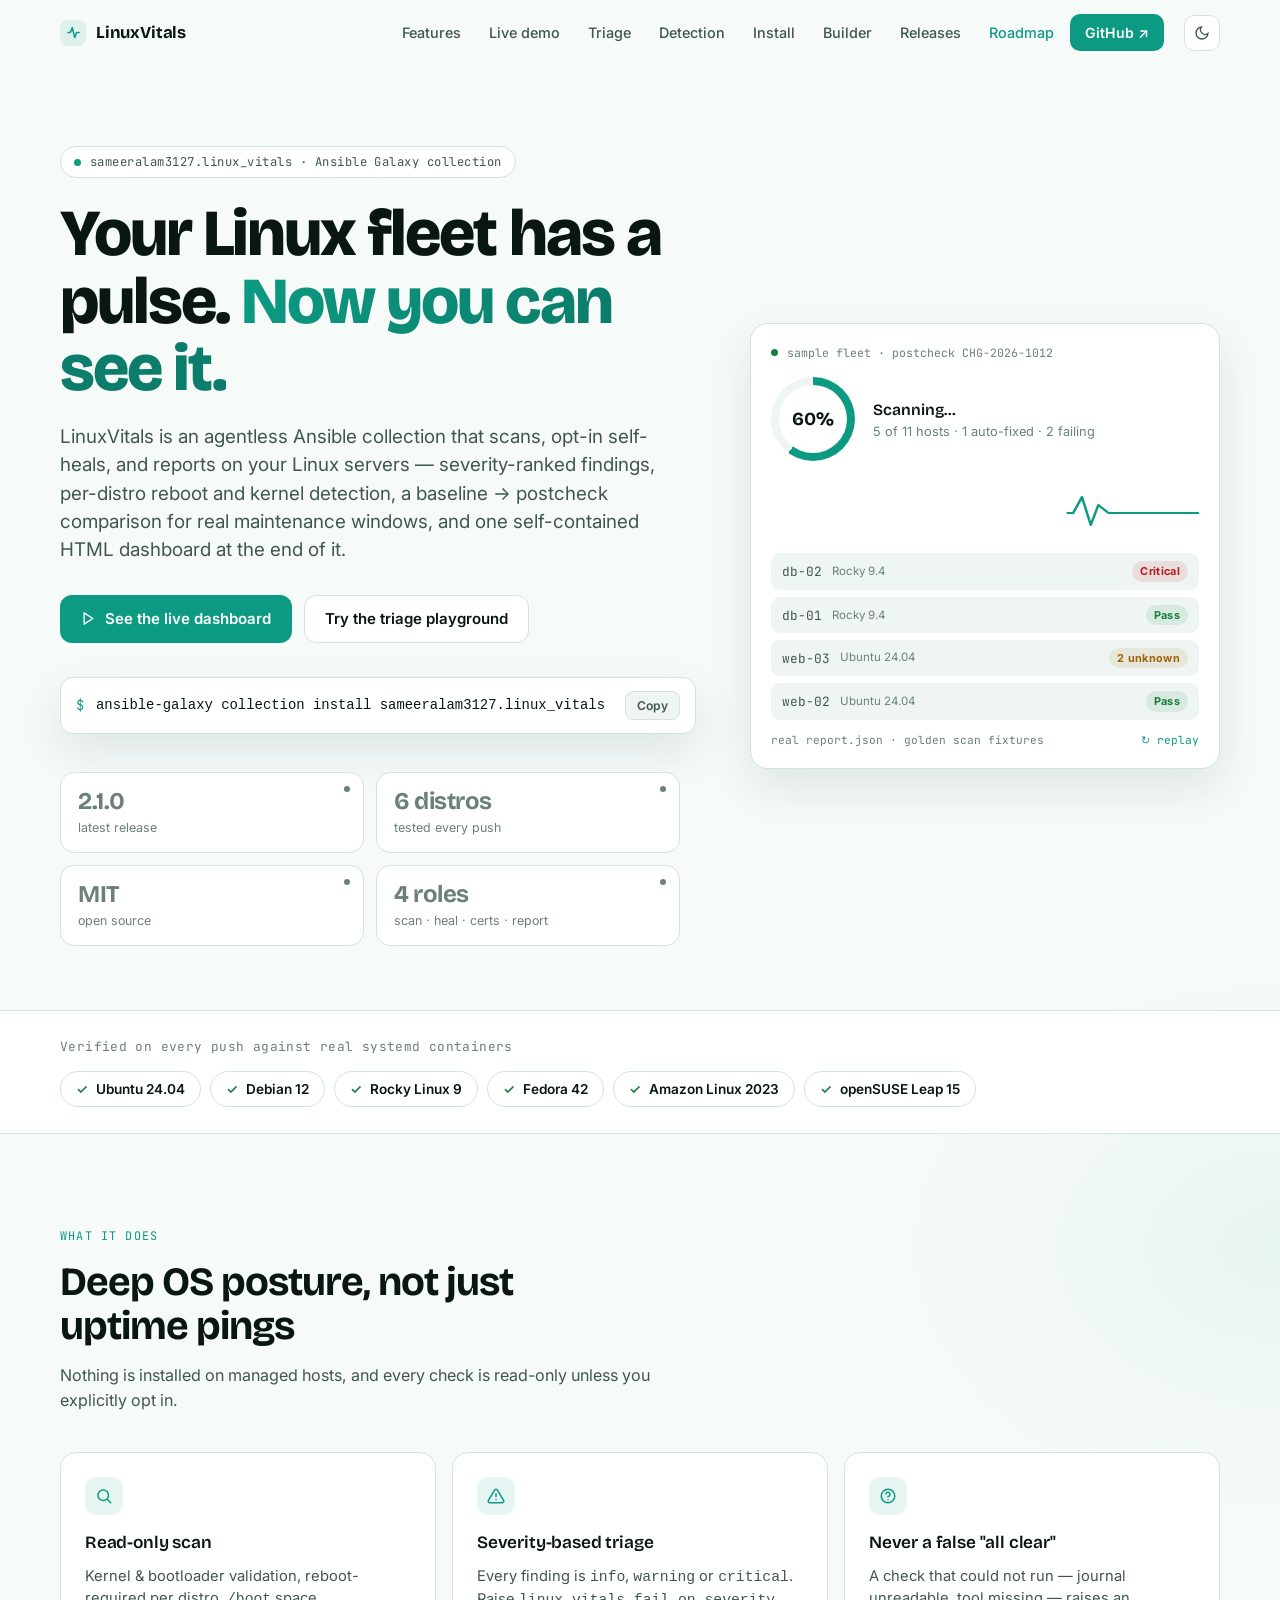
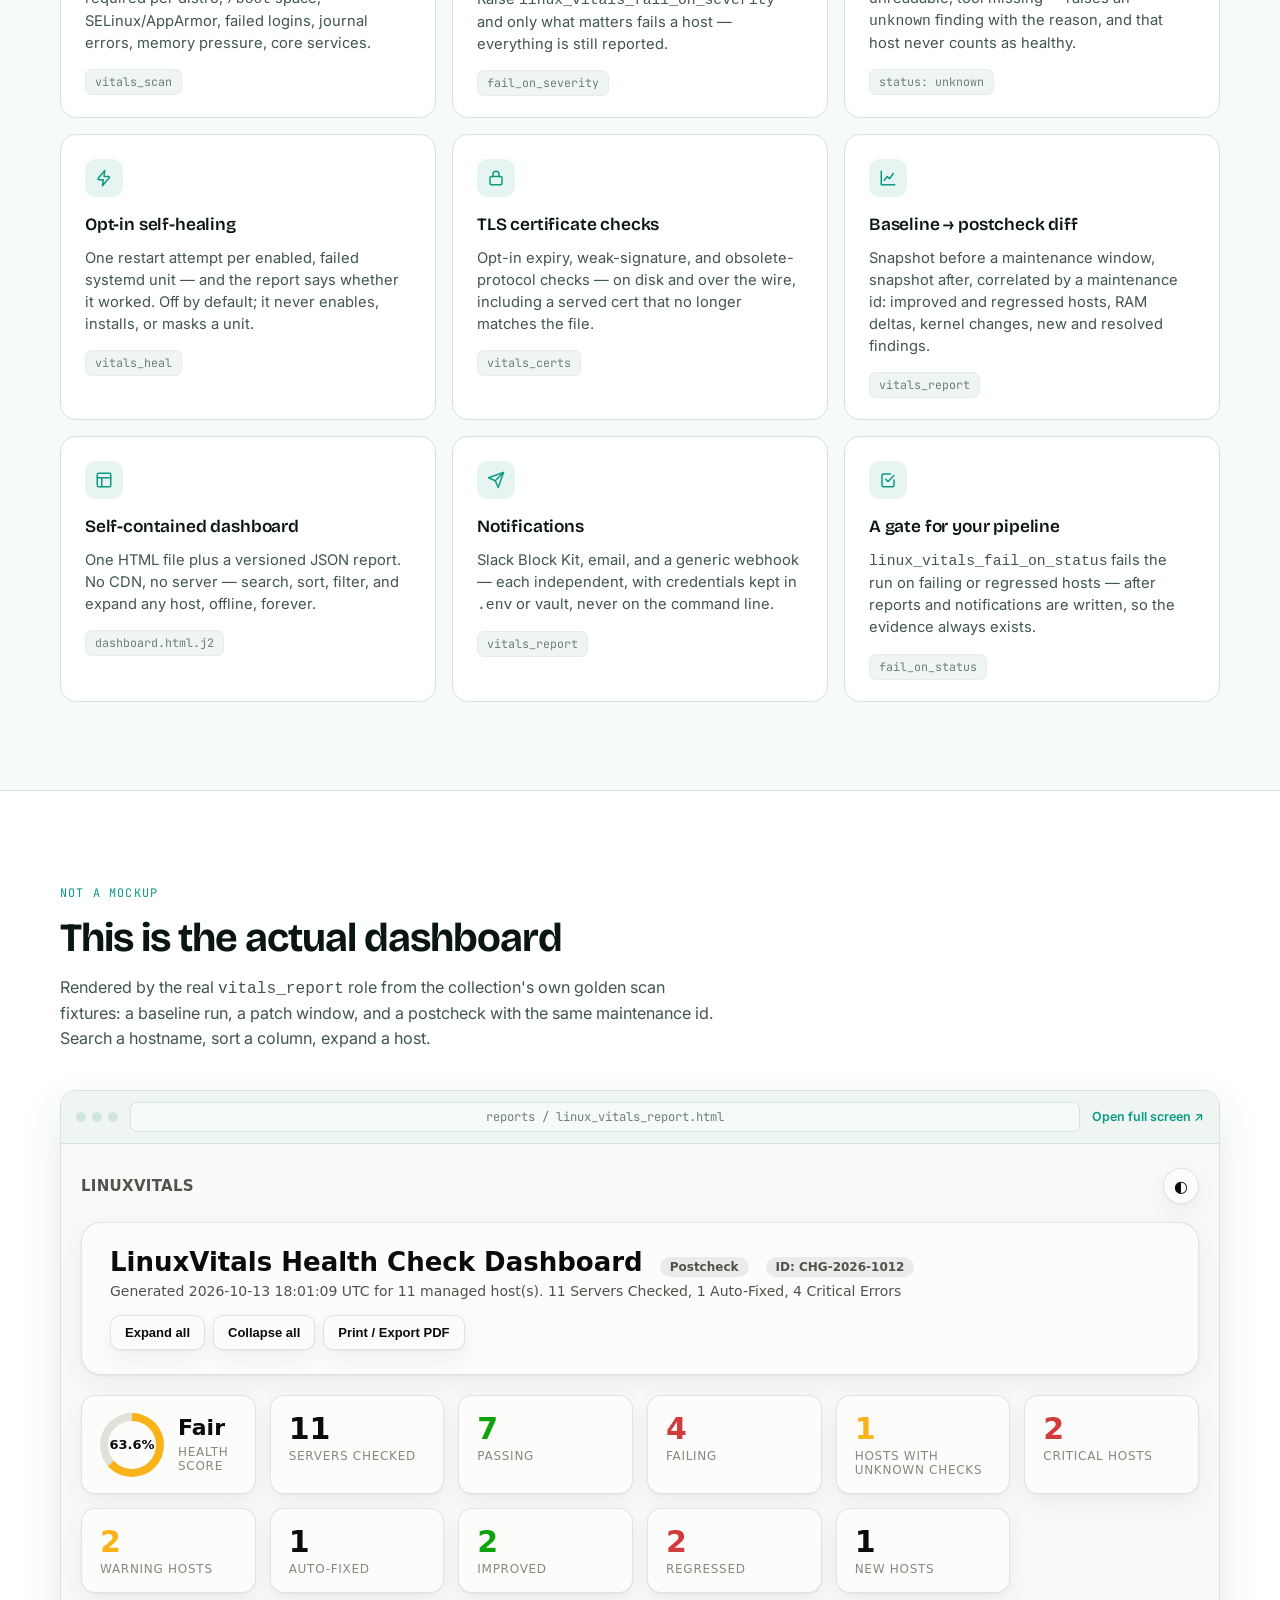
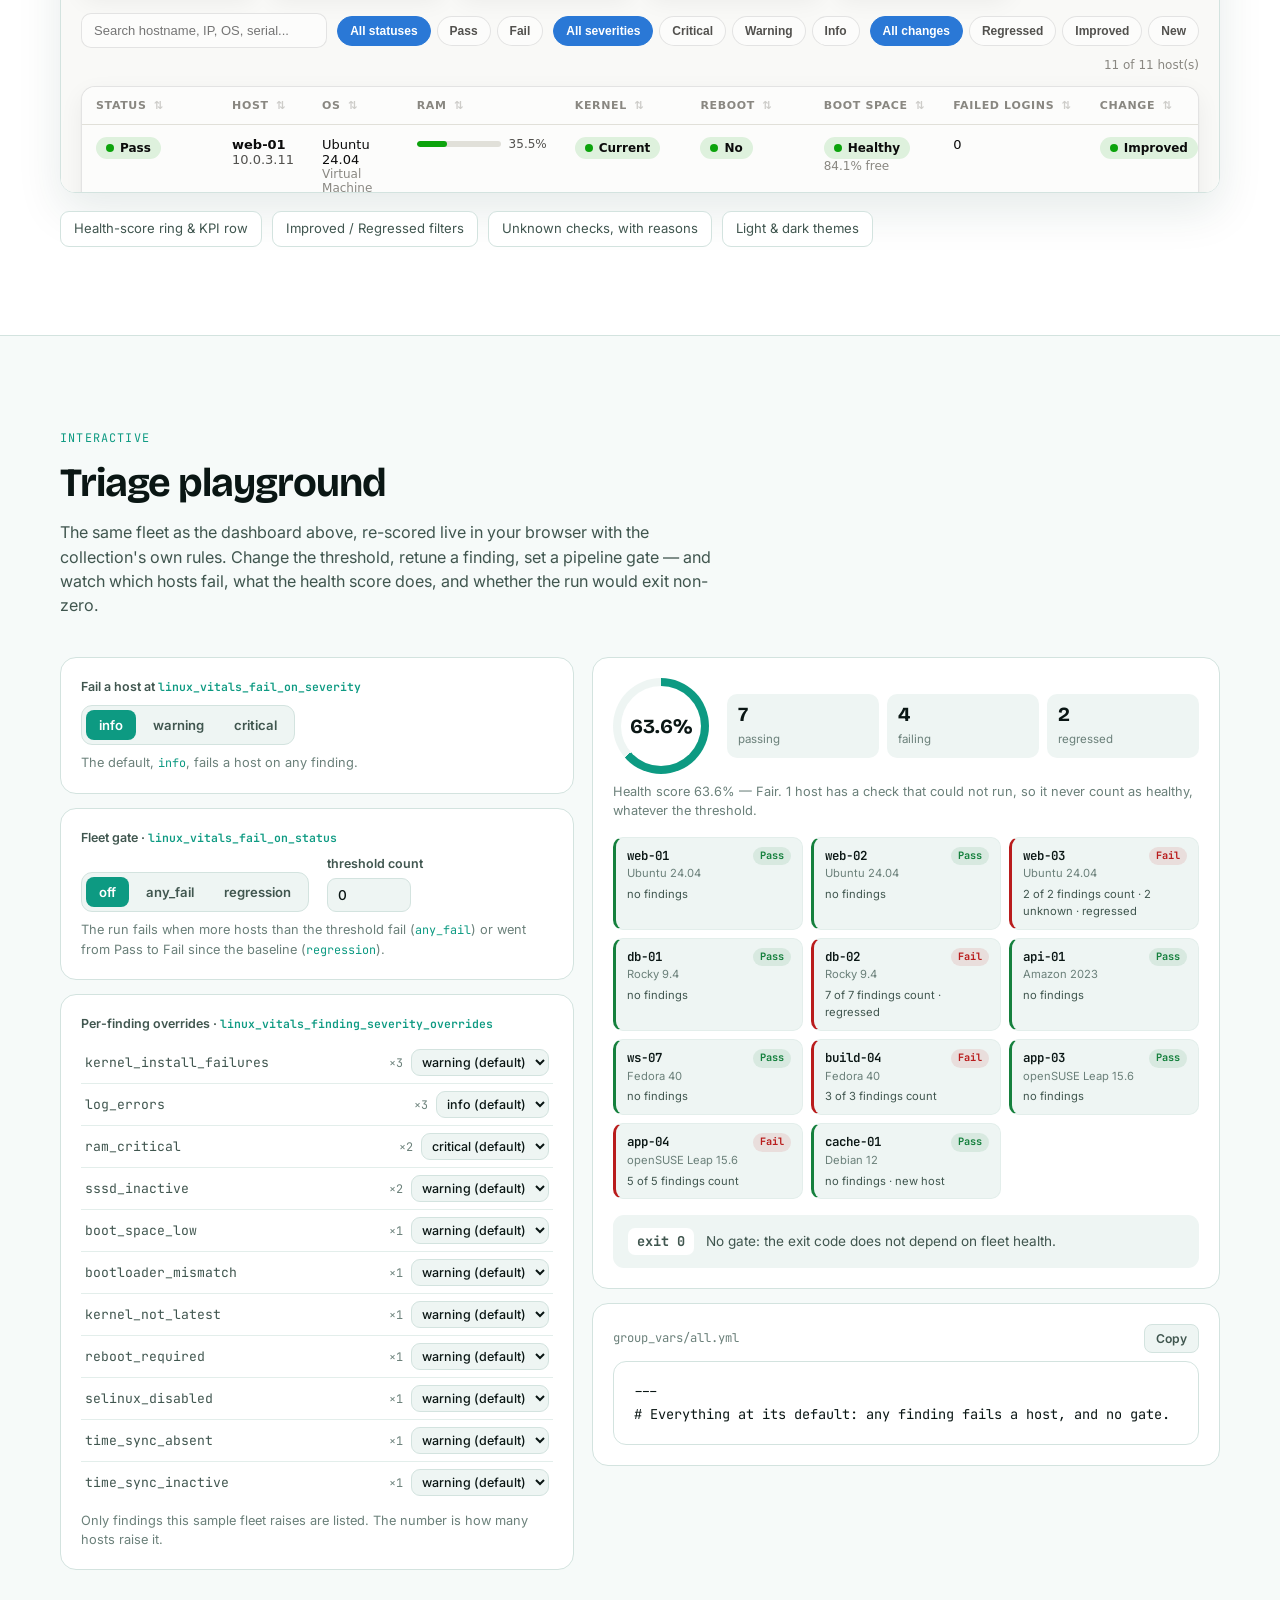
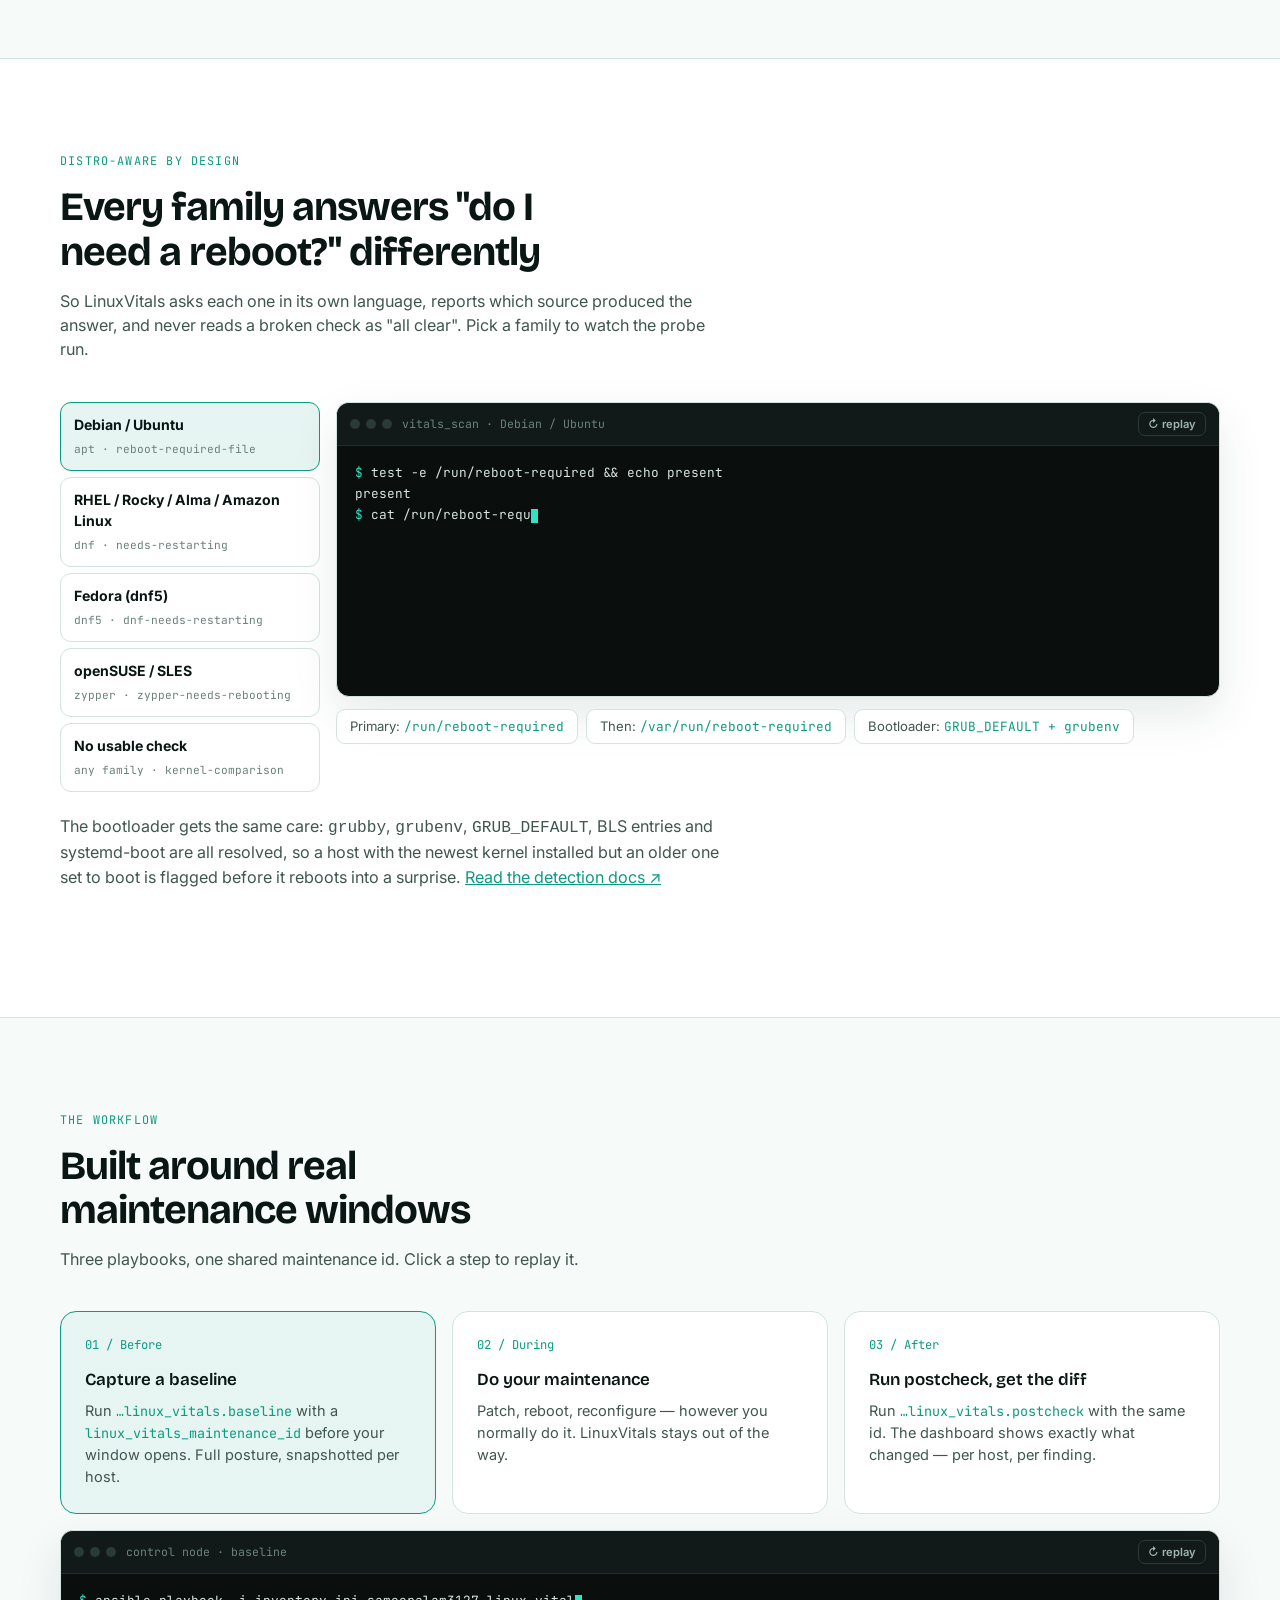
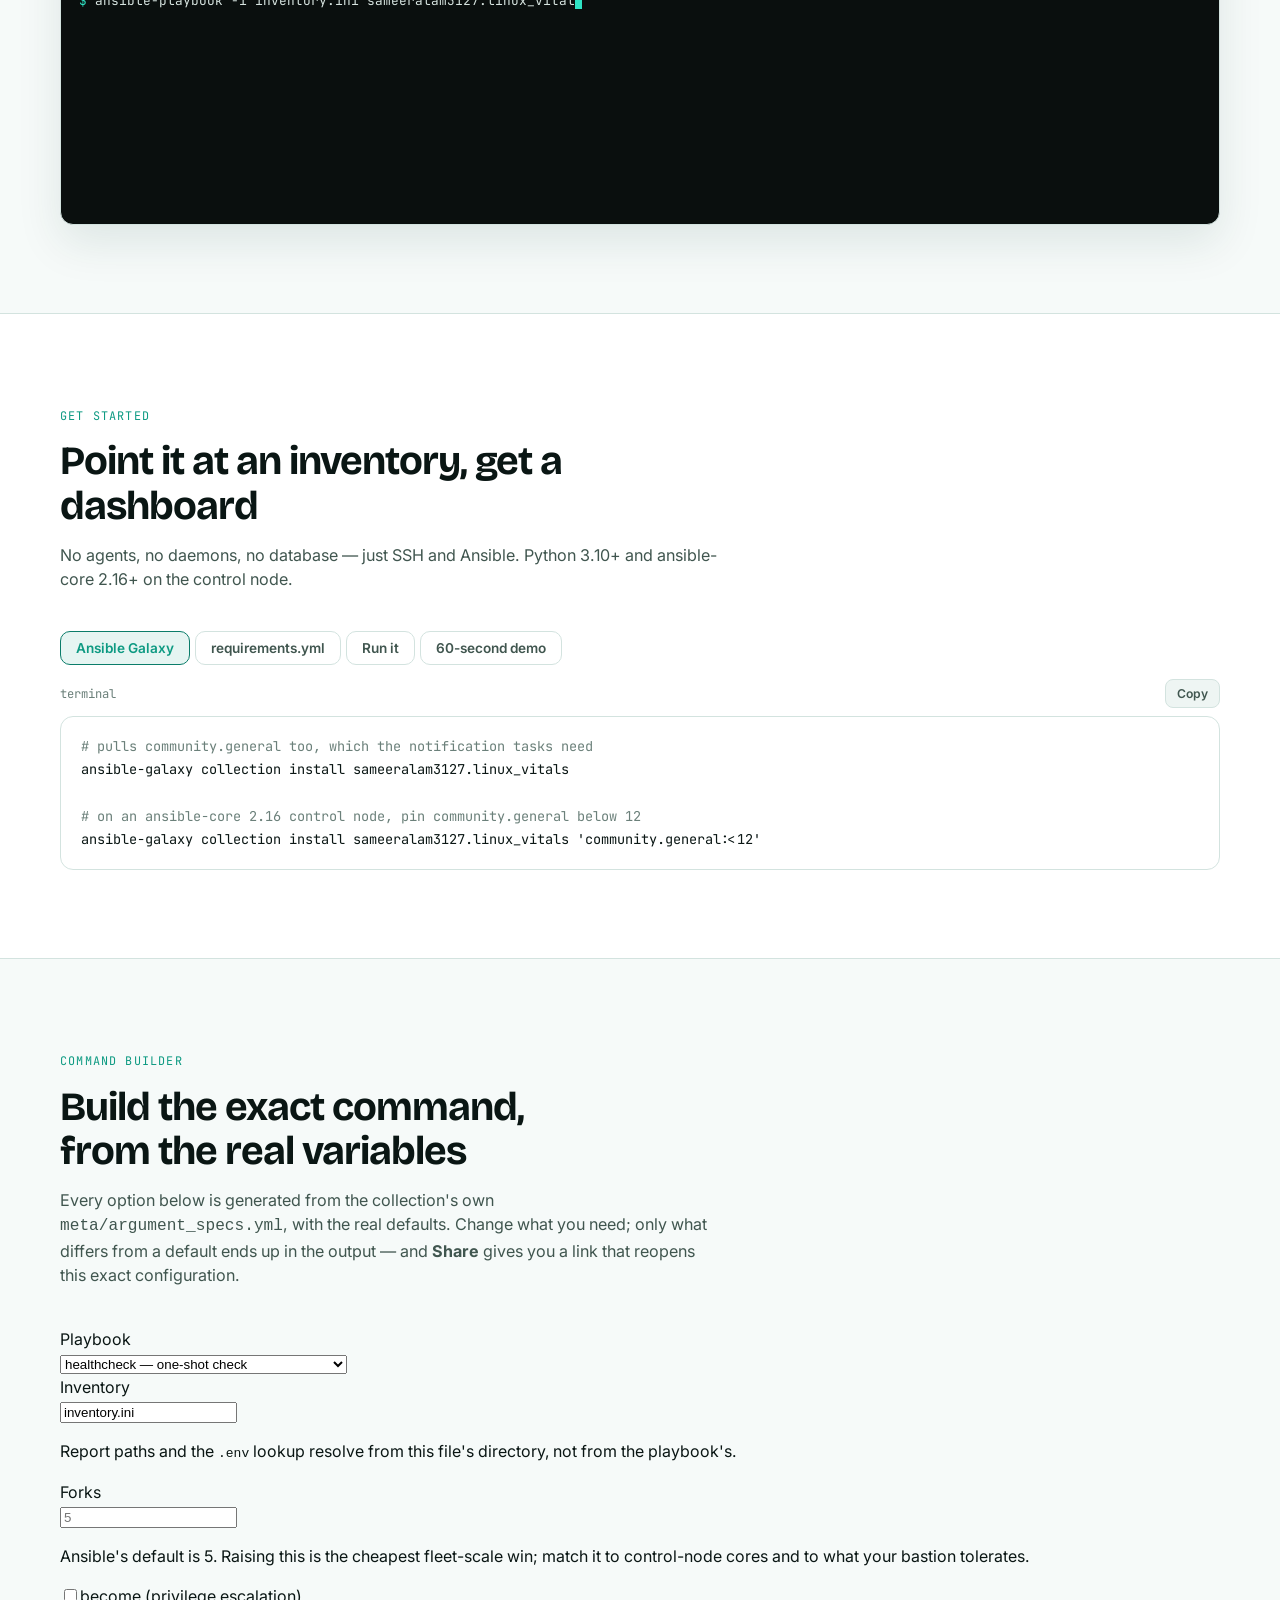
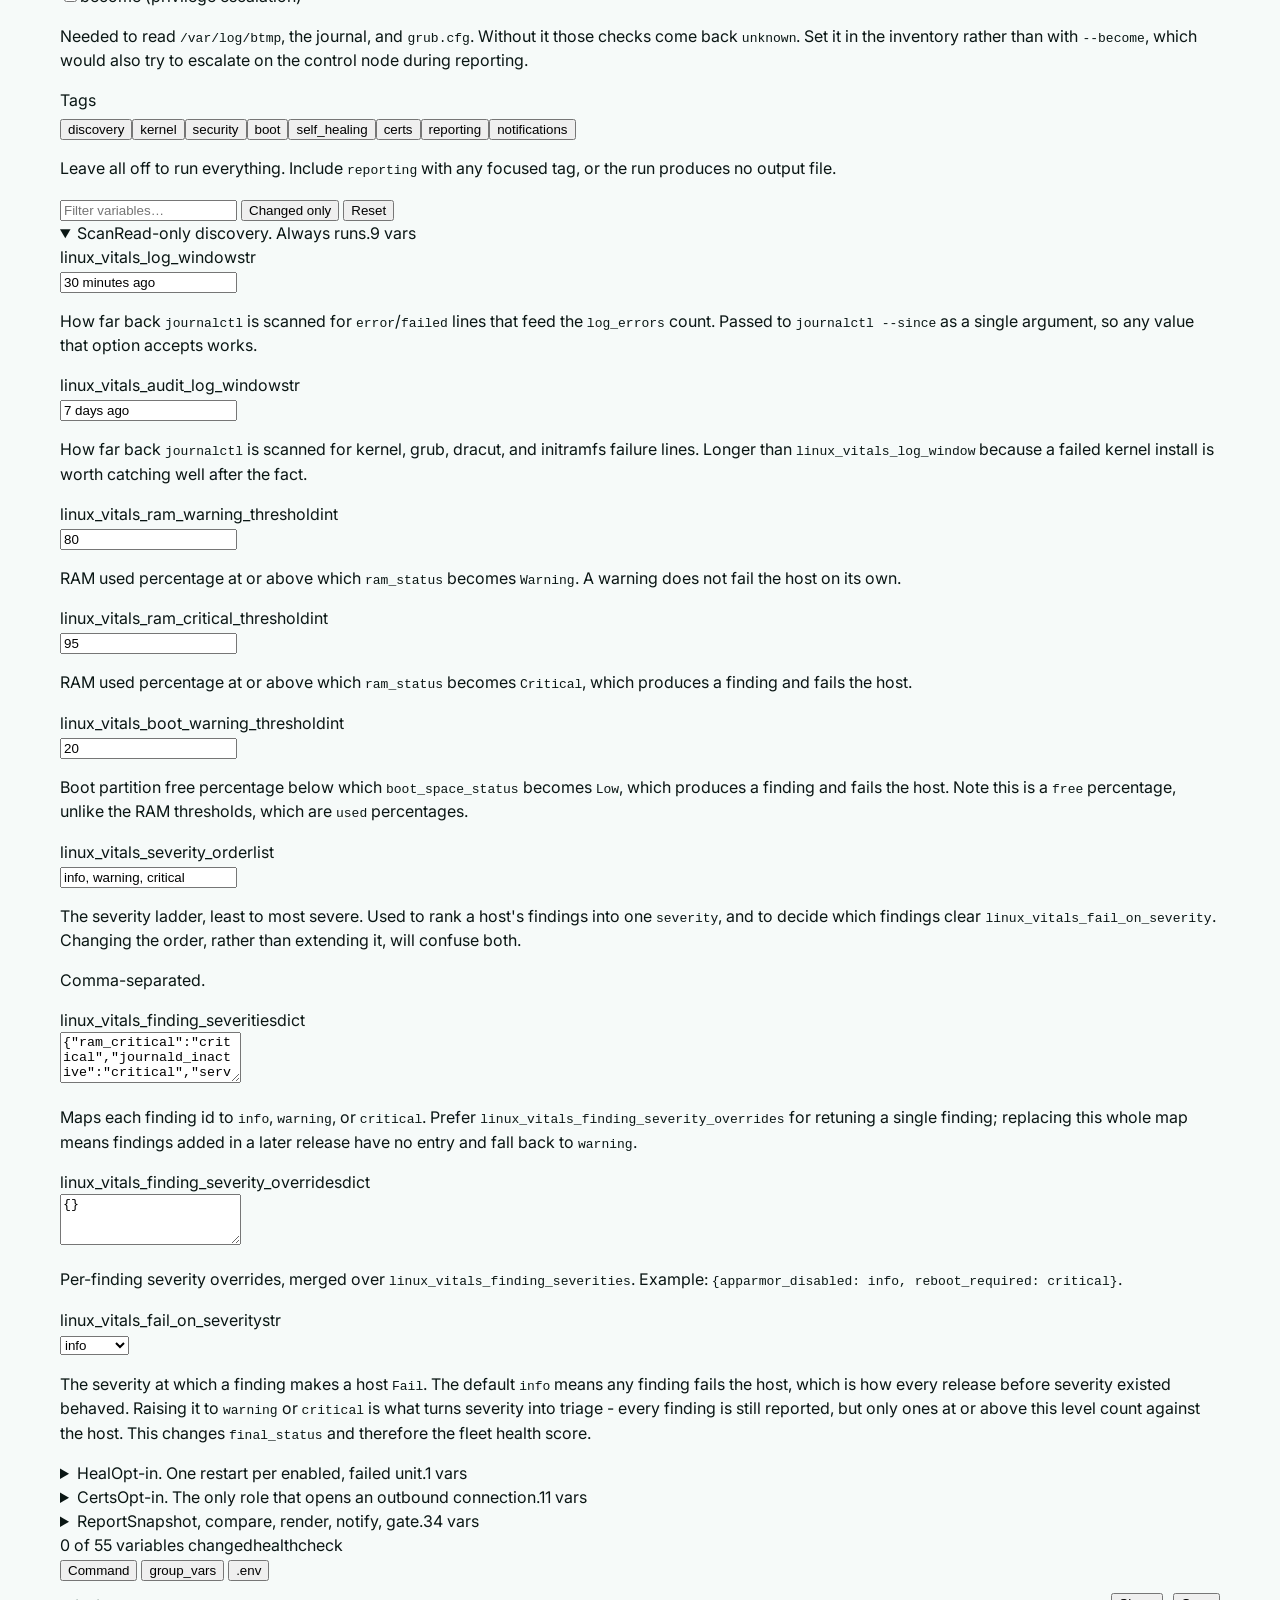
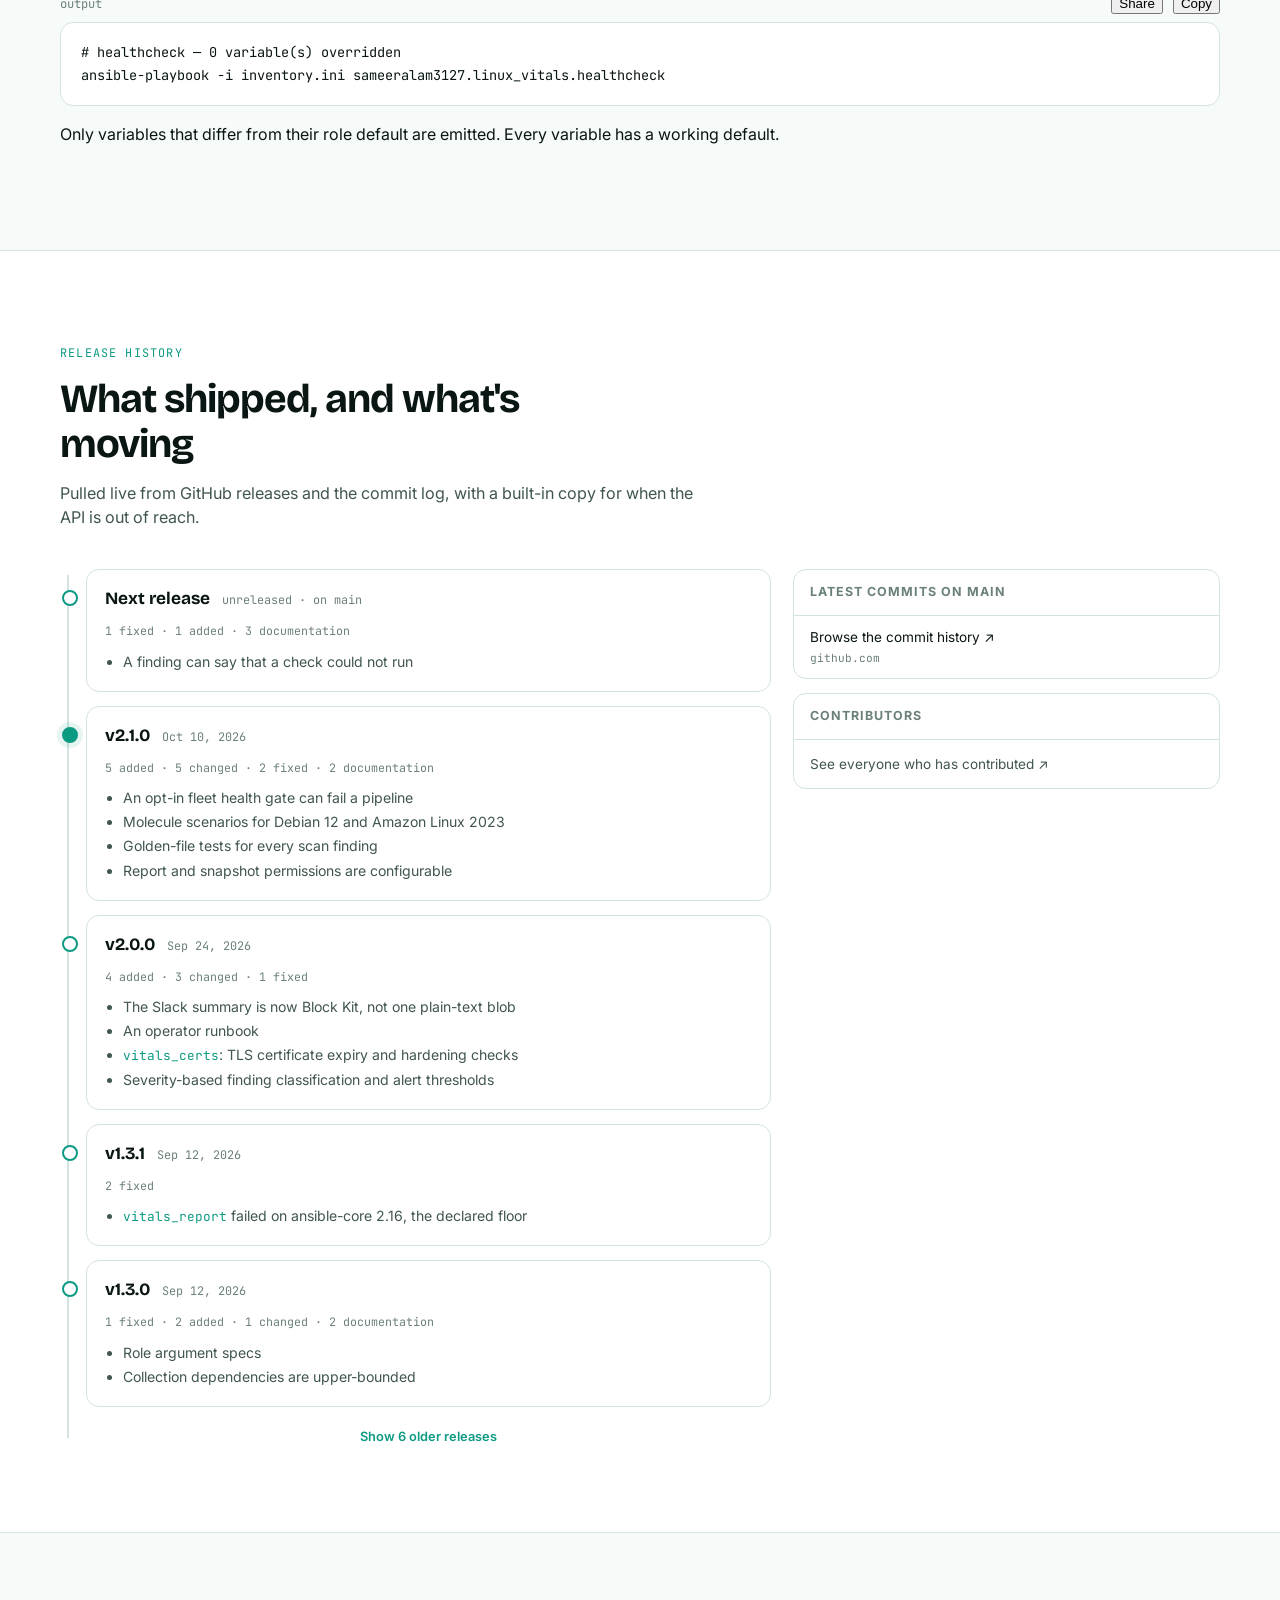
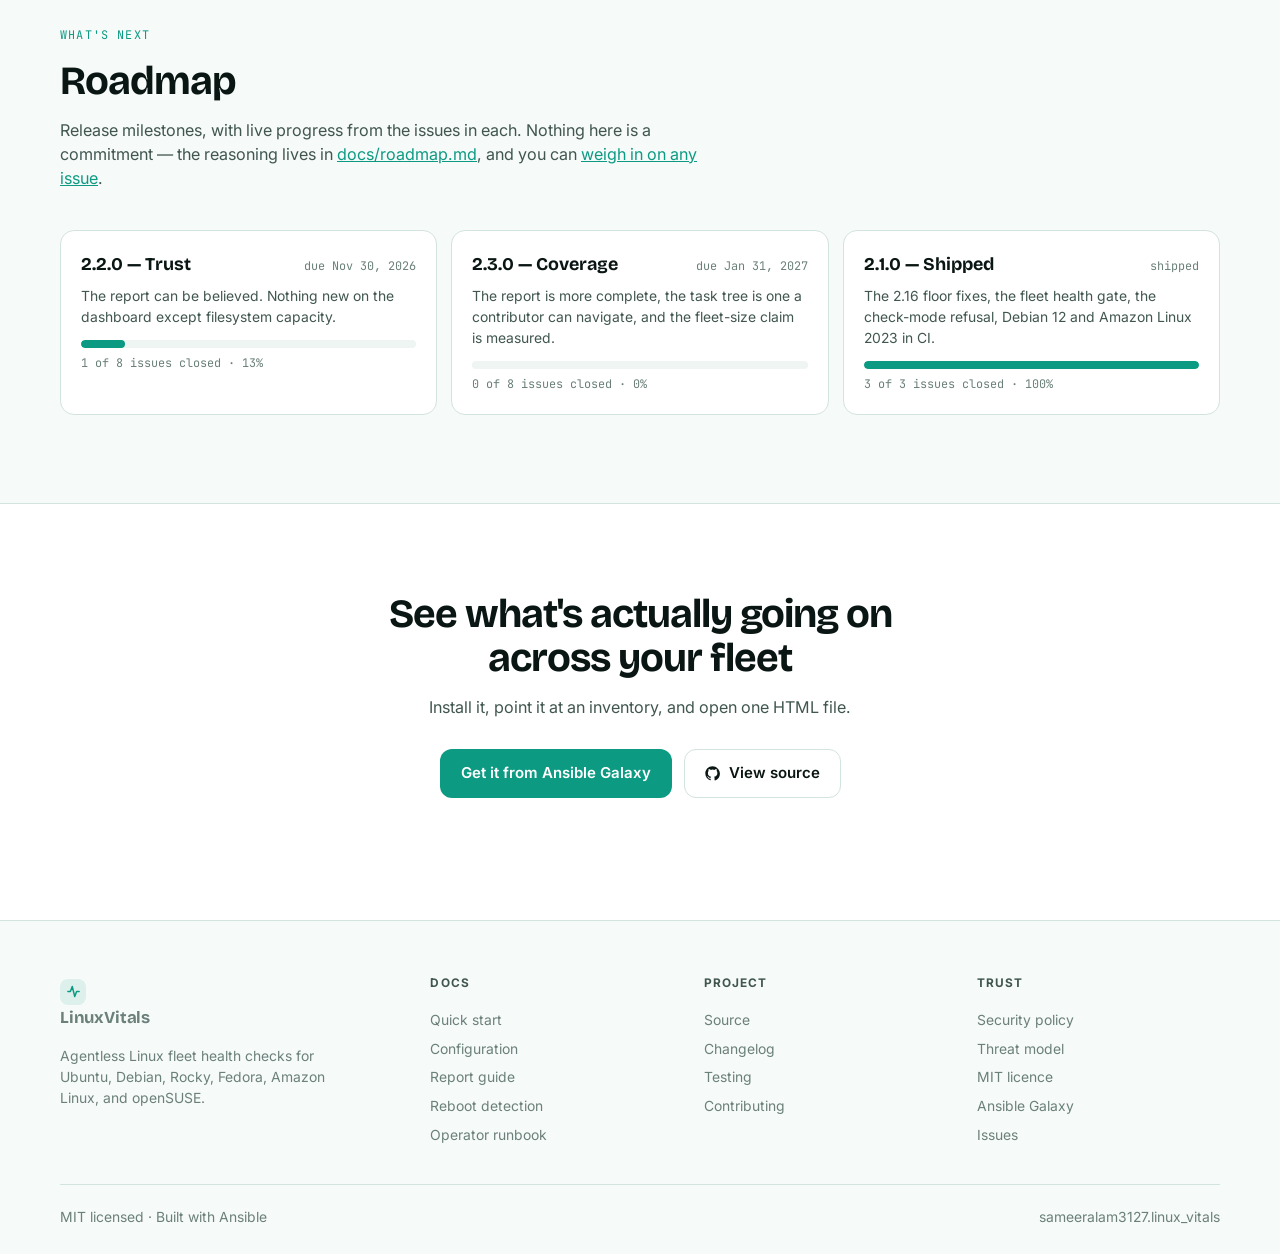
==== index.html @ a229e004 "Make the site interactive and bring it up to date with 2.1.0 The site still described 1.2.0: four di" ====
<!DOCTYPE html>
<html lang="en" data-theme="dark">
<head>
<meta charset="UTF-8">
<meta name="viewport" content="width=device-width, initial-scale=1.0">
<title>LinuxVitals — Continuous vitals for your Linux fleet</title>
<meta name="description" content="LinuxVitals is an agentless Ansible collection that scans, heals, and reports on Linux fleets — with per-distro reboot and kernel detection, a baseline/postcheck comparison built for real maintenance windows, and a self-contained HTML dashboard.">
<link rel="canonical" href="https://sameeralam3127.github.io/linux-vitals/">
<meta property="og:type" content="website">
<meta property="og:title" content="LinuxVitals — Continuous vitals for your Linux fleet">
<meta property="og:description" content="Agentless Ansible collection for Linux fleet health checks across Ubuntu, Debian, Rocky, Fedora, Amazon Linux, and openSUSE. Tested on six distributions with real systemd containers on every push.">
<meta property="og:url" content="https://sameeralam3127.github.io/linux-vitals/">
<meta name="twitter:card" content="summary_large_image">
<meta name="color-scheme" content="dark light">
<link rel="icon" href="data:image/svg+xml,%3Csvg xmlns='http://www.w3.org/2000/svg' viewBox='0 0 100 100'%3E%3Ctext y='.9em' font-size='90'%3E%F0%9F%A9%BA%3C/text%3E%3C/svg%3E">
<link rel="preconnect" href="https://fonts.googleapis.com">
<link rel="preconnect" href="https://fonts.gstatic.com" crossorigin>
<link href="https://fonts.googleapis.com/css2?family=Bricolage+Grotesque:opsz,wght@12..96,400;12..96,500;12..96,600;12..96,700;12..96,800&family=Inter:wght@400;500;600;700&family=JetBrains+Mono:wght@400;500;600&display=swap" rel="stylesheet">
<link rel="stylesheet" href="assets/site.css">
<link rel="stylesheet" href="assets/command-builder.css">
<script>
  /* Set the theme before first paint so a light-mode visitor never sees a dark flash. */
  (function () {
    var t = null;
    try { t = localStorage.getItem("lv-theme"); } catch (e) {}
    if (!t && window.matchMedia && window.matchMedia("(prefers-color-scheme: light)").matches) { t = "light"; }
    if (t) { document.documentElement.setAttribute("data-theme", t); }
  })();
</script>
</head>
<body>
<a class="skip" href="#main">Skip to content</a>
<div class="progress" id="progress" aria-hidden="true"></div>

<header class="nav" id="nav">
  <div class="wrap nav-inner">
    <a class="brand" href="#top">
      <span class="mark" aria-hidden="true">
        <svg width="15" height="15" viewBox="0 0 24 24" fill="none" stroke="currentColor" stroke-width="2.4" stroke-linecap="round" stroke-linejoin="round"><path d="M3 12h4l3-8 4 16 3-8h4"/></svg>
      </span>
      LinuxVitals
    </a>
    <nav class="nav-links" id="nav-links" aria-label="Sections">
      <a href="#features">Features</a>
      <a href="#demo">Live demo</a>
      <a href="#triage">Triage</a>
      <a href="#detection">Detection</a>
      <a href="#install">Install</a>
      <a href="#builder">Builder</a>
      <a href="#releases">Releases</a>
      <a href="#roadmap">Roadmap</a>
      <a class="nav-cta" href="https://github.com/sameeralam3127/linux-vitals">GitHub ↗</a>
    </nav>
    <button class="icon-btn" id="theme-toggle" type="button" aria-label="Switch theme" title="Switch theme">
      <svg id="theme-icon" width="16" height="16" viewBox="0 0 24 24" fill="none" stroke="currentColor" stroke-width="2" stroke-linecap="round"><circle cx="12" cy="12" r="4"/><path d="M12 2v2M12 20v2M4.9 4.9l1.4 1.4M17.7 17.7l1.4 1.4M2 12h2M20 12h2M4.9 19.1l1.4-1.4M17.7 6.3l1.4-1.4"/></svg>
    </button>
    <button class="icon-btn nav-toggle" id="nav-toggle" type="button" aria-label="Menu" aria-expanded="false">
      <svg width="17" height="17" viewBox="0 0 24 24" fill="none" stroke="currentColor" stroke-width="2.2" stroke-linecap="round"><path d="M3 6h18M3 12h18M3 18h18"/></svg>
    </button>
  </div>
</header>

<main id="main">
<div id="top"></div>

<section class="hero">
  <div class="wrap hero-grid">
    <div class="hero-copy">
    <span class="eyebrow"><span class="dot"></span> sameeralam3127.linux_vitals · Ansible Galaxy collection</span>
    <h1>Your Linux fleet has a pulse. <span class="grad">Now you can see it.</span></h1>
    <p class="lede">
      LinuxVitals is an agentless Ansible collection that scans, opt-in self-heals, and reports on your
      Linux servers — severity-ranked findings, per-distro reboot and kernel detection, a baseline → postcheck
      comparison for real maintenance windows, and one self-contained HTML dashboard at the end of it.
    </p>

    <div class="cta-row">
      <a class="btn btn-primary" href="#demo">
        <svg width="15" height="15" viewBox="0 0 24 24" fill="none" stroke="currentColor" stroke-width="2.2" stroke-linecap="round" stroke-linejoin="round"><path d="M5 3l14 9-14 9V3z"/></svg>
        See the live dashboard
      </a>
      <a class="btn btn-ghost" href="#triage">Try the triage playground</a>
    </div>

    <div class="cmd">
      <span class="prompt">$</span>
      <code id="install-cmd">ansible-galaxy collection install sameeralam3127.linux_vitals</code>
      <button class="copy" data-copy="#install-cmd" type="button">Copy</button>
    </div>

    <div class="stats">
      <div class="stat" data-live="pending" id="stat-version">
        <span class="live-dot" aria-hidden="true"></span>
        <span class="k" id="k-version" data-lv-version>2.1.0</span>
        <span class="v" id="v-version">latest release</span>
      </div>
      <div class="stat" data-live="pending" id="stat-ci">
        <span class="live-dot" aria-hidden="true"></span>
        <span class="k" id="k-ci">6 distros</span>
        <span class="v" id="v-ci">tested every push</span>
      </div>
      <div class="stat" data-live="pending" id="stat-stars">
        <span class="live-dot" aria-hidden="true"></span>
        <span class="k" id="k-stars">MIT</span>
        <span class="v" id="v-stars">open source</span>
      </div>
      <div class="stat" data-live="pending" id="stat-updated">
        <span class="live-dot" aria-hidden="true"></span>
        <span class="k" id="k-updated">4 roles</span>
        <span class="v" id="v-updated">scan · heal · certs · report</span>
      </div>
    </div>
    </div>

    <aside class="viz" aria-label="Replay of a sample fleet scan">
      <div class="viz-head"><span class="beat"></span> <span id="viz-title">sample fleet · postcheck replay</span></div>

      <div class="viz-top">
        <div class="ring" id="viz-ring" style="--pct: 0"><span id="viz-pct">0%</span></div>
        <div>
          <p class="viz-score" id="viz-score">Scanning…</p>
          <p class="viz-sub" id="viz-sub">0 hosts checked</p>
        </div>
      </div>

      <svg class="ecg" viewBox="0 0 340 58" preserveAspectRatio="none" aria-hidden="true">
        <path d="M0 34 H52 l7 -18 l7 30 l6 -22 l8 10 H140 l7 -14 l7 26 l6 -20 l8 8 H240 l7 -16 l7 28 l6 -20 l8 8 H340"/>
      </svg>

      <div class="viz-rows" id="viz-rows" aria-live="off"></div>
      <div class="viz-foot"><span id="viz-foot">real report.json · golden scan fixtures</span><button class="viz-replay" id="viz-replay" type="button">↻ replay</button></div>
    </aside>
  </div>
</section>

<div class="strip">
  <div class="wrap strip-inner">
    <span class="strip-label">Verified on every push against real systemd containers</span>
    <div class="distros">
      <span class="distro"><span class="tick">✓</span> Ubuntu 24.04</span>
      <span class="distro"><span class="tick">✓</span> Debian 12</span>
      <span class="distro"><span class="tick">✓</span> Rocky Linux 9</span>
      <span class="distro"><span class="tick">✓</span> Fedora 42</span>
      <span class="distro"><span class="tick">✓</span> Amazon Linux 2023</span>
      <span class="distro"><span class="tick">✓</span> openSUSE Leap 15</span>
    </div>
  </div>
</div>

<section id="features">
  <div class="wrap">
    <span class="kicker reveal">What it does</span>
    <h2 class="reveal">Deep OS posture, not just uptime pings</h2>
    <p class="sub reveal">Nothing is installed on managed hosts, and every check is read-only unless you explicitly opt in.</p>

    <div class="grid grid-3">
      <article class="card reveal">
        <div class="ico"><svg width="18" height="18" viewBox="0 0 24 24" fill="none" stroke="currentColor" stroke-width="2" stroke-linecap="round" stroke-linejoin="round"><circle cx="11" cy="11" r="7"/><path d="M21 21l-4.3-4.3"/></svg></div>
        <h3>Read-only scan</h3>
        <p>Kernel &amp; bootloader validation, reboot-required per distro, <code>/boot</code> space, SELinux/AppArmor, failed logins, journal errors, memory pressure, core services.</p>
        <span class="tag">vitals_scan</span>
      </article>

      <article class="card reveal">
        <div class="ico"><svg width="18" height="18" viewBox="0 0 24 24" fill="none" stroke="currentColor" stroke-width="2" stroke-linecap="round" stroke-linejoin="round"><path d="M12 9v4M12 17h.01"/><path d="M10.3 3.9L1.8 18a2 2 0 0 0 1.7 3h17a2 2 0 0 0 1.7-3L13.7 3.9a2 2 0 0 0-3.4 0z"/></svg></div>
        <h3>Severity-based triage</h3>
        <p>Every finding is <code>info</code>, <code>warning</code> or <code>critical</code>. Raise <code>linux_vitals_fail_on_severity</code> and only what matters fails a host — everything is still reported.</p>
        <span class="tag">fail_on_severity</span>
      </article>

      <article class="card reveal">
        <div class="ico"><svg width="18" height="18" viewBox="0 0 24 24" fill="none" stroke="currentColor" stroke-width="2" stroke-linecap="round" stroke-linejoin="round"><circle cx="12" cy="12" r="9"/><path d="M9.1 9a3 3 0 0 1 5.8 1c0 2-3 3-3 3M12 17h.01"/></svg></div>
        <h3>Never a false "all clear"</h3>
        <p>A check that could not run — journal unreadable, tool missing — raises an <code>unknown</code> finding with the reason, and that host never counts as healthy.</p>
        <span class="tag">status: unknown</span>
      </article>

      <article class="card reveal">
        <div class="ico"><svg width="18" height="18" viewBox="0 0 24 24" fill="none" stroke="currentColor" stroke-width="2" stroke-linecap="round" stroke-linejoin="round"><path d="M13 2L4.1 12.6a1 1 0 0 0 .8 1.6H11l-1 8 8.9-10.6a1 1 0 0 0-.8-1.6H12l1-8z"/></svg></div>
        <h3>Opt-in self-healing</h3>
        <p>One restart attempt per enabled, failed systemd unit — and the report says whether it worked. Off by default; it never enables, installs, or masks a unit.</p>
        <span class="tag">vitals_heal</span>
      </article>

      <article class="card reveal">
        <div class="ico"><svg width="18" height="18" viewBox="0 0 24 24" fill="none" stroke="currentColor" stroke-width="2" stroke-linecap="round" stroke-linejoin="round"><rect x="4" y="10" width="16" height="11" rx="2"/><path d="M8 10V7a4 4 0 0 1 8 0v3"/></svg></div>
        <h3>TLS certificate checks</h3>
        <p>Opt-in expiry, weak-signature, and obsolete-protocol checks — on disk and over the wire, including a served cert that no longer matches the file.</p>
        <span class="tag">vitals_certs</span>
      </article>

      <article class="card reveal">
        <div class="ico"><svg width="18" height="18" viewBox="0 0 24 24" fill="none" stroke="currentColor" stroke-width="2" stroke-linecap="round" stroke-linejoin="round"><path d="M3 3v18h18"/><path d="M7 15l4-5 3 3 5-7"/></svg></div>
        <h3>Baseline → postcheck diff</h3>
        <p>Snapshot before a maintenance window, snapshot after, correlated by a maintenance id: improved and regressed hosts, RAM deltas, kernel changes, new and resolved findings.</p>
        <span class="tag">vitals_report</span>
      </article>

      <article class="card reveal">
        <div class="ico"><svg width="18" height="18" viewBox="0 0 24 24" fill="none" stroke="currentColor" stroke-width="2" stroke-linecap="round" stroke-linejoin="round"><rect x="3" y="3" width="18" height="18" rx="2"/><path d="M3 9h18M9 21V9"/></svg></div>
        <h3>Self-contained dashboard</h3>
        <p>One HTML file plus a versioned JSON report. No CDN, no server — search, sort, filter, and expand any host, offline, forever.</p>
        <span class="tag">dashboard.html.j2</span>
      </article>

      <article class="card reveal">
        <div class="ico"><svg width="18" height="18" viewBox="0 0 24 24" fill="none" stroke="currentColor" stroke-width="2" stroke-linecap="round" stroke-linejoin="round"><path d="M22 2L11 13"/><path d="M22 2l-7 20-4-9-9-4 20-7z"/></svg></div>
        <h3>Notifications</h3>
        <p>Slack Block Kit, email, and a generic webhook — each independent, with credentials kept in <code>.env</code> or vault, never on the command line.</p>
        <span class="tag">vitals_report</span>
      </article>

      <article class="card reveal">
        <div class="ico"><svg width="18" height="18" viewBox="0 0 24 24" fill="none" stroke="currentColor" stroke-width="2" stroke-linecap="round" stroke-linejoin="round"><path d="M9 11l3 3 8-8"/><path d="M20 12v7a2 2 0 0 1-2 2H6a2 2 0 0 1-2-2V6a2 2 0 0 1 2-2h9"/></svg></div>
        <h3>A gate for your pipeline</h3>
        <p><code>linux_vitals_fail_on_status</code> fails the run on failing or regressed hosts — after reports and notifications are written, so the evidence always exists.</p>
        <span class="tag">fail_on_status</span>
      </article>
    </div>
  </div>
</section>

<section id="demo" style="background: var(--bg-alt); border-block: 1px solid var(--line);">
  <div class="wrap">
    <span class="kicker reveal">Not a mockup</span>
    <h2 class="reveal">This is the actual dashboard</h2>
    <p class="sub reveal">Rendered by the real <code>vitals_report</code> role from the collection's own golden scan fixtures: a baseline run, a patch window, and a postcheck with the same maintenance id. Search a hostname, sort a column, expand a host.</p>

    <div class="browser reveal">
      <div class="browser-bar">
        <span class="dots" aria-hidden="true"><i></i><i></i><i></i></span>
        <span class="browser-url">reports / linux_vitals_report.html</span>
        <a class="browser-open" href="assets/demo-dashboard.html" target="_blank" rel="noopener">Open full screen ↗</a>
      </div>
      <iframe id="dashboard-frame" title="LinuxVitals dashboard demo" loading="lazy" src="assets/demo-dashboard.html"></iframe>
    </div>

    <div class="demo-notes reveal" id="demo-notes">
      <span class="note">Health-score ring &amp; KPI row</span>
      <span class="note">Improved / Regressed filters</span>
      <span class="note">Unknown checks, with reasons</span>
      <span class="note">Light &amp; dark themes</span>
    </div>
  </div>
</section>

<section id="triage">
  <div class="wrap">
    <span class="kicker reveal">Interactive</span>
    <h2 class="reveal">Triage playground</h2>
    <p class="sub reveal">The same fleet as the dashboard above, re-scored live in your browser with the collection's own rules. Change the threshold, retune a finding, set a pipeline gate — and watch which hosts fail, what the health score does, and whether the run would exit non-zero.</p>

    <div class="tp reveal">
      <div>
        <div class="tp-panel">
          <span class="tp-label">Fail a host at <code>linux_vitals_fail_on_severity</code></span>
          <div class="seg" id="tp-threshold" role="group" aria-label="Fail on severity">
            <button type="button" data-v="info" aria-pressed="true">info</button>
            <button type="button" data-v="warning" aria-pressed="false">warning</button>
            <button type="button" data-v="critical" aria-pressed="false">critical</button>
          </div>
          <p class="tp-help">The default, <code>info</code>, fails a host on any finding.</p>
        </div>

        <div class="tp-panel">
          <span class="tp-label">Fleet gate · <code>linux_vitals_fail_on_status</code></span>
          <div class="tp-row">
            <div>
              <div class="seg" id="tp-gate" role="group" aria-label="Fail on status">
                <button type="button" data-v="" aria-pressed="true">off</button>
                <button type="button" data-v="any_fail" aria-pressed="false">any_fail</button>
                <button type="button" data-v="regression" aria-pressed="false">regression</button>
              </div>
            </div>
            <div>
              <label class="tp-label" for="tp-count" style="margin-bottom:4px">threshold count</label>
              <input type="number" id="tp-count" min="0" value="0">
            </div>
          </div>
          <p class="tp-help">The run fails when more hosts than the threshold fail (<code>any_fail</code>) or went from Pass to Fail since the baseline (<code>regression</code>).</p>
        </div>

        <div class="tp-panel">
          <span class="tp-label">Per-finding overrides · <code>linux_vitals_finding_severity_overrides</code></span>
          <table class="ov"><tbody id="tp-overrides"></tbody></table>
          <p class="tp-help">Only findings this sample fleet raises are listed. The number is how many hosts raise it.</p>
        </div>
      </div>

      <div>
        <div class="tp-panel">
          <div class="tp-score">
            <div class="ring" id="tp-ring" style="--pct: 0"><span id="tp-pct">0%</span></div>
            <div class="tp-kpis">
              <div class="tp-kpi"><b id="tp-pass">0</b><span>passing</span></div>
              <div class="tp-kpi"><b id="tp-fail">0</b><span>failing</span></div>
              <div class="tp-kpi"><b id="tp-reg">0</b><span>regressed</span></div>
            </div>
          </div>
          <p class="tp-help" id="tp-band"></p>
          <div class="hosts" id="tp-hosts"></div>
          <div class="gate" id="tp-gate-out" data-state="off"></div>
        </div>
        <div class="tp-panel">
          <div class="code-head"><span class="fname">group_vars/all.yml</span><button class="copy" data-copy="#tp-yaml" type="button">Copy</button></div>
          <pre class="code" id="tp-yaml"></pre>
        </div>
      </div>
    </div>
  </div>
</section>

<section id="detection" style="background: var(--bg-alt); border-block: 1px solid var(--line);">
  <div class="wrap">
    <span class="kicker reveal">Distro-aware by design</span>
    <h2 class="reveal">Every family answers "do I need a reboot?" differently</h2>
    <p class="sub reveal">
      So LinuxVitals asks each one in its own language, reports which source produced the answer, and never
      reads a broken check as "all clear". Pick a family to watch the probe run.
    </p>

    <div class="dx reveal">
      <div class="dx-list" id="dx-list" role="tablist" aria-label="Distribution family"></div>
      <div>
        <div class="term">
          <div class="term-bar"><span class="dots" aria-hidden="true"><i></i><i></i><i></i></span><span id="dx-title">vitals_scan</span><button type="button" id="dx-replay">↻ replay</button></div>
          <pre id="dx-term" aria-live="off"></pre>
        </div>
        <div class="dx-facts" id="dx-facts"></div>
      </div>
    </div>

    <p class="sub reveal" style="margin-top: 22px;">
      The bootloader gets the same care: <code>grubby</code>, <code>grubenv</code>, <code>GRUB_DEFAULT</code>, BLS entries and
      systemd-boot are all resolved, so a host with the newest kernel installed but an older one set to boot is flagged before it reboots into a surprise.
      <a href="https://github.com/sameeralam3127/linux-vitals/blob/main/docs/kernel-reboot-detection.md" style="color: var(--accent);">Read the detection docs ↗</a>
    </p>
  </div>
</section>

<section id="workflow">
  <div class="wrap">
    <span class="kicker reveal">The workflow</span>
    <h2 class="reveal">Built around real maintenance windows</h2>
    <p class="sub reveal">Three playbooks, one shared maintenance id. Click a step to replay it.</p>

    <div class="steps" id="wf-steps">
      <div class="step reveal" role="button" tabindex="0" aria-pressed="true" data-step="baseline">
        <span class="num">01 / Before</span>
        <h3>Capture a baseline</h3>
        <p>Run <code>…linux_vitals.baseline</code> with a <code>linux_vitals_maintenance_id</code> before your window opens. Full posture, snapshotted per host.</p>
      </div>
      <div class="step reveal" role="button" tabindex="0" aria-pressed="false" data-step="patch">
        <span class="num">02 / During</span>
        <h3>Do your maintenance</h3>
        <p>Patch, reboot, reconfigure — however you normally do it. LinuxVitals stays out of the way.</p>
      </div>
      <div class="step reveal" role="button" tabindex="0" aria-pressed="false" data-step="postcheck">
        <span class="num">03 / After</span>
        <h3>Run postcheck, get the diff</h3>
        <p>Run <code>…linux_vitals.postcheck</code> with the same id. The dashboard shows exactly what changed — per host, per finding.</p>
      </div>
    </div>

    <div class="term wf-term reveal">
      <div class="term-bar"><span class="dots" aria-hidden="true"><i></i><i></i><i></i></span><span id="wf-title">control node</span><button type="button" id="wf-replay">↻ replay</button></div>
      <pre id="wf-term" aria-live="off"></pre>
    </div>
  </div>
</section>

<section id="install" style="background: var(--bg-alt); border-block: 1px solid var(--line);">
  <div class="wrap">
    <span class="kicker reveal">Get started</span>
    <h2 class="reveal">Point it at an inventory, get a dashboard</h2>
    <p class="sub reveal">No agents, no daemons, no database — just SSH and Ansible. Python 3.10+ and ansible-core 2.16+ on the control node.</p>

    <div class="reveal">
      <div class="tabs" role="tablist" aria-label="Installation methods">
        <button class="tab" role="tab" aria-selected="true" aria-controls="p-galaxy" id="t-galaxy">Ansible Galaxy</button>
        <button class="tab" role="tab" aria-selected="false" aria-controls="p-req" id="t-req">requirements.yml</button>
        <button class="tab" role="tab" aria-selected="false" aria-controls="p-run" id="t-run">Run it</button>
        <button class="tab" role="tab" aria-selected="false" aria-controls="p-demo" id="t-demo">60-second demo</button>
      </div>

      <div class="panel active" id="p-galaxy" role="tabpanel" aria-labelledby="t-galaxy">
        <div class="code-head"><span class="fname">terminal</span><button class="copy" data-copy="#c-galaxy" type="button">Copy</button></div>
        <pre class="code" id="c-galaxy"><span class="c"># pulls community.general too, which the notification tasks need</span>
ansible-galaxy collection install sameeralam3127.linux_vitals

<span class="c"># on an ansible-core 2.16 control node, pin community.general below 12</span>
ansible-galaxy collection install sameeralam3127.linux_vitals 'community.general:&lt;12'</pre>
      </div>

      <div class="panel" id="p-req" role="tabpanel" aria-labelledby="t-req">
        <div class="code-head"><span class="fname">requirements.yml</span><button class="copy" data-copy="#c-req" type="button">Copy</button></div>
        <pre class="code" id="c-req"><span class="k">collections</span>:
  - <span class="k">name</span>: sameeralam3127.linux_vitals
    <span class="k">version</span>: <span class="c">"&gt;=<span data-lv-version-bare>2.1.0</span>"</span></pre>
      </div>

      <div class="panel" id="p-run" role="tabpanel" aria-labelledby="t-run">
        <div class="code-head"><span class="fname">terminal</span><button class="copy" data-copy="#c-run" type="button">Copy</button></div>
        <pre class="code" id="c-run"><span class="c"># one-shot health check across the fleet</span>
ansible-playbook -i inventory.ini sameeralam3127.linux_vitals.healthcheck

<span class="c"># before a maintenance window</span>
ansible-playbook -i inventory.ini sameeralam3127.linux_vitals.baseline \
  -e linux_vitals_maintenance_id=<span class="mid">CHG-2026-1012</span>

<span class="c"># after it, for the before/after diff</span>
ansible-playbook -i inventory.ini sameeralam3127.linux_vitals.postcheck \
  -e linux_vitals_maintenance_id=<span class="mid">CHG-2026-1012</span></pre>
      </div>

      <div class="panel" id="p-demo" role="tabpanel" aria-labelledby="t-demo">
        <div class="code-head"><span class="fname">terminal · needs Docker and ansible-core</span><button class="copy" data-copy="#c-demo" type="button">Copy</button></div>
        <pre class="code" id="c-demo"><span class="c"># Ubuntu, Rocky and Fedora containers: healthy, broken on purpose, healed</span>
git clone https://github.com/sameeralam3127/linux-vitals
cd linux-vitals/demo &amp;&amp; ./run.sh

<span class="c"># remove every trace of it</span>
./run.sh clean</pre>
      </div>
    </div>
  </div>
</section>

<section id="builder">
  <div class="wrap">
    <span class="kicker reveal">Command builder</span>
    <h2 class="reveal">Build the exact command, from the real variables</h2>
    <p class="sub reveal" id="cb-intro">Every option below is generated from the collection's own <code>meta/argument_specs.yml</code>, with the real defaults. Change what you need; only what differs from a default ends up in the output — and <strong>Share</strong> gives you a link that reopens this exact configuration.</p>

    <div class="cb reveal">
      <div>
        <div class="cb-panel">
          <div class="cb-field" style="border-top:0;padding-top:0">
            <div class="cb-field-head"><label for="cb-playbook">Playbook</label></div>
            <select id="cb-playbook">
              <option value="healthcheck">healthcheck &mdash; one-shot check</option>
              <option value="baseline">baseline &mdash; before a maintenance window</option>
              <option value="postcheck">postcheck &mdash; after it, with the before/after diff</option>
            </select>
          </div>
          <div class="cb-field">
            <div class="cb-field-head"><label for="cb-inventory">Inventory</label></div>
            <input type="text" id="cb-inventory" value="inventory.ini">
            <p class="cb-help">Report paths and the <code>.env</code> lookup resolve from this file's directory, not from the playbook's.</p>
          </div>
          <div class="cb-field" id="cb-maintenance-row" style="display:none">
            <div class="cb-field-head"><label for="cb-maintenance">Maintenance ID</label></div>
            <input type="text" id="cb-maintenance" placeholder="CHG-2026-1012">
            <p class="cb-help">Pass the same id to <code>baseline</code> and <code>postcheck</code> to get the comparison.</p>
          </div>
          <div class="cb-field">
            <div class="cb-field-head"><label for="cb-forks">Forks</label></div>
            <input type="number" id="cb-forks" placeholder="5" min="1">
            <p class="cb-help">Ansible's default is 5. Raising this is the cheapest fleet-scale win; match it to control-node cores and to what your bastion tolerates.</p>
          </div>
          <div class="cb-field">
            <div class="cb-check"><input type="checkbox" id="cb-become"><label for="cb-become">become (privilege escalation)</label></div>
            <p class="cb-help">Needed to read <code>/var/log/btmp</code>, the journal, and <code>grub.cfg</code>. Without it those checks come back <code>unknown</code>. Set it in the inventory rather than with <code>--become</code>, which would also try to escalate on the control node during reporting.</p>
          </div>
          <div class="cb-field">
            <div class="cb-field-head"><label>Tags</label></div>
            <div class="cb-toolbar" id="cb-tags" style="margin:4px 0 0"></div>
            <p class="cb-help">Leave all off to run everything. Include <code>reporting</code> with any focused tag, or the run produces no output file.</p>
          </div>
        </div>

        <div class="cb-panel">
          <div class="cb-toolbar">
            <input type="search" class="cb-search" id="cb-search" placeholder="Filter variables…" aria-label="Filter variables">
            <button type="button" class="cb-btn" id="cb-only-changed" aria-pressed="false">Changed only</button>
            <button type="button" class="cb-btn" id="cb-reset">Reset</button>
          </div>
          <div id="cb-form"></div>
        </div>
      </div>

      <div class="cb-out">
        <div class="cb-panel">
          <div class="cb-summary" id="cb-chips"></div>
          <div class="cb-toolbar" style="margin-bottom:12px">
            <button type="button" class="cb-btn" data-view="cli" aria-pressed="true">Command</button>
            <button type="button" class="cb-btn" data-view="yaml" aria-pressed="false">group_vars</button>
            <button type="button" class="cb-btn" data-view="env" aria-pressed="false">.env</button>
          </div>
          <div class="code-head"><span class="fname">output</span><button class="cb-btn" id="cb-share" type="button" title="Copy a link to this configuration (credentials are never included)">Share</button><button class="cb-btn" id="cb-copy" type="button">Copy</button></div>
          <pre class="code" id="cb-output"></pre>
          <p class="cb-note" id="cb-note"></p>
        </div>
      </div>
    </div>
  </div>
</section>

<section id="releases" style="background: var(--bg-alt); border-block: 1px solid var(--line);">
  <div class="wrap">
    <span class="kicker reveal">Release history</span>
    <h2 class="reveal">What shipped, and what's moving</h2>
    <p class="sub reveal">Pulled live from GitHub releases and the commit log, with a built-in copy for when the API is out of reach.</p>

    <div class="cols reveal">
      <div class="tl" id="tl"></div>
      <div>
        <div class="feed" id="feed">
          <h3><span>Latest commits on main</span><span id="feed-ci"></span></h3>
          <div id="feed-list"><a href="https://github.com/sameeralam3127/linux-vitals/commits/main">Browse the commit history ↗<span class="meta">github.com</span></a></div>
        </div>
        <div class="feed" style="margin-top:14px">
          <h3><span>Contributors</span></h3>
          <div class="avatars" id="avatars"><a href="https://github.com/sameeralam3127/linux-vitals/graphs/contributors" style="font-size:.85rem;color:var(--ink-2);text-decoration:none">See everyone who has contributed ↗</a></div>
        </div>
      </div>
    </div>
  </div>
</section>

<section id="roadmap">
  <div class="wrap">
    <span class="kicker reveal">What's next</span>
    <h2 class="reveal">Roadmap</h2>
    <p class="sub reveal">
      Release milestones, with live progress from the issues in each. Nothing here is a commitment —
      the reasoning lives in <a href="https://github.com/sameeralam3127/linux-vitals/blob/main/docs/roadmap.md" style="color: var(--accent);">docs/roadmap.md</a>,
      and you can <a href="https://github.com/sameeralam3127/linux-vitals/issues" style="color: var(--accent);">weigh in on any issue</a>.
    </p>

    <div class="road" id="roadmap-list"></div>
  </div>
</section>

<section class="cta-band">
  <div class="wrap">
    <h2 class="reveal">See what's actually going on across your fleet</h2>
    <p class="sub reveal">Install it, point it at an inventory, and open one HTML file.</p>
    <div class="cta-row reveal">
      <a class="btn btn-primary" href="https://galaxy.ansible.com/ui/repo/published/sameeralam3127/linux_vitals/">Get it from Ansible Galaxy</a>
      <a class="btn btn-ghost" href="https://github.com/sameeralam3127/linux-vitals">
        <svg width="15" height="15" viewBox="0 0 24 24" fill="currentColor"><path d="M12 .5C5.7.5.5 5.7.5 12c0 5.1 3.3 9.4 7.8 10.9.6.1.8-.2.8-.6v-2c-3.2.7-3.9-1.5-3.9-1.5-.5-1.3-1.3-1.7-1.3-1.7-1-.7.1-.7.1-.7 1.2.1 1.8 1.2 1.8 1.2 1 1.8 2.7 1.3 3.4 1 .1-.8.4-1.3.7-1.6-2.6-.3-5.3-1.3-5.3-5.8 0-1.3.5-2.3 1.2-3.1-.1-.3-.5-1.5.1-3.1 0 0 1-.3 3.3 1.2a11.4 11.4 0 0 1 6 0C17.5 4.7 18.5 5 18.5 5c.6 1.6.2 2.8.1 3.1.8.8 1.2 1.8 1.2 3.1 0 4.5-2.7 5.5-5.3 5.8.4.4.8 1.1.8 2.2v3.3c0 .4.2.7.8.6 4.6-1.5 7.8-5.8 7.8-10.9C23.5 5.7 18.3.5 12 .5z"/></svg>
        View source
      </a>
    </div>
  </div>
</section>
</main>
<footer>
  <div class="wrap">
    <div class="foot-grid">
      <div>
        <a class="brand" href="#top" style="margin-bottom: 12px;">
          <span class="mark" aria-hidden="true">
            <svg width="15" height="15" viewBox="0 0 24 24" fill="none" stroke="currentColor" stroke-width="2.4" stroke-linecap="round" stroke-linejoin="round"><path d="M3 12h4l3-8 4 16 3-8h4"/></svg>
          </span>
          LinuxVitals
        </a>
        <p style="margin: 0; max-width: 34ch;">Agentless Linux fleet health checks for Ubuntu, Debian, Rocky, Fedora, Amazon Linux, and openSUSE.</p>
      </div>
      <div>
        <h4>Docs</h4>
        <a href="https://github.com/sameeralam3127/linux-vitals/blob/main/docs/quickstart.md">Quick start</a>
        <a href="https://github.com/sameeralam3127/linux-vitals/blob/main/docs/configuration-reference.md">Configuration</a>
        <a href="https://github.com/sameeralam3127/linux-vitals/blob/main/docs/report-guide.md">Report guide</a>
        <a href="https://github.com/sameeralam3127/linux-vitals/blob/main/docs/kernel-reboot-detection.md">Reboot detection</a>
        <a href="https://github.com/sameeralam3127/linux-vitals/blob/main/docs/runbook.md">Operator runbook</a>
      </div>
      <div>
        <h4>Project</h4>
        <a href="https://github.com/sameeralam3127/linux-vitals">Source</a>
        <a href="https://github.com/sameeralam3127/linux-vitals/blob/main/CHANGELOG.md">Changelog</a>
        <a href="https://github.com/sameeralam3127/linux-vitals/blob/main/docs/testing.md">Testing</a>
        <a href="https://github.com/sameeralam3127/linux-vitals/blob/main/.github/CONTRIBUTING.md">Contributing</a>
      </div>
      <div>
        <h4>Trust</h4>
        <a href="https://github.com/sameeralam3127/linux-vitals/blob/main/.github/SECURITY.md">Security policy</a>
        <a href="https://github.com/sameeralam3127/linux-vitals/blob/main/docs/threat-model.md">Threat model</a>
        <a href="https://github.com/sameeralam3127/linux-vitals/blob/main/LICENSE">MIT licence</a>
        <a href="https://galaxy.ansible.com/ui/repo/published/sameeralam3127/linux_vitals/">Ansible Galaxy</a>
        <a href="https://github.com/sameeralam3127/linux-vitals/issues">Issues</a>
      </div>
    </div>
    <div class="foot-bottom">
      <span>MIT licensed · Built with Ansible</span>
      <span id="foot-updated">sameeralam3127.linux_vitals</span>
    </div>
  </div>
</footer>

<script src="assets/variables.js"></script>
<script src="assets/fleet.js"></script>
<script src="assets/changelog.js"></script>
<script src="assets/site.js"></script>
<script src="assets/command-builder.js"></script>
</body>
</html>
---- assets/site.css ----
:root {
  --bg: #090d0c;
  --bg-alt: #0d1312;
  --surface: #101a18;
  --surface-2: #142120;
  --line: #1e2e2b;
  --line-soft: #182421;
  --ink: #eef4f2;
  --ink-2: #9fb5ae;
  --ink-3: #6c827b;
  --accent: #2fe3c4;
  --accent-ink: #06231e;
  --accent-dim: #1c8f7c;
  --accent-wash: rgba(47, 227, 196, 0.12);
  --good: #22c55e;
  --warning: #fbbf24;
  --critical: #f87171;
  --good-wash: rgba(34, 197, 94, 0.14);
  --warning-wash: rgba(251, 191, 36, 0.14);
  --critical-wash: rgba(248, 113, 113, 0.14);
  --glass: rgba(9, 13, 12, 0.72);
  --shadow: 0 1px 0 rgba(255,255,255,0.03) inset, 0 20px 60px rgba(0,0,0,0.45);
  --hero-glow-1: rgba(47,227,196,0.10);
  --hero-glow-2: rgba(47,227,196,0.06);
  --radius: 16px;
  --font-display: "Bricolage Grotesque", system-ui, sans-serif;
  --font-body: "Inter", system-ui, -apple-system, sans-serif;
  --font-mono: "JetBrains Mono", ui-monospace, "SF Mono", monospace;
}

:root[data-theme="light"] {
  --bg: #f6faf9;
  --bg-alt: #ffffff;
  --surface: #ffffff;
  --surface-2: #eef5f3;
  --line: #d3e3df;
  --line-soft: #e3eeeb;
  --ink: #0a1614;
  --ink-2: #40564f;
  --ink-3: #6b807a;
  --accent: #0d9a82;
  --accent-ink: #ffffff;
  --accent-dim: #0b7d6a;
  --accent-wash: rgba(13, 154, 130, 0.10);
  --good: #15803d;
  --warning: #a16207;
  --critical: #b91c1c;
  --good-wash: rgba(21, 128, 61, 0.10);
  --warning-wash: rgba(161, 98, 7, 0.10);
  --critical-wash: rgba(185, 28, 28, 0.10);
  --glass: rgba(246, 250, 249, 0.78);
  --shadow: 0 1px 0 rgba(255,255,255,0.6) inset, 0 18px 45px rgba(11, 60, 51, 0.10);
  --hero-glow-1: rgba(13,154,130,0.10);
  --hero-glow-2: rgba(13,154,130,0.06);
}

* { box-sizing: border-box; }
html { scroll-behavior: smooth; }

@media (prefers-reduced-motion: reduce) {
  html { scroll-behavior: auto; }
  * { animation-duration: 0.01ms !important; animation-iteration-count: 1 !important; transition-duration: 0.01ms !important; }
}

body {
  margin: 0;
  overflow-x: hidden;
  background: var(--bg);
  background-image:
    radial-gradient(ellipse 900px 500px at 15% -10%, var(--hero-glow-1), transparent 60%),
    radial-gradient(ellipse 700px 500px at 100% 10%, var(--hero-glow-2), transparent 55%);
  color: var(--ink);
  font-family: var(--font-body);
  line-height: 1.5;
  -webkit-font-smoothing: antialiased;
  transition: background-color .3s ease, color .3s ease;
}

a { color: inherit; }
::selection { background: var(--accent); color: var(--accent-ink); }

:focus-visible {
  outline: 2px solid var(--accent);
  outline-offset: 3px;
  border-radius: 6px;
}

.wrap { width: min(1160px, 92vw); margin: 0 auto; }

.skip {
  position: absolute; left: -9999px; top: 0; z-index: 100;
  background: var(--accent); color: var(--accent-ink);
  padding: 10px 16px; border-radius: 0 0 10px 0; font-weight: 600;
}
.skip:focus { left: 0; }

/* ---------- nav ---------- */
header.nav {
  position: sticky; top: 0; z-index: 50;
  backdrop-filter: blur(14px);
  background: var(--glass);
  border-bottom: 1px solid transparent;
  transition: border-color .25s ease, background .25s ease;
}
header.nav.scrolled { border-bottom-color: var(--line); }
.nav-inner { display: flex; align-items: center; gap: 20px; padding: 14px 0; }
.brand { display: flex; align-items: center; gap: 10px; font-family: var(--font-display); font-weight: 700; font-size: 1.05rem; letter-spacing: -0.01em; text-decoration: none; }
.brand .mark { width: 26px; height: 26px; display: grid; place-items: center; border-radius: 8px; background: var(--accent-wash); color: var(--accent); }
.nav-links { display: flex; gap: 4px; margin-left: auto; align-items: center; }
.nav-links a {
  text-decoration: none; color: var(--ink-2); font-size: .9rem; font-weight: 500;
  padding: 7px 12px; border-radius: 9px; transition: color .18s ease, background .18s ease;
}
.nav-links a:hover { color: var(--ink); background: var(--surface-2); }
.nav-links a.active { color: var(--accent); }
.nav-links a.nav-cta {
  text-decoration: none; font-size: .88rem; font-weight: 600;
  padding: 8px 15px; border-radius: 10px;
  background: var(--accent); color: var(--accent-ink);
  transition: transform .15s ease, filter .15s ease;
}
.nav-links a.nav-cta:hover { transform: translateY(-1px); filter: brightness(1.06); background: var(--accent); color: var(--accent-ink); }
.icon-btn {
  display: grid; place-items: center; width: 36px; height: 36px;
  border-radius: 10px; border: 1px solid var(--line); background: var(--surface);
  color: var(--ink-2); cursor: pointer; transition: color .18s ease, border-color .18s ease;
}
.icon-btn:hover { color: var(--accent); border-color: var(--accent-dim); }
.nav-toggle { display: none; }

@media (max-width: 860px) {
  .nav-links {
    position: fixed; inset: 61px 0 auto 0; flex-direction: column; align-items: stretch;
    gap: 2px; padding: 14px 4vw 20px; background: var(--bg-alt);
    border-bottom: 1px solid var(--line); transform: translateY(-140%);
    transition: transform .28s cubic-bezier(.4,0,.2,1); margin-left: 0;
  }
  .nav-links.open { transform: translateY(0); }
  .nav-links a { padding: 12px; font-size: 1rem; }
  .nav-toggle { display: grid; margin-left: auto; }
  .nav-cta { display: none; }
}

/* ---------- hero ---------- */
.hero { padding: 80px 0 64px; }
.hero-grid { display: grid; grid-template-columns: 1.15fr .85fr; gap: 54px; align-items: center; }
/* Grid items default to min-width:auto, so the nowrap install command would
   force the whole column -- and the page -- wider than the viewport. */
.hero-grid > * { min-width: 0; }
@media (max-width: 1000px) { .hero-grid { grid-template-columns: 1fr; gap: 44px; } }

.viz {
  background: var(--surface); border: 1px solid var(--line); border-radius: 18px;
  padding: 20px; box-shadow: var(--shadow);
}
.viz-head { display: flex; align-items: center; gap: 9px; font-family: var(--font-mono); font-size: .72rem; color: var(--ink-3); margin-bottom: 16px; }
.viz-head .beat { width: 7px; height: 7px; border-radius: 50%; background: var(--good); animation: beat 1.8s ease-in-out infinite; }
@keyframes beat { 0%,100% { opacity: 1; transform: scale(1); } 50% { opacity: .45; transform: scale(.82); } }

.viz-top { display: flex; align-items: center; gap: 18px; margin-bottom: 18px; }
.ring {
  --pct: 94;
  width: 84px; height: 84px; border-radius: 50%; flex-shrink: 0; display: grid; place-items: center;
  background: conic-gradient(var(--accent) calc(var(--pct) * 1%), var(--surface-2) 0);
  position: relative;
}
.ring::after { content: ""; position: absolute; inset: 8px; border-radius: 50%; background: var(--surface); }
.ring span { position: relative; z-index: 1; font-family: var(--font-display); font-weight: 700; font-size: 1.15rem; }
.viz-top div p { margin: 0; }
.viz-score { font-family: var(--font-display); font-weight: 600; font-size: .98rem; }
.viz-sub { color: var(--ink-3); font-size: .8rem; }

.ecg { display: block; width: 100%; height: 58px; margin-bottom: 16px; }
.ecg path { fill: none; stroke: var(--accent); stroke-width: 2; stroke-linecap: round; stroke-linejoin: round;
  stroke-dasharray: 340; stroke-dashoffset: 340; animation: trace 3.6s linear infinite; }
@keyframes trace { to { stroke-dashoffset: -340; } }
@media (prefers-reduced-motion: reduce) { .ecg path { animation: none; stroke-dashoffset: 0; } }

.viz-rows { display: grid; gap: 7px; }
.viz-row { display: flex; align-items: center; gap: 10px; font-size: .8rem; padding: 8px 11px; background: var(--surface-2); border-radius: 9px; }
.viz-row .host { font-family: var(--font-mono); color: var(--ink-2); min-width: 0; overflow: hidden; text-overflow: ellipsis; }
.viz-row .chip { margin-left: auto; font-size: .68rem; font-weight: 700; padding: 2px 8px; border-radius: 999px; letter-spacing: .03em; }
.chip.pass { background: var(--good-wash); color: var(--good); }
.chip.warn { background: var(--warning-wash); color: var(--warning); }
.chip.fail { background: var(--critical-wash); color: var(--critical); }
.eyebrow {
  display: inline-flex; align-items: center; gap: 9px;
  font-family: var(--font-mono); font-size: .76rem; letter-spacing: .04em;
  color: var(--ink-2); background: var(--surface); border: 1px solid var(--line);
  padding: 6px 13px; border-radius: 999px; margin-bottom: 22px;
}
.eyebrow .dot { width: 7px; height: 7px; border-radius: 50%; background: var(--accent); box-shadow: 0 0 0 0 var(--accent); animation: ping 2.4s ease-out infinite; }
@keyframes ping { 0% { box-shadow: 0 0 0 0 var(--accent-wash); } 70% { box-shadow: 0 0 0 9px transparent; } 100% { box-shadow: 0 0 0 0 transparent; } }

h1 {
  font-family: var(--font-display); font-weight: 800; letter-spacing: -0.03em;
  font-size: clamp(2.4rem, 6vw, 4.1rem); line-height: 1.03; margin: 0 0 20px;
  max-width: 15ch;
}
h1 .grad {
  background: linear-gradient(100deg, var(--accent), var(--accent-dim) 70%);
  -webkit-background-clip: text; background-clip: text; color: transparent;
}
.lede { font-size: clamp(1.02rem, 1.5vw, 1.18rem); color: var(--ink-2); max-width: 62ch; margin: 0 0 30px; }

.cta-row { display: flex; flex-wrap: wrap; gap: 12px; margin-bottom: 34px; }
.btn {
  display: inline-flex; align-items: center; gap: 9px; text-decoration: none;
  font-weight: 600; font-size: .94rem; padding: 12px 20px; border-radius: 12px;
  border: 1px solid transparent; cursor: pointer; transition: transform .15s ease, filter .15s ease, border-color .15s ease, background .15s ease;
}
.btn:hover { transform: translateY(-2px); }
.btn-primary { background: var(--accent); color: var(--accent-ink); }
.btn-primary:hover { filter: brightness(1.07); }
.btn-ghost { background: var(--surface); color: var(--ink); border-color: var(--line); }
.btn-ghost:hover { border-color: var(--accent-dim); color: var(--accent); }

.cmd {
  display: flex; align-items: center; gap: 12px; background: var(--surface);
  border: 1px solid var(--line); border-radius: 13px; padding: 13px 15px;
  font-family: var(--font-mono); font-size: .87rem; max-width: 640px; box-shadow: var(--shadow);
}
.cmd .prompt { color: var(--accent); user-select: none; }
.cmd code { overflow-x: auto; white-space: nowrap; scrollbar-width: none; flex: 1; min-width: 0; }
.cmd code::-webkit-scrollbar { display: none; }
.copy {
  margin-left: auto; background: var(--surface-2); border: 1px solid var(--line);
  color: var(--ink-2); font-family: var(--font-body); font-size: .76rem; font-weight: 600;
  padding: 6px 11px; border-radius: 8px; cursor: pointer; flex-shrink: 0;
  transition: color .18s, border-color .18s, background .18s;
}
.copy:hover { color: var(--accent); border-color: var(--accent-dim); }
.copy.done { color: var(--good); border-color: var(--good); }

/* ---------- live stats ---------- */
.stats {
  display: grid; grid-template-columns: repeat(2, minmax(0, 1fr));
  gap: 12px; margin-top: 38px; max-width: 620px;
}
@media (max-width: 420px) { .stats { grid-template-columns: 1fr; } }
.stat {
  background: var(--surface); border: 1px solid var(--line); border-radius: 14px;
  padding: 15px 17px; position: relative; overflow: hidden;
}
.stat .k { display: block; font-family: var(--font-display); font-weight: 700; font-size: 1.5rem; letter-spacing: -0.02em; line-height: 1.1; }
.stat .v { display: block; font-size: .78rem; color: var(--ink-3); margin-top: 4px; }
.stat[data-live="pending"] .k { color: var(--ink-3); }
.stat .live-dot {
  position: absolute; top: 13px; right: 13px; width: 6px; height: 6px; border-radius: 50%;
  background: var(--ink-3); transition: background .3s ease;
}
.stat[data-live="ok"] .live-dot { background: var(--good); }
.stat[data-live="fail"] .live-dot { background: var(--critical); }

/* ---------- distro strip ---------- */
.strip { border-block: 1px solid var(--line); background: var(--bg-alt); padding: 26px 0; }
.strip-inner { display: flex; flex-wrap: wrap; align-items: center; gap: 14px 26px; }
.strip-label { font-size: .8rem; color: var(--ink-3); font-family: var(--font-mono); letter-spacing: .03em; }
.distros { display: flex; flex-wrap: wrap; gap: 9px; }
.distro {
  display: inline-flex; align-items: center; gap: 8px; font-size: .85rem; font-weight: 600;
  background: var(--surface); border: 1px solid var(--line); border-radius: 999px; padding: 7px 15px;
  transition: border-color .2s ease, transform .2s ease;
}
.distro:hover { border-color: var(--accent-dim); transform: translateY(-2px); }
.distro .tick { color: var(--good); }

/* ---------- sections ---------- */
section { padding: 88px 0; }
.kicker {
  display: inline-flex; align-items: center; gap: 8px; font-family: var(--font-mono);
  font-size: .74rem; letter-spacing: .1em; text-transform: uppercase; color: var(--accent); margin-bottom: 14px;
}
h2 { font-family: var(--font-display); font-weight: 700; letter-spacing: -0.025em; font-size: clamp(1.7rem, 3.4vw, 2.5rem); line-height: 1.12; margin: 0 0 14px; max-width: 20ch; }
.sub { color: var(--ink-2); max-width: 66ch; margin: 0 0 40px; font-size: 1.01rem; }

.grid { display: grid; gap: 16px; }
.grid-3 { grid-template-columns: repeat(auto-fit, minmax(290px, 1fr)); }

.card {
  background: var(--surface); border: 1px solid var(--line); border-radius: var(--radius);
  padding: 24px; transition: transform .25s ease, border-color .25s ease, box-shadow .25s ease;
}
.card:hover { transform: translateY(-3px); border-color: var(--accent-dim); box-shadow: var(--shadow); }
.card .ico {
  width: 38px; height: 38px; border-radius: 11px; display: grid; place-items: center;
  background: var(--accent-wash); color: var(--accent); margin-bottom: 15px;
}
.card h3 { font-family: var(--font-display); font-size: 1.08rem; font-weight: 600; margin: 0 0 9px; letter-spacing: -0.01em; }
.card p { color: var(--ink-2); font-size: .92rem; margin: 0 0 14px; }
.tag { font-family: var(--font-mono); font-size: .73rem; color: var(--ink-3); background: var(--surface-2); border: 1px solid var(--line-soft); padding: 4px 9px; border-radius: 7px; }

/* ---------- demo ---------- */
.browser { border: 1px solid var(--line); border-radius: 15px; overflow: hidden; background: var(--surface); box-shadow: var(--shadow); }
.browser-bar { display: flex; align-items: center; gap: 12px; padding: 11px 15px; background: var(--surface-2); border-bottom: 1px solid var(--line); }
.dots { display: flex; gap: 6px; }
.dots i { width: 10px; height: 10px; border-radius: 50%; display: block; background: var(--line); }
.browser-url { font-family: var(--font-mono); font-size: .76rem; color: var(--ink-3); background: var(--bg); border: 1px solid var(--line); border-radius: 7px; padding: 5px 12px; flex: 1; min-width: 0; text-align: center; overflow: hidden; text-overflow: ellipsis; white-space: nowrap; }
.browser-open { font-size: .78rem; font-weight: 600; color: var(--accent); text-decoration: none; white-space: nowrap; }
.browser iframe { display: block; width: 100%; height: min(72vh, 660px); border: 0; background: #fff; }
.demo-notes { display: flex; flex-wrap: wrap; gap: 10px; margin-top: 18px; }
.note { font-size: .82rem; color: var(--ink-2); background: var(--surface); border: 1px solid var(--line); border-radius: 9px; padding: 7px 13px; }

/* ---------- steps ---------- */
.steps { display: grid; grid-template-columns: repeat(auto-fit, minmax(260px, 1fr)); gap: 16px; }
.step { background: var(--surface); border: 1px solid var(--line); border-radius: var(--radius); padding: 24px; position: relative; }
.step .num { font-family: var(--font-mono); font-size: .76rem; color: var(--accent); margin-bottom: 12px; display: block; }
.step h3 { font-family: var(--font-display); font-size: 1.06rem; margin: 0 0 9px; font-weight: 600; }
.step p { color: var(--ink-2); font-size: .91rem; margin: 0; }
.step code { font-family: var(--font-mono); font-size: .84rem; color: var(--accent); }

/* ---------- table ---------- */
.table-wrap { border: 1px solid var(--line); border-radius: var(--radius); overflow-x: auto; background: var(--surface); }
table { width: 100%; border-collapse: collapse; min-width: 620px; }
th, td { text-align: left; padding: 14px 18px; font-size: .9rem; border-bottom: 1px solid var(--line-soft); }
th { font-size: .74rem; text-transform: uppercase; letter-spacing: .08em; color: var(--ink-3); font-weight: 600; background: var(--surface-2); }
tbody tr:last-child td { border-bottom: 0; }
tbody tr { transition: background .2s ease; }
tbody tr:hover { background: var(--surface-2); }
td code { font-family: var(--font-mono); font-size: .82rem; color: var(--accent); }

/* ---------- tabs ---------- */
.tabs { display: flex; gap: 5px; margin-bottom: 14px; flex-wrap: wrap; }
.tab {
  font-family: var(--font-body); font-size: .85rem; font-weight: 600; cursor: pointer;
  background: var(--surface); border: 1px solid var(--line); color: var(--ink-2);
  padding: 8px 15px; border-radius: 10px; transition: all .18s ease;
}
.tab:hover { color: var(--ink); }
.tab[aria-selected="true"] { background: var(--accent-wash); border-color: var(--accent-dim); color: var(--accent); }
.panel { display: none; }
.panel.active { display: block; animation: fade .3s ease; }
@keyframes fade { from { opacity: 0; transform: translateY(6px); } to { opacity: 1; transform: none; } }
pre.code {
  margin: 0; background: var(--surface); border: 1px solid var(--line); border-radius: 13px;
  padding: 18px 20px; overflow-x: auto; font-family: var(--font-mono); font-size: .85rem;
  color: var(--ink); position: relative; line-height: 1.7;
}
pre.code .c { color: var(--ink-3); }
pre.code .k { color: var(--accent); }
.code-head { display: flex; align-items: center; gap: 10px; margin-bottom: 8px; }
.code-head .fname { font-family: var(--font-mono); font-size: .76rem; color: var(--ink-3); }

/* ---------- roadmap ---------- */
.road { display: grid; grid-template-columns: repeat(auto-fit, minmax(280px, 1fr)); gap: 14px; }
.road-item { background: var(--surface); border: 1px solid var(--line); border-radius: 13px; padding: 20px; text-decoration: none; display: block; transition: border-color .2s ease, transform .2s ease; }
.road-item:hover { border-color: var(--accent-dim); transform: translateY(-2px); }
.pill { display: inline-block; font-size: .68rem; font-weight: 700; letter-spacing: .06em; text-transform: uppercase; padding: 3px 9px; border-radius: 999px; margin-bottom: 11px; }
.pill.open { background: var(--accent-wash); color: var(--accent); }
.pill.explore { background: var(--warning-wash); color: var(--warning); }
.road-item h3 { font-family: var(--font-display); font-size: 1rem; margin: 0 0 7px; font-weight: 600; }
.road-item p { color: var(--ink-2); font-size: .88rem; margin: 0; }
.road-meta { font-family: var(--font-mono); font-size: .73rem; color: var(--ink-3); margin-top: 11px; }

/* ---------- cta + footer ---------- */
.cta-band { background: var(--bg-alt); border-block: 1px solid var(--line); text-align: center; }
.cta-band h2 { margin: 0 auto 14px; max-width: 24ch; }
.cta-band .sub { margin: 0 auto 30px; }
.cta-band .cta-row { justify-content: center; }

footer { padding: 54px 0 40px; color: var(--ink-3); font-size: .87rem; }
.foot-grid { display: grid; grid-template-columns: 1.4fr repeat(3, 1fr); gap: 30px; margin-bottom: 34px; }
.foot-grid h4 { font-size: .74rem; text-transform: uppercase; letter-spacing: .09em; color: var(--ink-2); margin: 0 0 13px; }
.foot-grid a { display: block; color: var(--ink-3); text-decoration: none; padding: 4px 0; transition: color .18s ease; }
.foot-grid a:hover { color: var(--accent); }
.foot-bottom { display: flex; flex-wrap: wrap; gap: 12px; justify-content: space-between; padding-top: 22px; border-top: 1px solid var(--line); }
@media (max-width: 720px) { .foot-grid { grid-template-columns: 1fr 1fr; } }

/* ---------- reveal ---------- */
.reveal { opacity: 0; transform: translateY(18px); transition: opacity .6s cubic-bezier(.2,.7,.3,1), transform .6s cubic-bezier(.2,.7,.3,1); }
.reveal.in { opacity: 1; transform: none; }
@media (prefers-reduced-motion: reduce) { .reveal { opacity: 1; transform: none; } }

/* ---------- scroll progress ---------- */
.progress { position: fixed; top: 0; left: 0; height: 2px; width: 100%; z-index: 60; background: var(--accent); transform-origin: 0 50%; transform: scaleX(0); pointer-events: none; }

/* ---------- hero live replay ---------- */
.ring { transition: --pct .6s ease; }
@property --pct { syntax: "<number>"; inherits: false; initial-value: 0; }
.viz-rows { min-height: 152px; }
.viz-row { animation: rowIn .35s ease both; }
@keyframes rowIn { from { opacity: 0; transform: translateY(-6px); } to { opacity: 1; transform: none; } }
.viz-row .os { color: var(--ink-3); font-size: .72rem; white-space: nowrap; overflow: hidden; text-overflow: ellipsis; }
.chip.scan { background: var(--surface); color: var(--ink-3); border: 1px dashed var(--line); }
.chip.unk { background: var(--warning-wash); color: var(--warning); }
.viz-foot { display: flex; justify-content: space-between; gap: 10px; margin-top: 12px; font-family: var(--font-mono); font-size: .7rem; color: var(--ink-3); }
.viz-replay { background: none; border: 0; padding: 0; color: var(--accent); font: inherit; cursor: pointer; }

/* ---------- triage playground ---------- */
.tp { display: grid; grid-template-columns: minmax(0, .9fr) minmax(0, 1.1fr); gap: 18px; align-items: start; }
@media (max-width: 960px) { .tp { grid-template-columns: 1fr; } }
.tp-panel { background: var(--surface); border: 1px solid var(--line); border-radius: var(--radius); padding: 20px; }
.tp-panel + .tp-panel { margin-top: 14px; }
.tp-label { display: block; font-size: .78rem; font-weight: 600; color: var(--ink-2); margin-bottom: 8px; }
.tp-label code, .tp-help code { font-family: var(--font-mono); color: var(--accent); font-size: .92em; }
.tp-help { font-size: .8rem; color: var(--ink-3); margin: 8px 0 0; }
.seg { display: inline-flex; flex-wrap: wrap; gap: 4px; padding: 4px; background: var(--surface-2); border: 1px solid var(--line); border-radius: 11px; }
.seg button { font: 600 .82rem var(--font-body); border: 0; background: none; color: var(--ink-2); padding: 7px 13px; border-radius: 8px; cursor: pointer; transition: background .15s, color .15s; }
.seg button[aria-pressed="true"] { background: var(--accent); color: var(--accent-ink); }
.tp-row { display: flex; flex-wrap: wrap; gap: 18px; align-items: flex-end; }
.tp-row > div { min-width: 0; }
.tp input[type="number"], .tp select { font: 500 .85rem var(--font-body); background: var(--surface-2); color: var(--ink); border: 1px solid var(--line); border-radius: 9px; padding: 8px 10px; }
.tp input[type="number"] { width: 84px; }
.ov { width: 100%; border-collapse: collapse; min-width: 0; }
.ov td { padding: 7px 4px; border-bottom: 1px solid var(--line-soft); font-size: .82rem; }
.ov tr:last-child td { border-bottom: 0; }
.ov td:first-child { font-family: var(--font-mono); color: var(--ink-2); word-break: break-all; }
.ov td:last-child { text-align: right; white-space: nowrap; }
.ov .n { font-family: var(--font-mono); color: var(--ink-3); font-size: .74rem; padding-right: 8px; }
.ov select { padding: 4px 6px; font-size: .78rem; }
.ov select.changed { border-color: var(--accent); color: var(--accent); }
.tp-score { display: flex; align-items: center; gap: 18px; flex-wrap: wrap; }
.tp-score .ring { width: 96px; height: 96px; }
.tp-score .ring span { font-size: 1.25rem; }
.tp-kpis { display: grid; grid-template-columns: repeat(3, minmax(0, 1fr)); gap: 8px; flex: 1; min-width: 220px; }
.tp-kpi { background: var(--surface-2); border-radius: 10px; padding: 9px 11px; }
.tp-kpi b { display: block; font-family: var(--font-display); font-size: 1.25rem; line-height: 1.1; }
.tp-kpi span { font-size: .72rem; color: var(--ink-3); }
.hosts { display: grid; grid-template-columns: repeat(auto-fill, minmax(150px, 1fr)); gap: 8px; margin-top: 16px; }
.hcard { background: var(--surface-2); border: 1px solid var(--line-soft); border-left: 3px solid var(--good); border-radius: 10px; padding: 9px 11px; font-size: .78rem; transition: border-color .3s ease, transform .3s ease; cursor: default; }
.hcard.fail { border-left-color: var(--critical); }
.hcard.flip { animation: flip .5s ease; }
@keyframes flip { 0% { transform: scale(1); } 40% { transform: scale(1.04); } 100% { transform: scale(1); } }
.hcard .hn { font-family: var(--font-mono); font-weight: 600; display: flex; justify-content: space-between; gap: 6px; }
.hcard .ho { color: var(--ink-3); font-size: .7rem; white-space: nowrap; overflow: hidden; text-overflow: ellipsis; }
.hcard .hf { color: var(--ink-2); font-size: .7rem; margin-top: 4px; }
.hcard .st { font-size: .64rem; font-weight: 700; padding: 1px 7px; border-radius: 999px; }
.hcard .st.pass { background: var(--good-wash); color: var(--good); }
.hcard .st.fail { background: var(--critical-wash); color: var(--critical); }
.gate { display: flex; align-items: center; gap: 12px; margin-top: 16px; padding: 12px 14px; border-radius: 11px; font-size: .85rem; background: var(--good-wash); color: var(--ink); border: 1px solid transparent; }
.gate[data-state="fail"] { background: var(--critical-wash); }
.gate[data-state="off"] { background: var(--surface-2); color: var(--ink-2); }
.gate code { font-family: var(--font-mono); font-size: .8rem; }
.gate .exit { font-family: var(--font-mono); font-weight: 700; padding: 3px 9px; border-radius: 7px; background: var(--surface); white-space: nowrap; }

/* ---------- terminal ---------- */
.term { background: #0a0f0e; color: #d7e4e0; border: 1px solid var(--line); border-radius: 13px; overflow: hidden; box-shadow: var(--shadow); }
.term-bar { display: flex; align-items: center; gap: 10px; padding: 9px 13px; background: #111a18; border-bottom: 1px solid #1e2e2b; font-family: var(--font-mono); font-size: .72rem; color: #6c827b; }
.term-bar .dots i { background: #2a3a37; }
.term-bar button { margin-left: auto; background: none; border: 1px solid #2a3a37; color: #9fb5ae; font: 600 .7rem var(--font-body); border-radius: 7px; padding: 4px 9px; cursor: pointer; }
.term-bar button:hover { color: #2fe3c4; border-color: #1c8f7c; }
.term pre { margin: 0; padding: 16px 18px; min-height: 250px; font-family: var(--font-mono); font-size: .8rem; line-height: 1.65; white-space: pre-wrap; word-break: break-word; }
.term .p { color: #2fe3c4; }
.term .d { color: #6c827b; }
.term .g { color: #4ade80; }
.term .y { color: #fbbf24; }
.term .r { color: #f87171; }
.term .cur { display: inline-block; width: .55em; height: 1.05em; background: #2fe3c4; vertical-align: text-bottom; animation: blink 1s steps(1) infinite; }
@keyframes blink { 50% { opacity: 0; } }

/* ---------- detection explorer ---------- */
.dx { display: grid; grid-template-columns: 260px minmax(0, 1fr); gap: 16px; align-items: start; }
@media (max-width: 860px) { .dx { grid-template-columns: 1fr; } }
.dx-list { display: grid; gap: 6px; }
@media (max-width: 860px) { .dx-list { grid-template-columns: repeat(auto-fill, minmax(150px, 1fr)); } }
.dx-item { text-align: left; font: inherit; color: var(--ink); background: var(--surface); border: 1px solid var(--line); border-radius: 11px; padding: 11px 13px; cursor: pointer; transition: border-color .15s, background .15s; }
.dx-item:hover { border-color: var(--accent-dim); }
.dx-item[aria-selected="true"] { border-color: var(--accent); background: var(--accent-wash); }
.dx-item b { display: block; font-size: .88rem; }
.dx-item span { font-family: var(--font-mono); font-size: .7rem; color: var(--ink-3); }
.dx-facts { display: flex; flex-wrap: wrap; gap: 8px; margin-top: 12px; }
.dx-facts .note code { font-family: var(--font-mono); color: var(--accent); font-size: .8rem; }

/* ---------- workflow steps as controls ---------- */
.step[role="button"] { cursor: pointer; transition: border-color .2s, transform .2s; }
.step[role="button"]:hover { border-color: var(--accent-dim); transform: translateY(-2px); }
.step[aria-pressed="true"] { border-color: var(--accent); background: linear-gradient(var(--accent-wash), var(--accent-wash)), var(--surface); }
.wf-term { margin-top: 16px; }

/* ---------- releases timeline ---------- */
.tl { position: relative; display: grid; gap: 14px; padding-left: 26px; }
.tl::before { content: ""; position: absolute; left: 7px; top: 6px; bottom: 6px; width: 2px; background: var(--line); }
.tl-item { position: relative; background: var(--surface); border: 1px solid var(--line); border-radius: 13px; padding: 16px 18px; }
.tl-item::before { content: ""; position: absolute; left: -25px; top: 20px; width: 12px; height: 12px; border-radius: 50%; background: var(--surface); border: 2px solid var(--accent); }
.tl-item.latest::before { background: var(--accent); box-shadow: 0 0 0 5px var(--accent-wash); }
.tl-head { display: flex; flex-wrap: wrap; align-items: baseline; gap: 6px 12px; }
.tl-head a { font-family: var(--font-display); font-weight: 700; font-size: 1.08rem; text-decoration: none; }
.tl-head a:hover { color: var(--accent); }
.tl-head time { font-family: var(--font-mono); font-size: .74rem; color: var(--ink-3); }
.tl-item ul { margin: 10px 0 0; padding-left: 18px; color: var(--ink-2); font-size: .88rem; }
.tl-item li { margin: 3px 0; }
.tl-item li code { font-family: var(--font-mono); font-size: .8rem; color: var(--accent); }
.tl-more { background: none; border: 0; padding: 0; margin-top: 8px; color: var(--accent); font: 600 .8rem var(--font-body); cursor: pointer; }
.cols { display: grid; grid-template-columns: minmax(0, 1.25fr) minmax(0, .75fr); gap: 22px; align-items: start; }
@media (max-width: 900px) { .cols { grid-template-columns: 1fr; } }
.feed { background: var(--surface); border: 1px solid var(--line); border-radius: 13px; overflow: hidden; }
.feed h3 { margin: 0; padding: 13px 16px; font-size: .78rem; text-transform: uppercase; letter-spacing: .08em; color: var(--ink-3); border-bottom: 1px solid var(--line); display: flex; justify-content: space-between; }
.feed a { display: block; padding: 11px 16px; border-bottom: 1px solid var(--line-soft); text-decoration: none; font-size: .85rem; transition: background .15s; }
.feed a:last-child { border-bottom: 0; }
.feed a:hover { background: var(--surface-2); }
.feed .meta { display: block; font-family: var(--font-mono); font-size: .7rem; color: var(--ink-3); margin-top: 3px; }
.avatars { display: flex; flex-wrap: wrap; gap: 6px; padding: 14px 16px; }
.avatars a { padding: 0; border: 0; display: block; }
.avatars img { width: 34px; height: 34px; border-radius: 50%; border: 2px solid var(--line); display: block; transition: transform .15s, border-color .15s; }
.avatars a:hover img { transform: translateY(-2px); border-color: var(--accent); }

/* ---------- roadmap milestones ---------- */
.ms { background: var(--surface); border: 1px solid var(--line); border-radius: 14px; padding: 20px; }
.ms-head { display: flex; flex-wrap: wrap; justify-content: space-between; gap: 6px 12px; align-items: baseline; }
.ms-head h3 { margin: 0; font-family: var(--font-display); font-size: 1.12rem; }
.ms-head h3 a { text-decoration: none; }
.ms-head h3 a:hover { color: var(--accent); }
.ms-due { font-family: var(--font-mono); font-size: .74rem; color: var(--ink-3); }
.ms p { color: var(--ink-2); font-size: .87rem; margin: 8px 0 12px; }
.bar { height: 8px; border-radius: 99px; background: var(--surface-2); overflow: hidden; }
.bar i { display: block; height: 100%; width: 0; background: var(--accent); border-radius: 99px; transition: width 1s cubic-bezier(.2,.7,.3,1); }
.ms-count { font-family: var(--font-mono); font-size: .74rem; color: var(--ink-3); margin-top: 7px; }
.ms ul { list-style: none; margin: 12px 0 0; padding: 0; display: grid; gap: 4px; }
.ms li a { display: flex; gap: 8px; font-size: .84rem; text-decoration: none; color: var(--ink-2); padding: 4px 0; }
.ms li a:hover { color: var(--accent); }
.ms li .s { flex-shrink: 0; width: 14px; text-align: center; }
.ms li.closed a { color: var(--ink-3); text-decoration: line-through; }
.ms li .s.o { color: var(--accent); }
.ms li .s.c { color: var(--good); }
#cb-share { margin-left: auto; }
/* Grid items default to min-width:auto, so a long unbreakable variable name
   would widen the column past a phone's viewport. */
.tp > *, .dx > *, .cols > * { min-width: 0; }
.tp-label code, .tp-help code, .gate code { overflow-wrap: anywhere; }
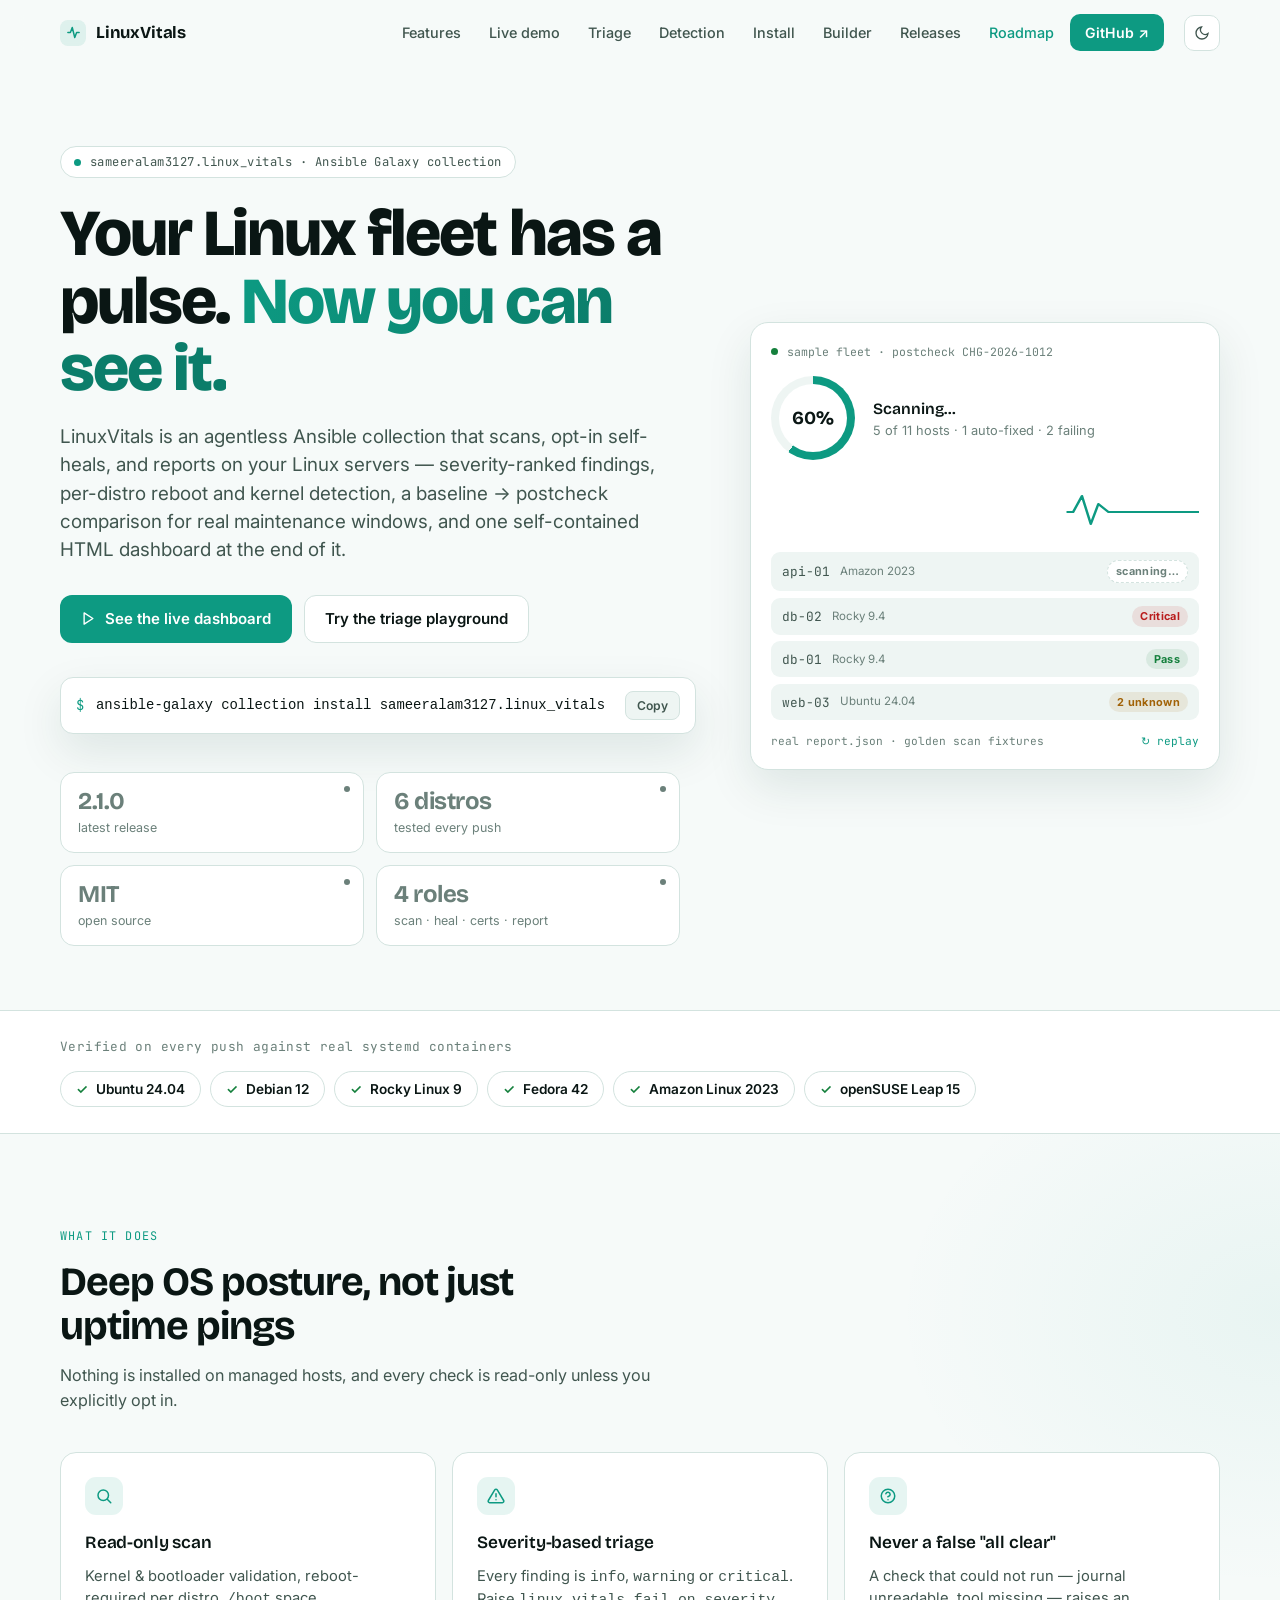
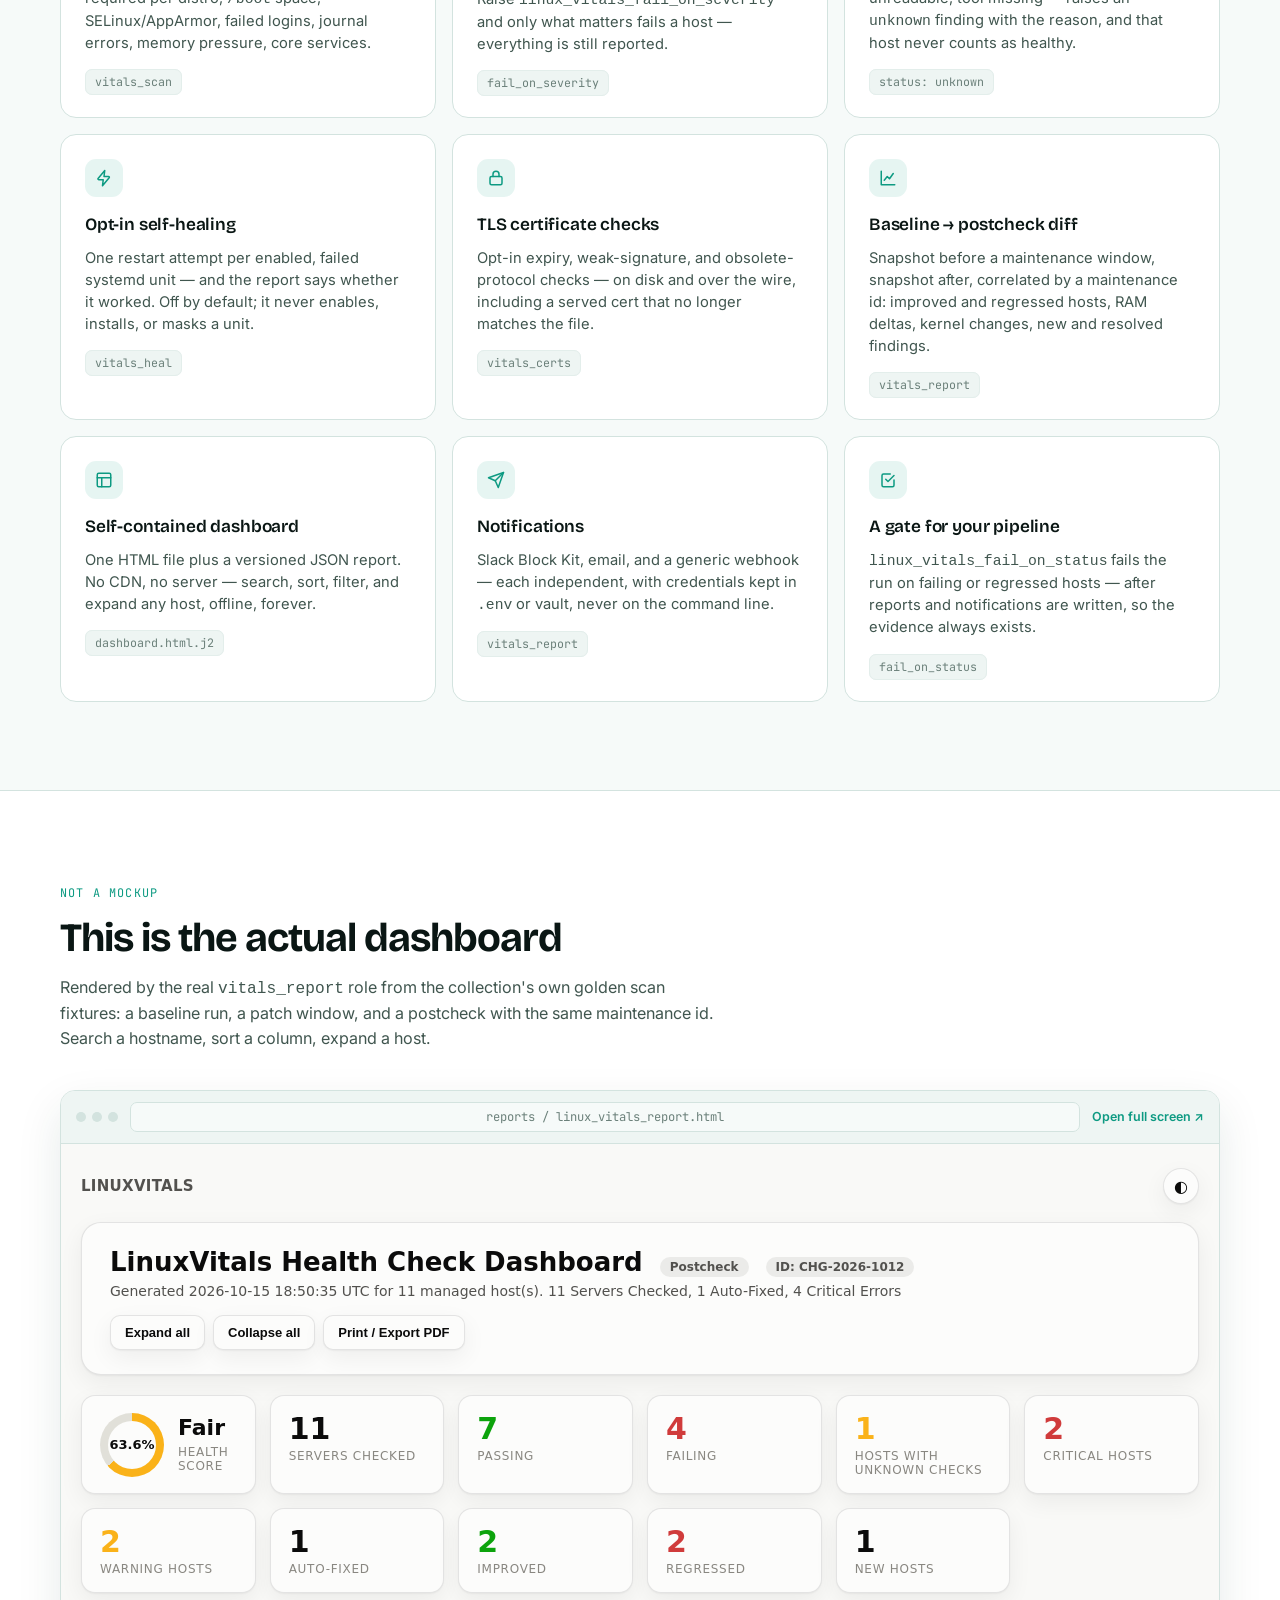
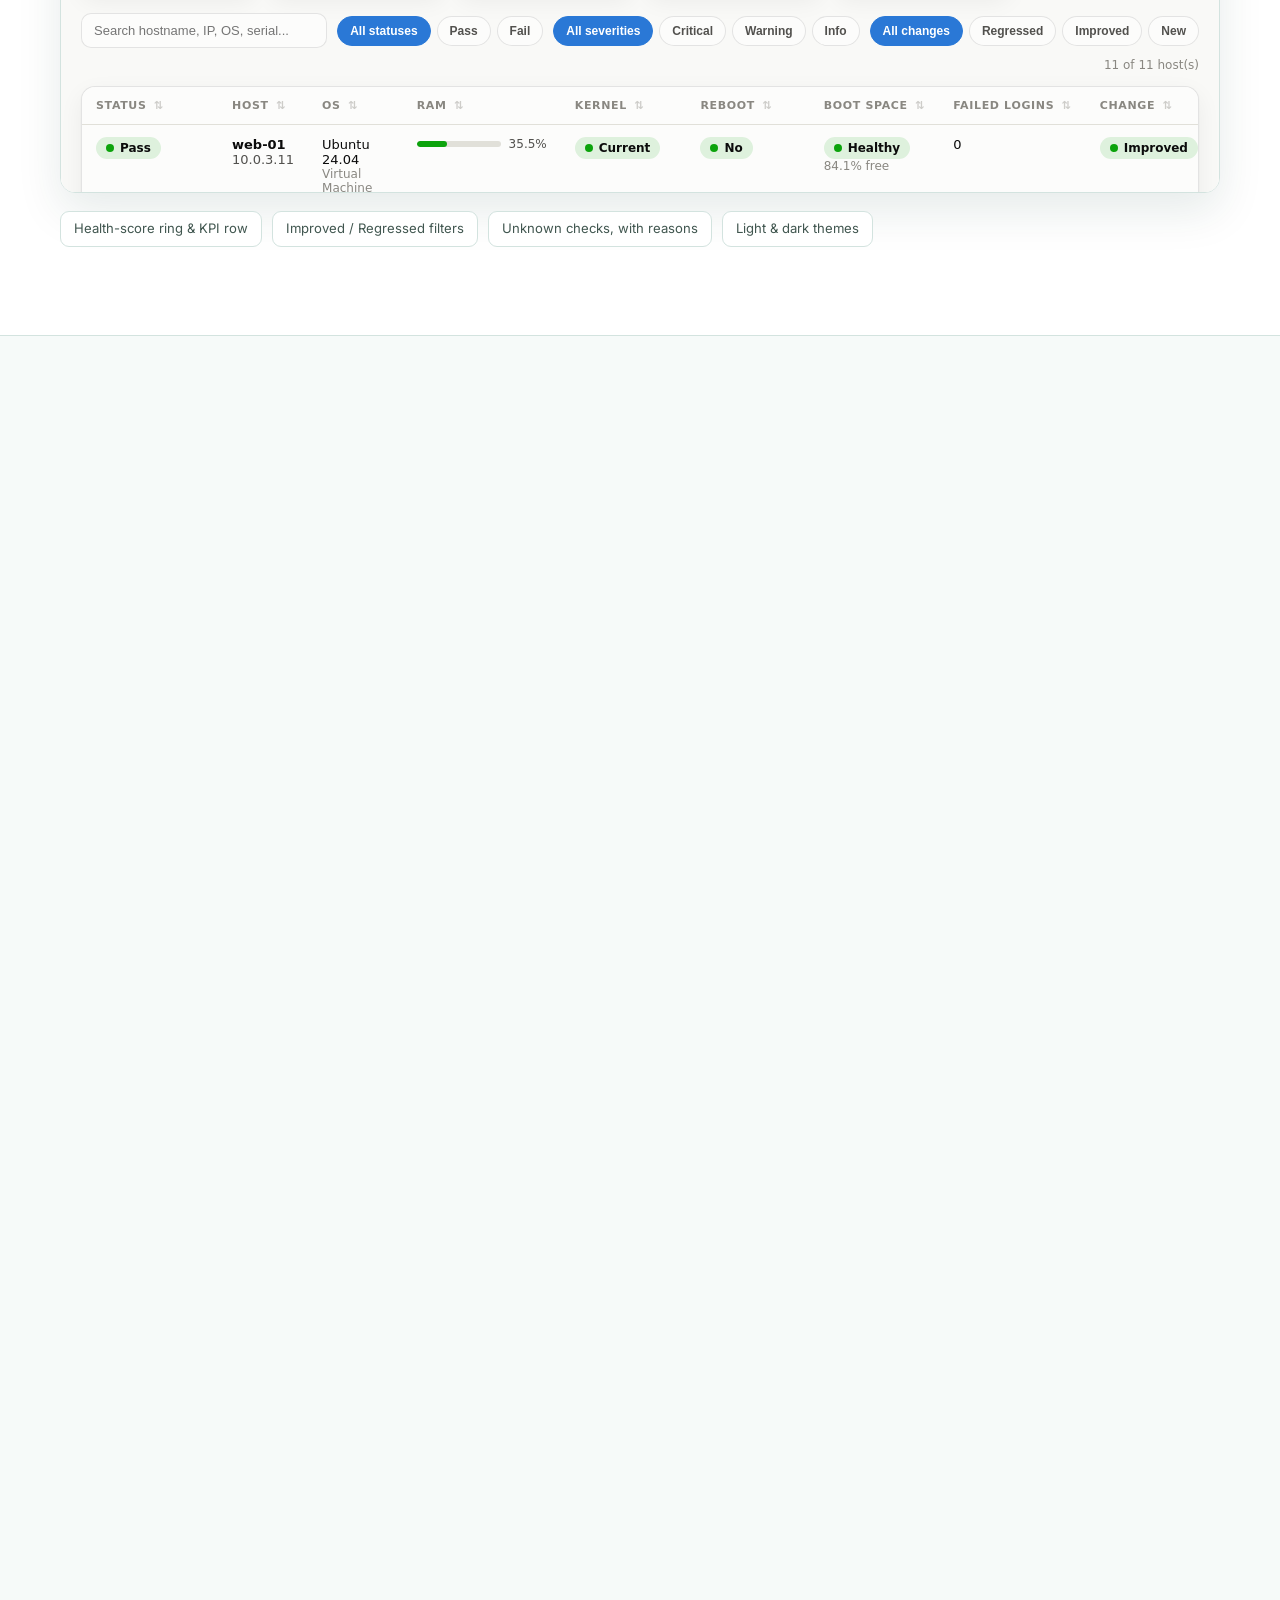
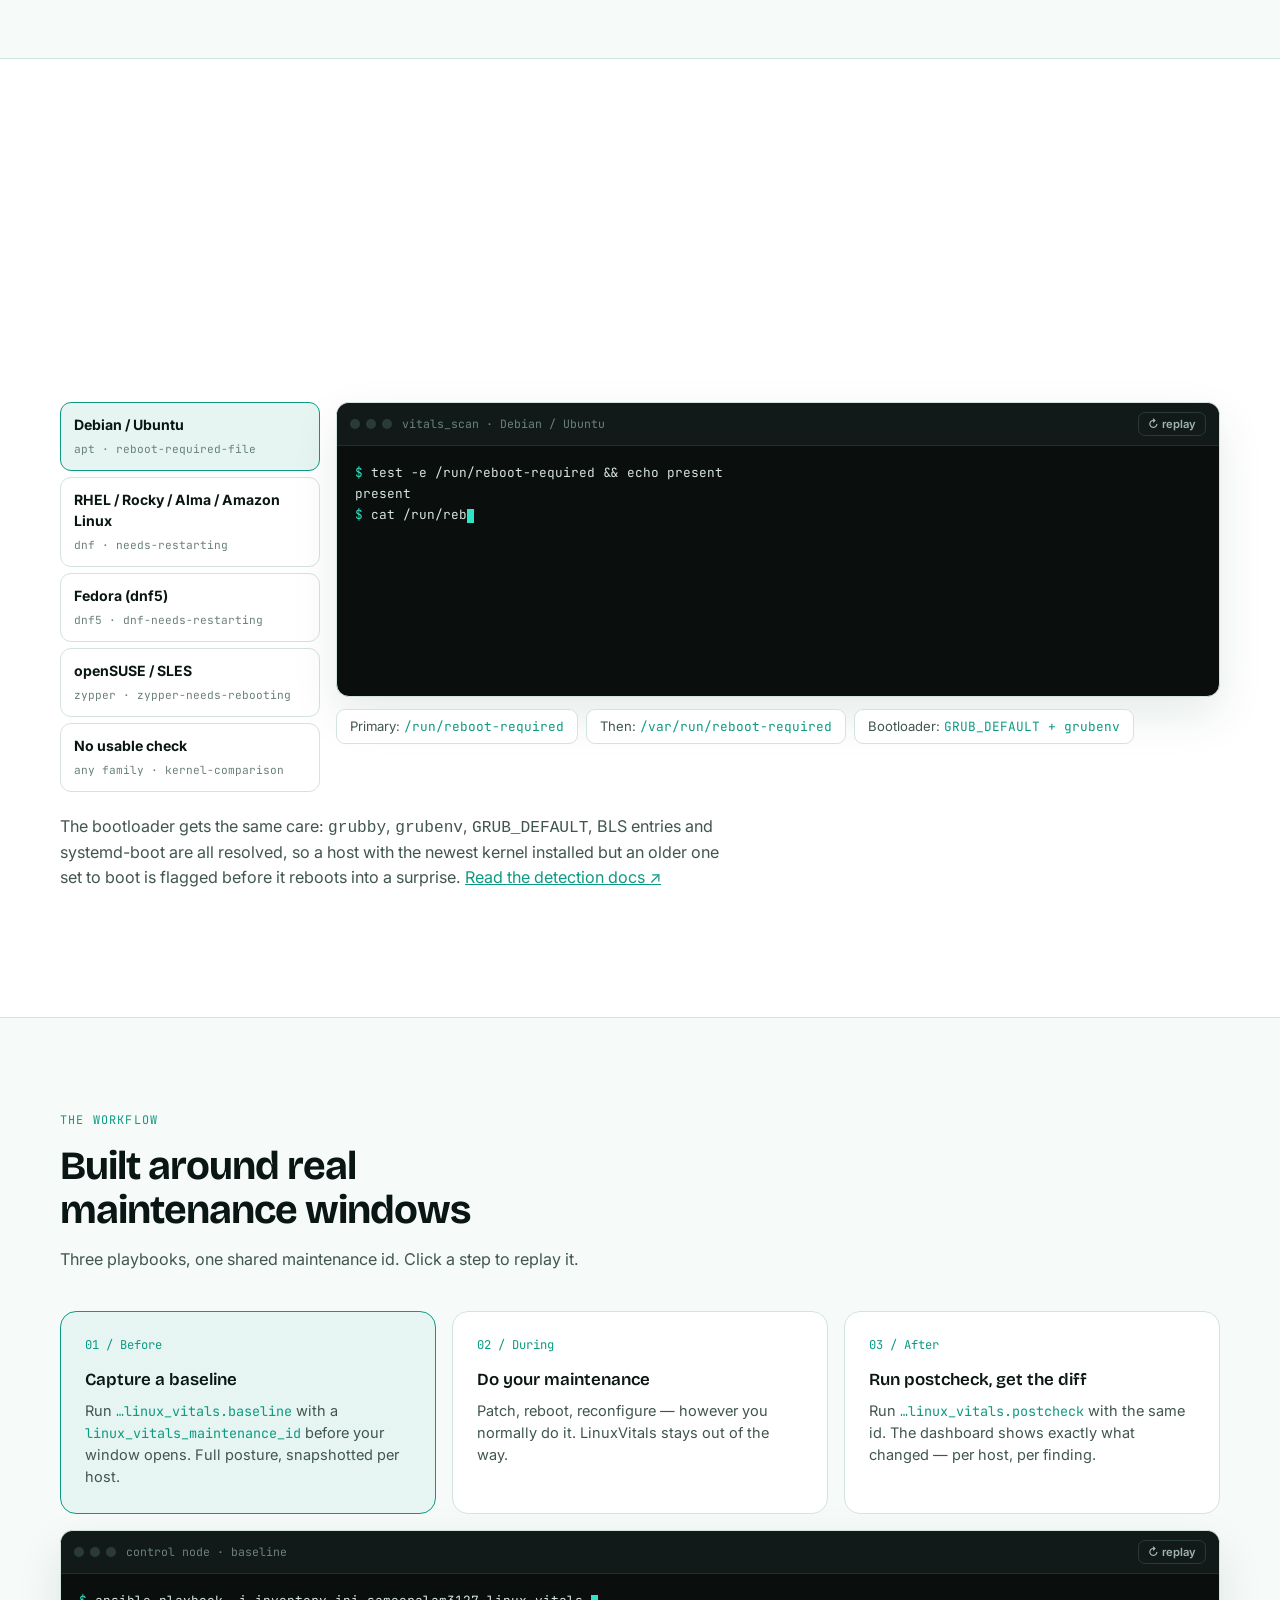
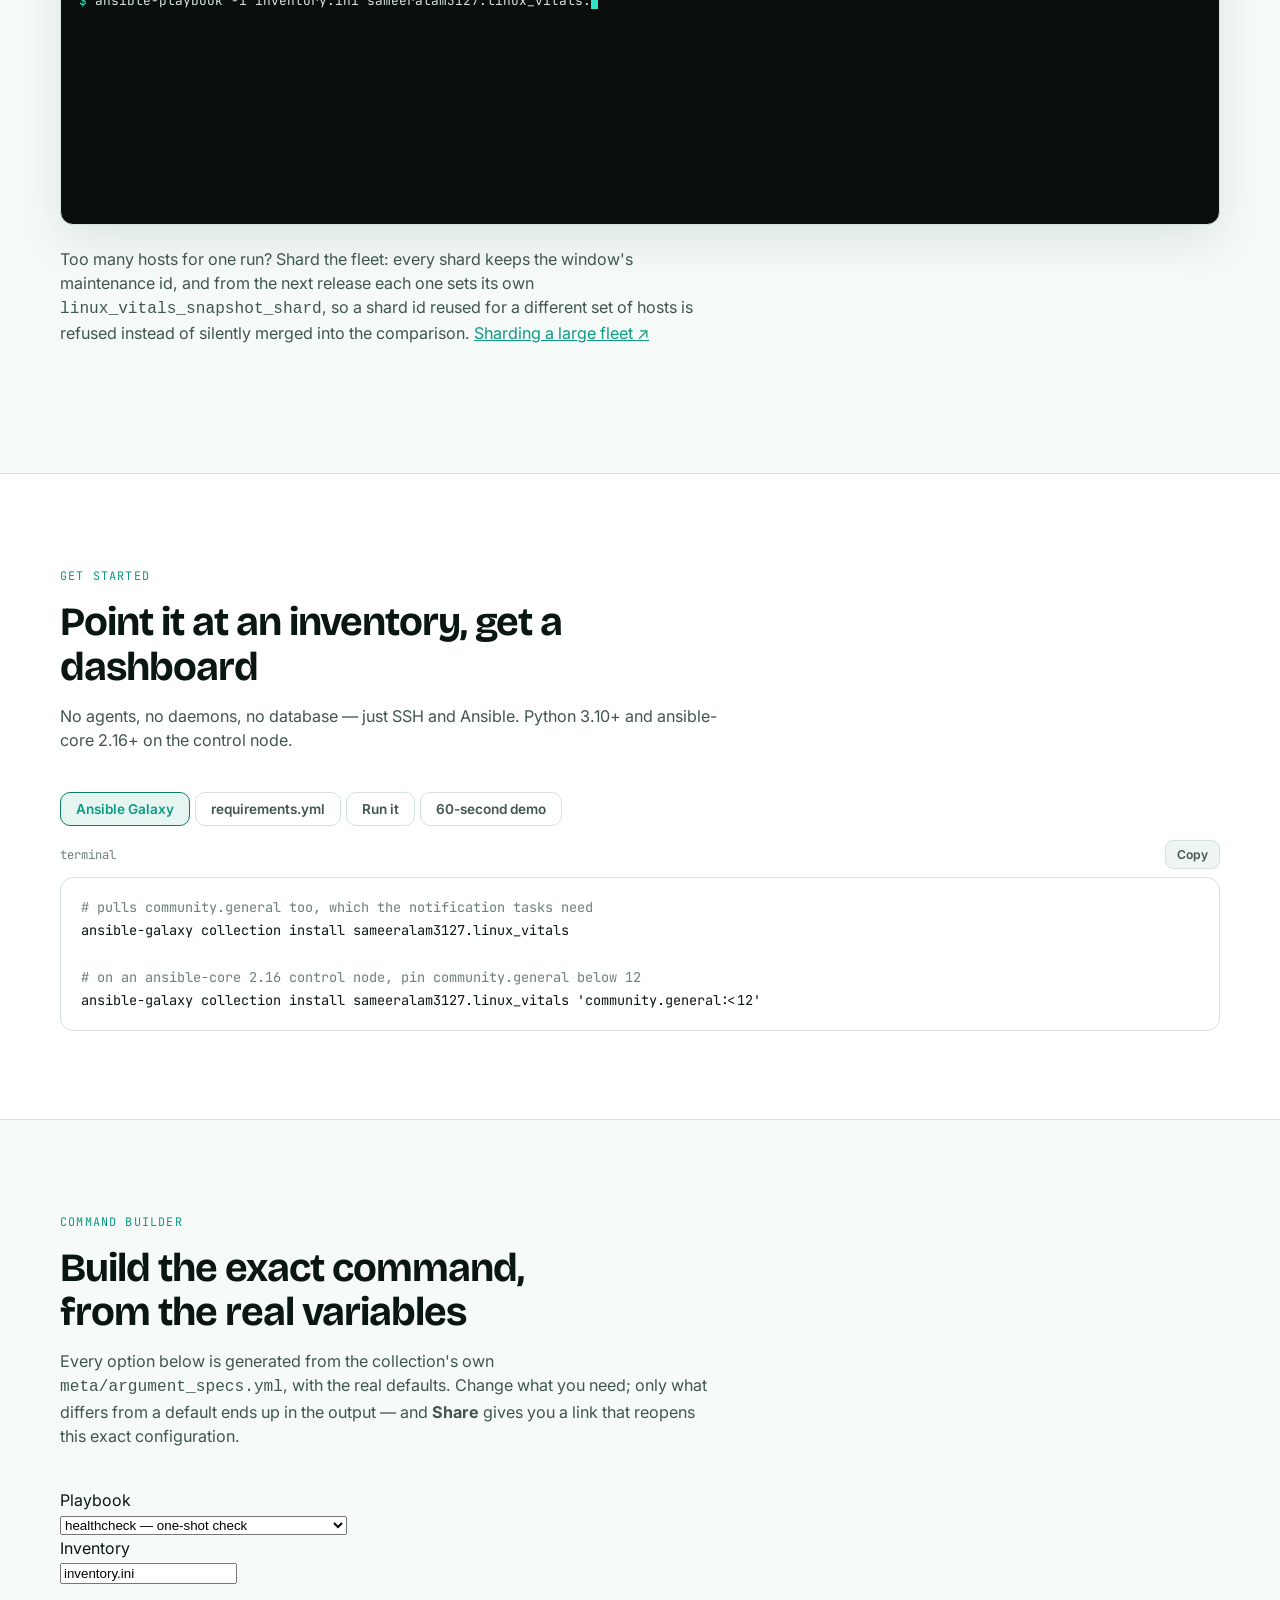
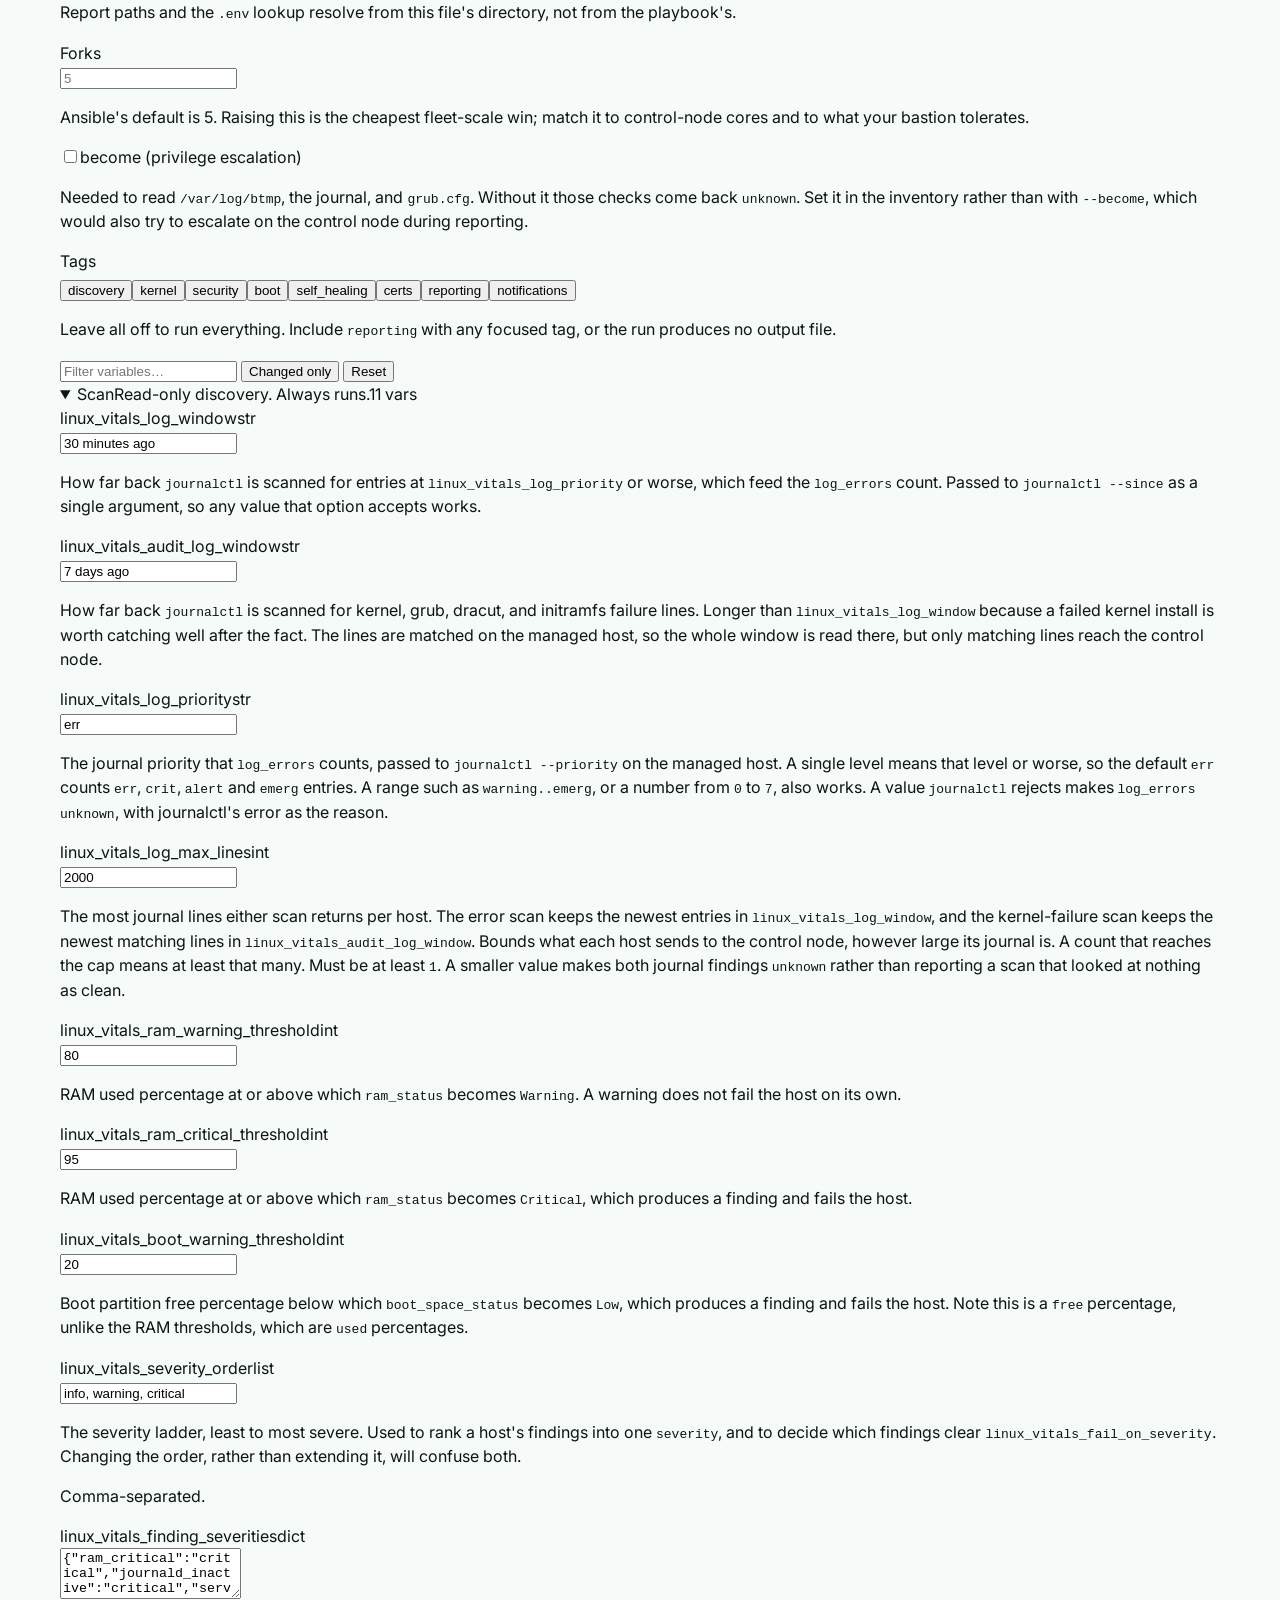
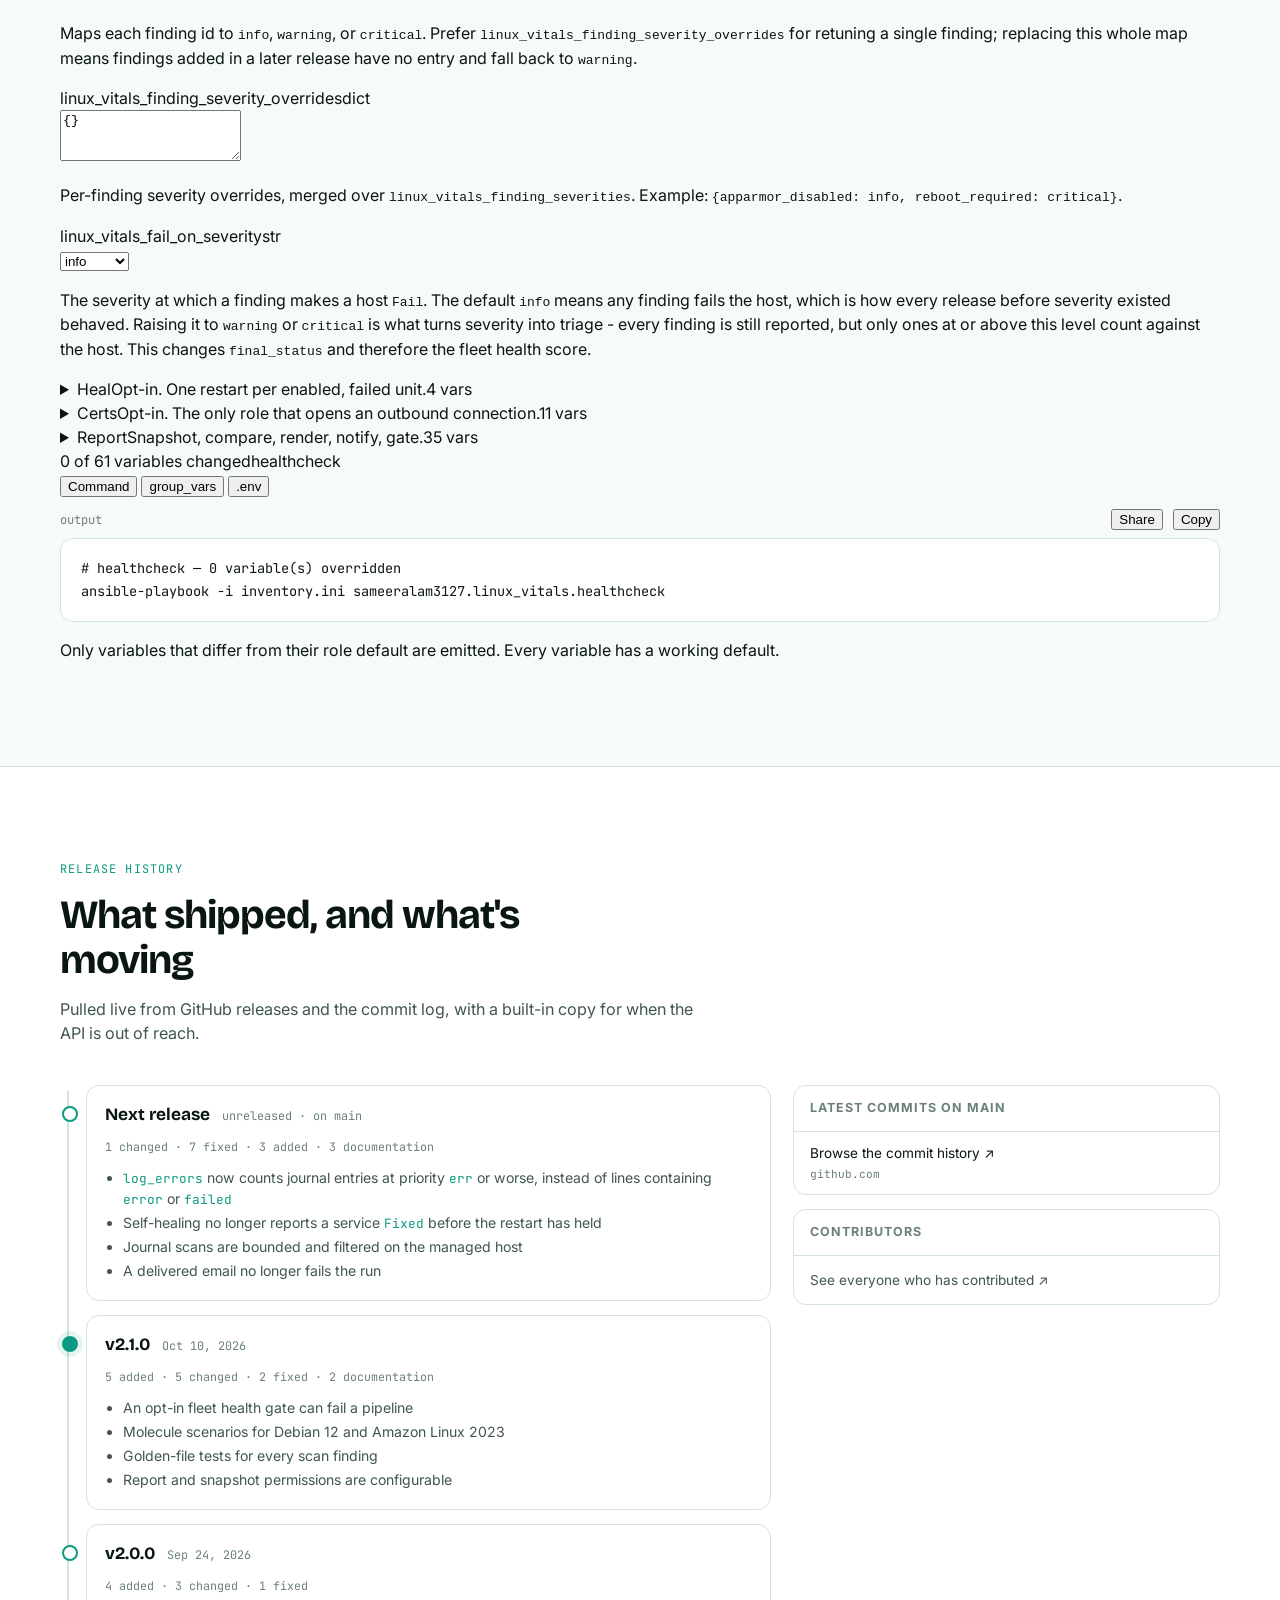
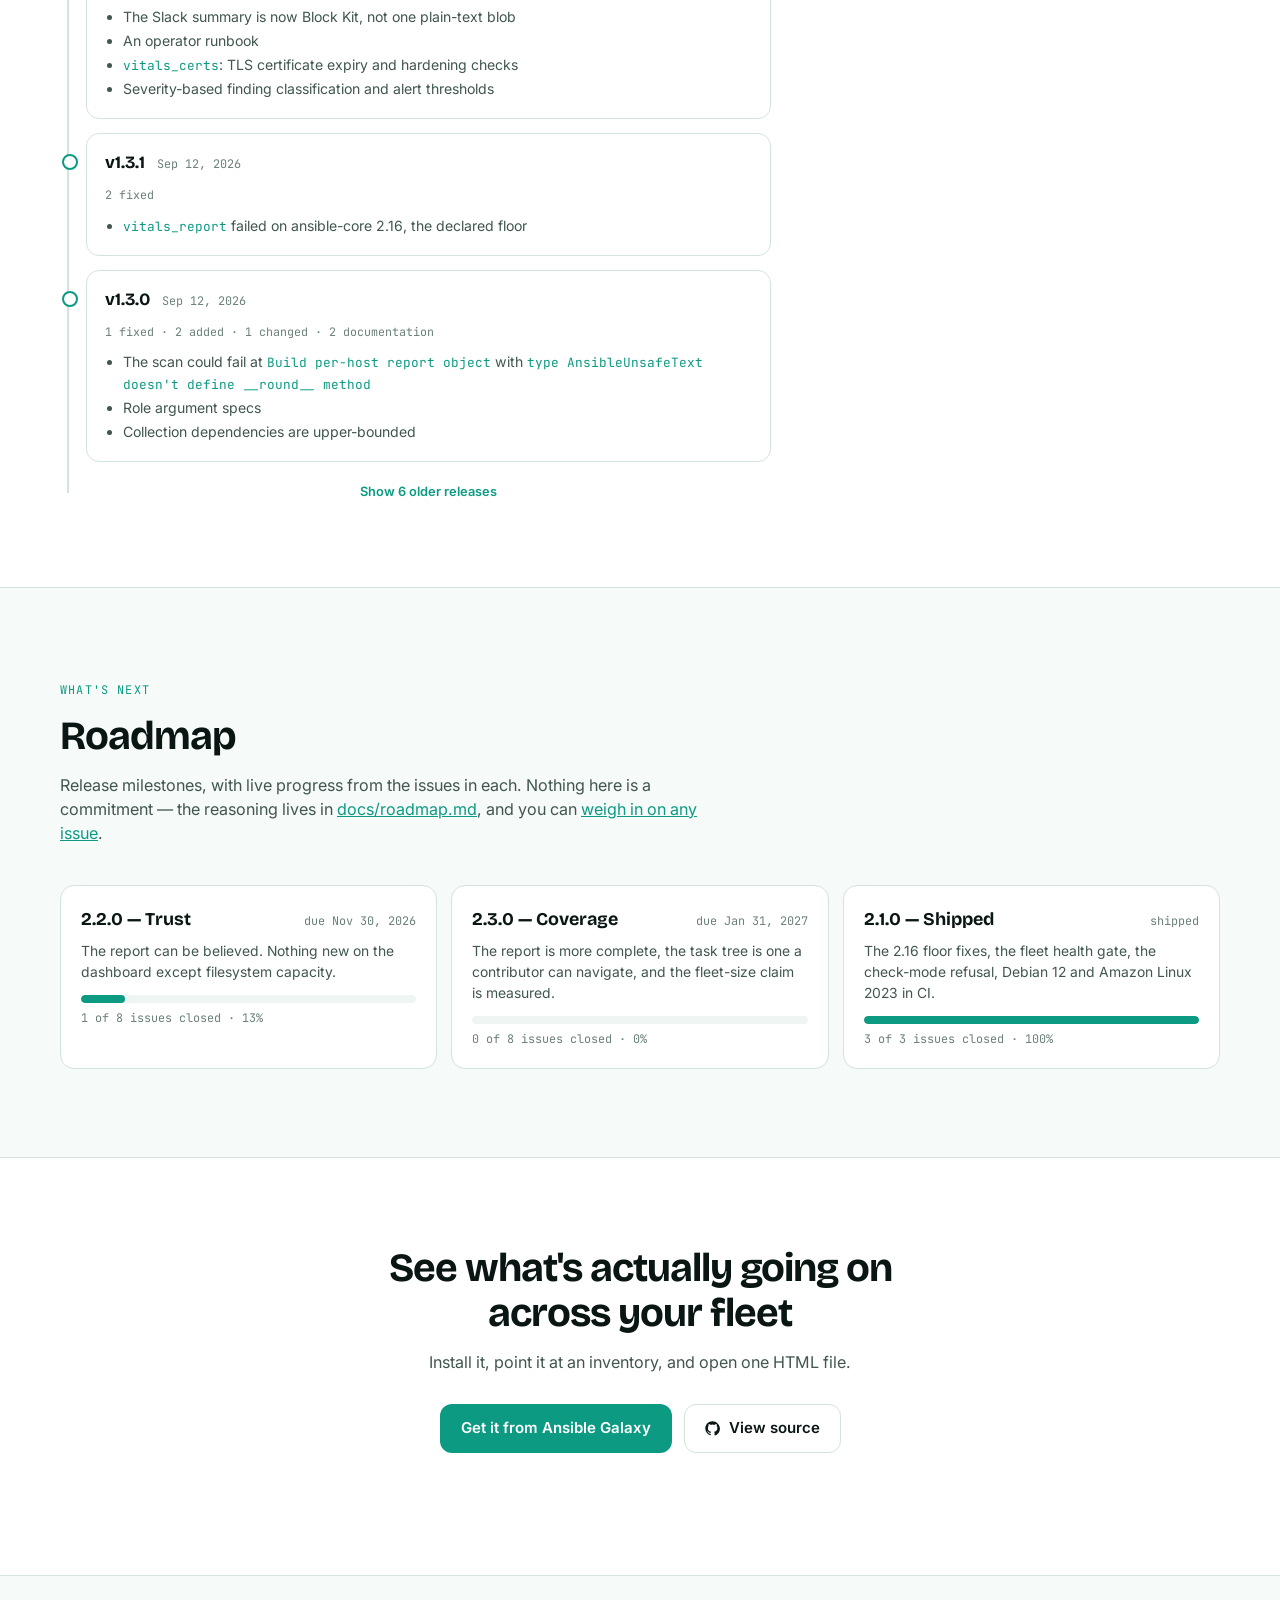
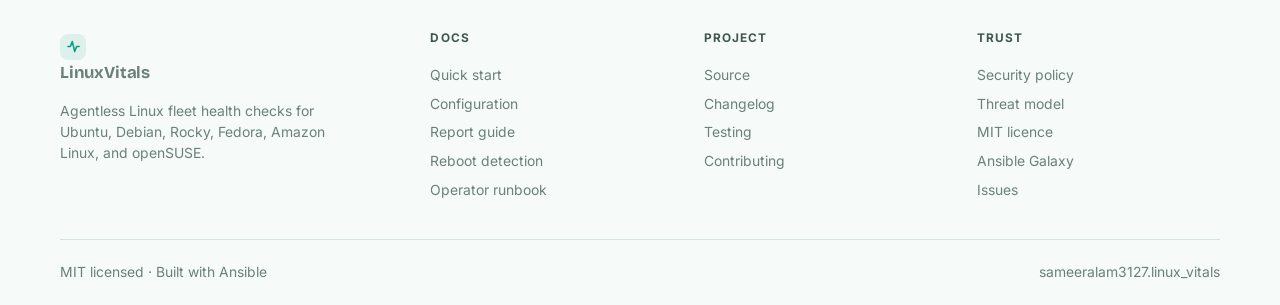
==== commit 21d9a57b: "Bring the site up to date with main after #23, #24, #26 and #29 Regenerated with tools/build.sh agai" ====
--- a/index.html
+++ b/index.html
@@ -366,6 +366,13 @@
       <div class="term-bar"><span class="dots" aria-hidden="true"><i></i><i></i><i></i></span><span id="wf-title">control node</span><button type="button" id="wf-replay">↻ replay</button></div>
       <pre id="wf-term" aria-live="off"></pre>
     </div>
+
+    <p class="sub reveal" style="margin-top: 22px;">
+      Too many hosts for one run? Shard the fleet: every shard keeps the window's maintenance id, and from the next release
+      each one sets its own <code>linux_vitals_snapshot_shard</code>, so a shard id reused for a different set of hosts is refused
+      instead of silently merged into the comparison.
+      <a href="https://github.com/sameeralam3127/linux-vitals/blob/main/docs/performance.md#sharding-a-large-fleet" style="color: var(--accent);">Sharding a large fleet ↗</a>
+    </p>
   </div>
 </section>
 
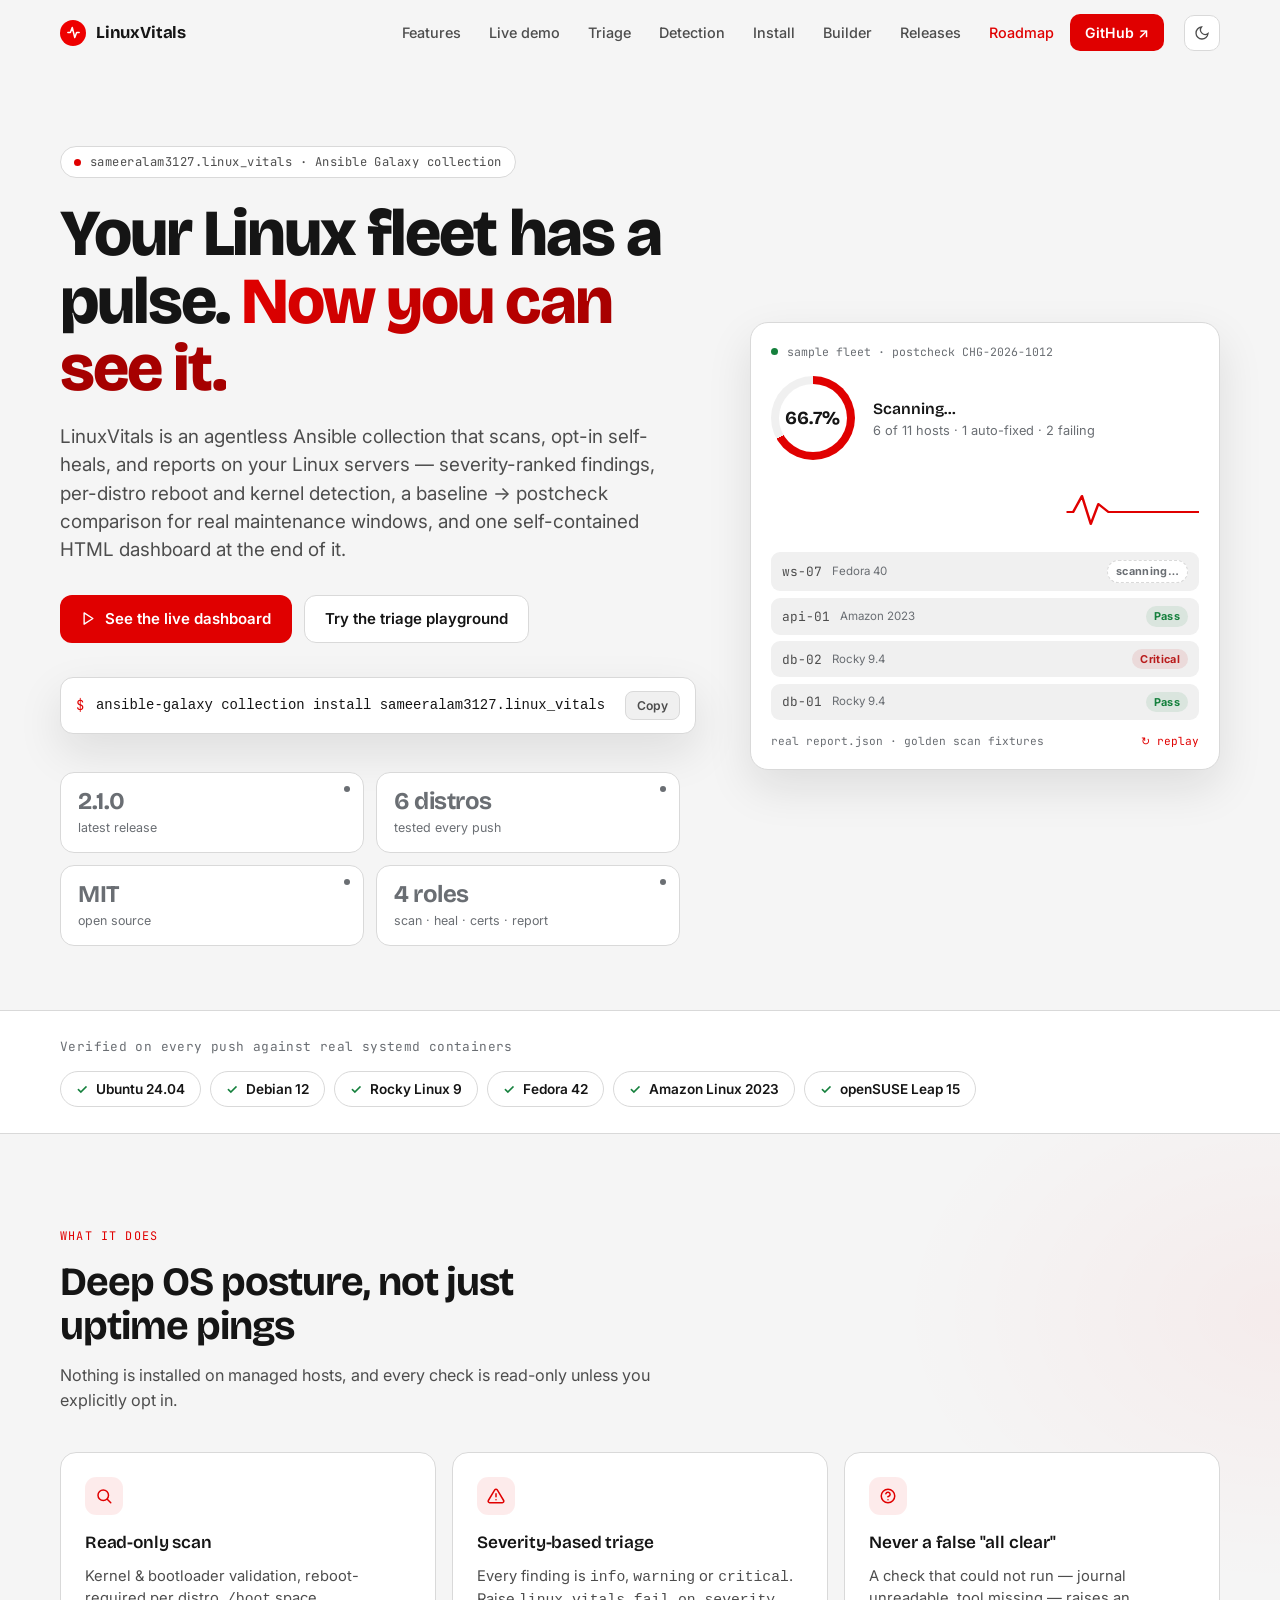
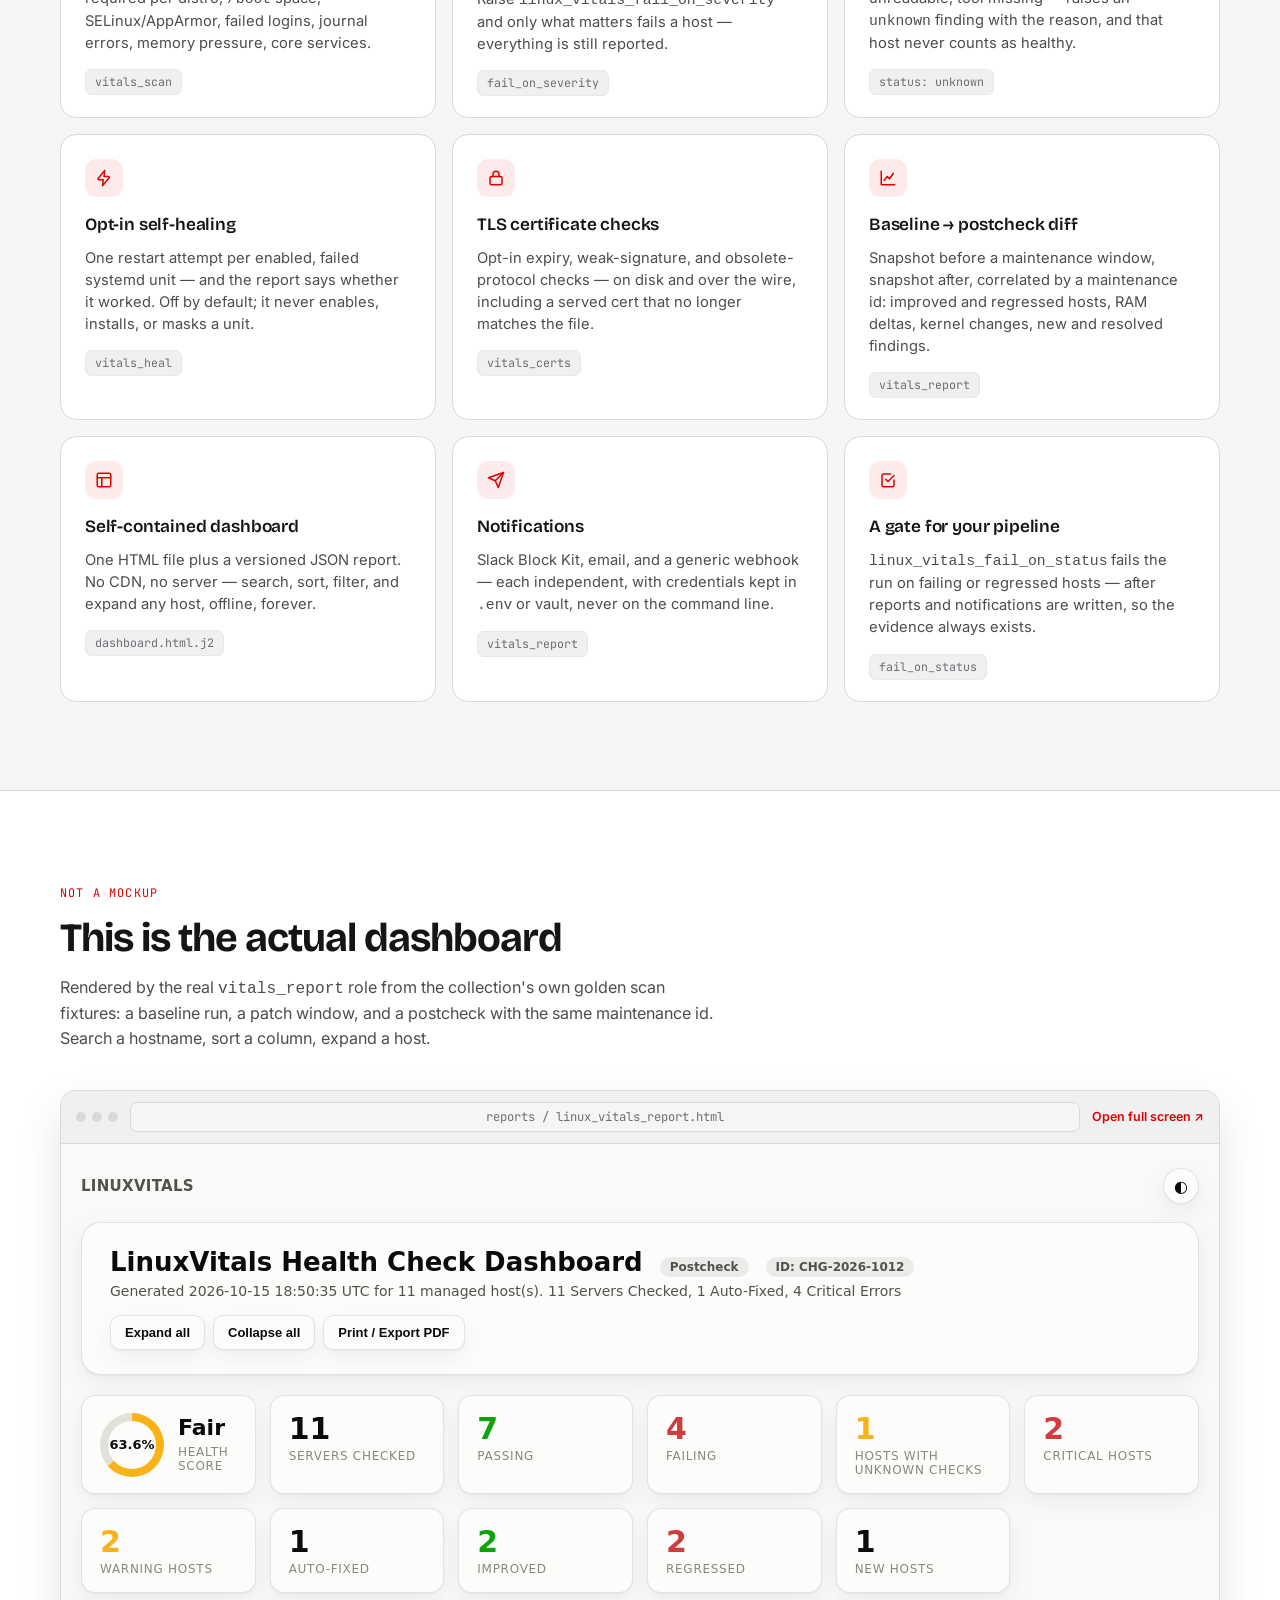
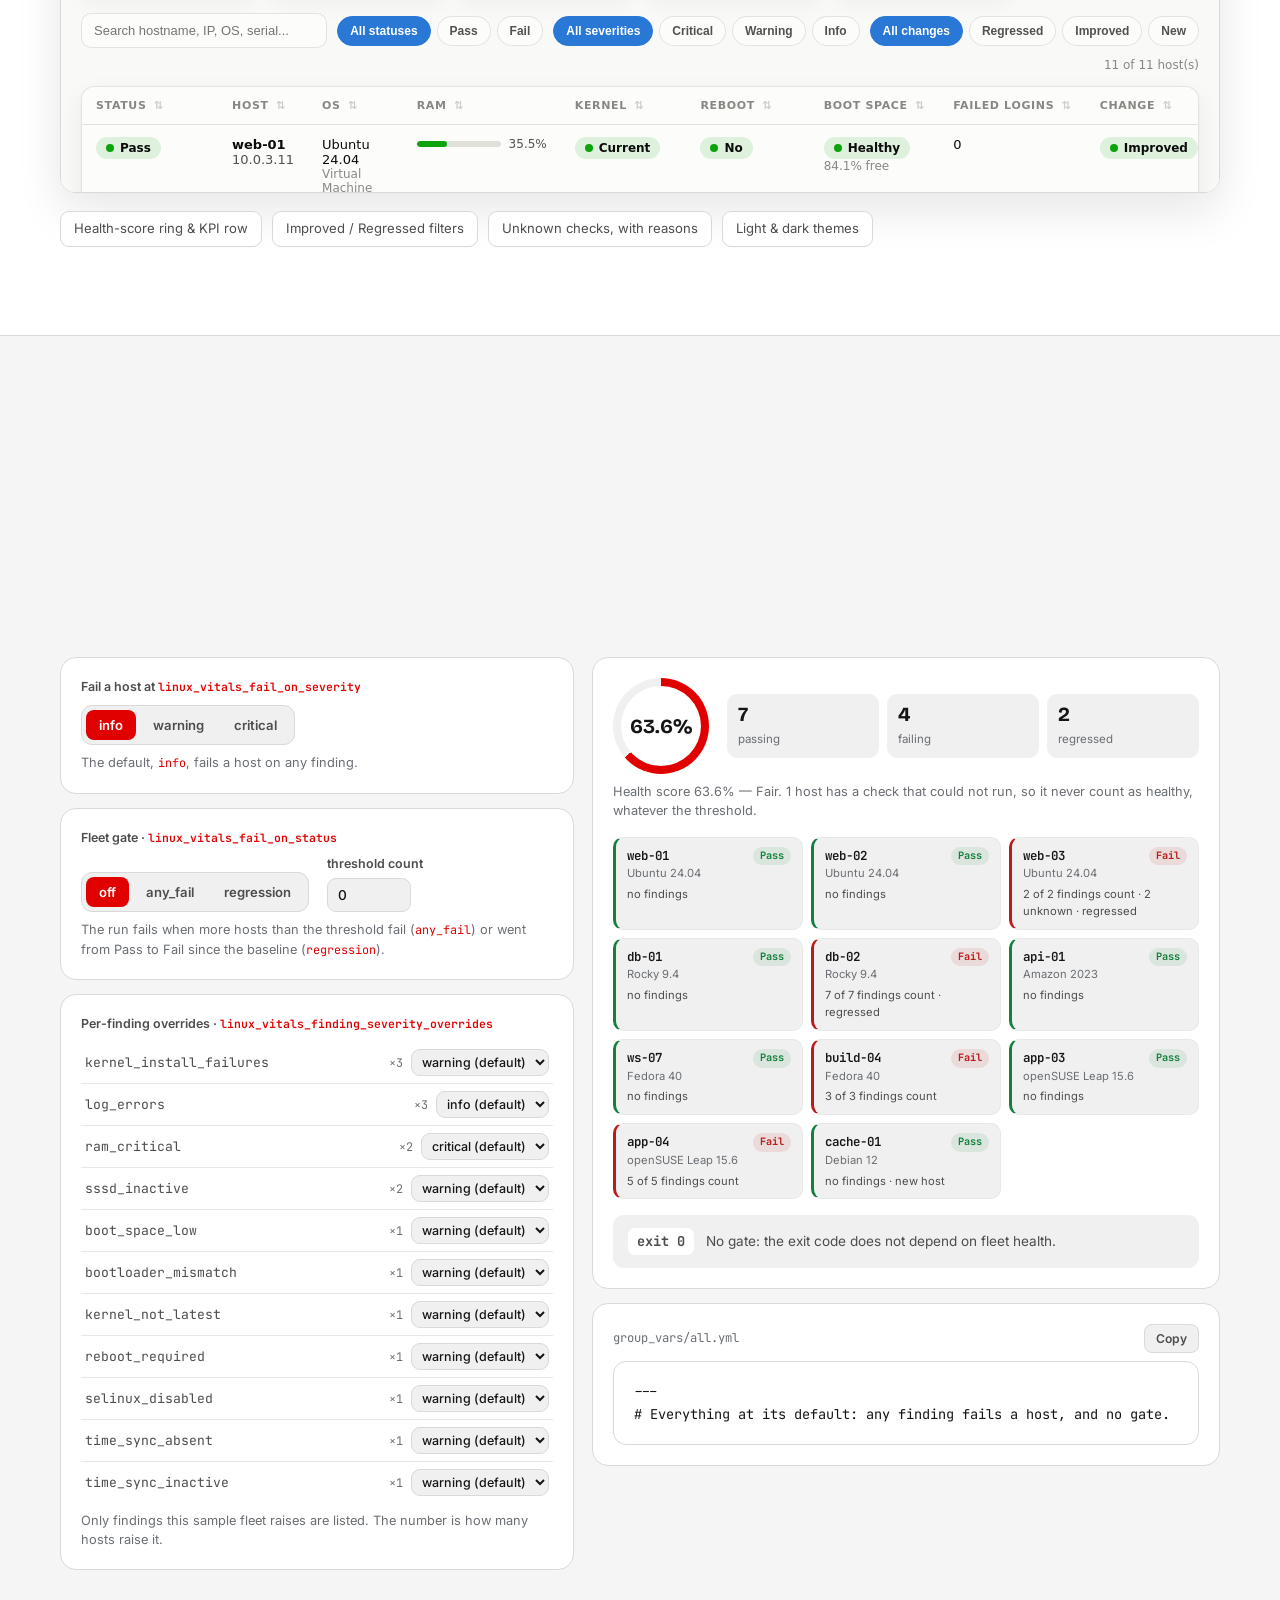
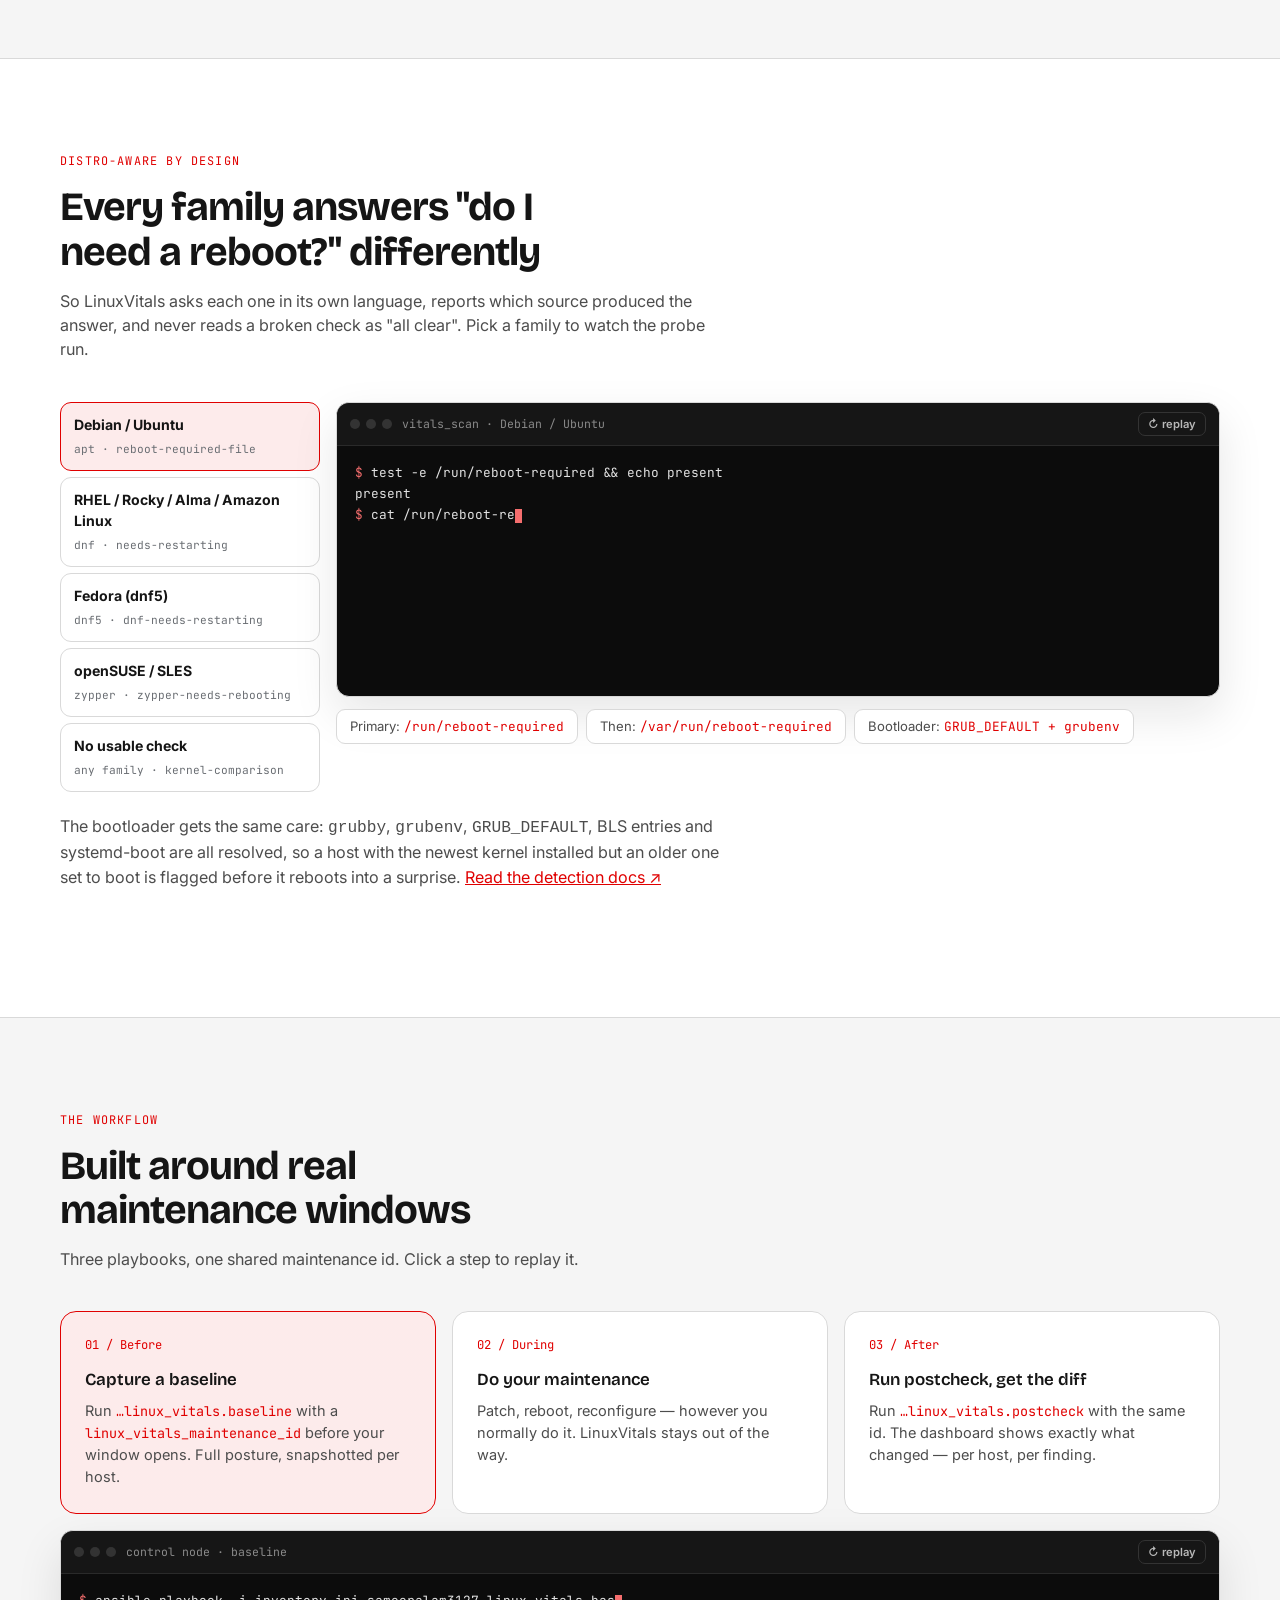
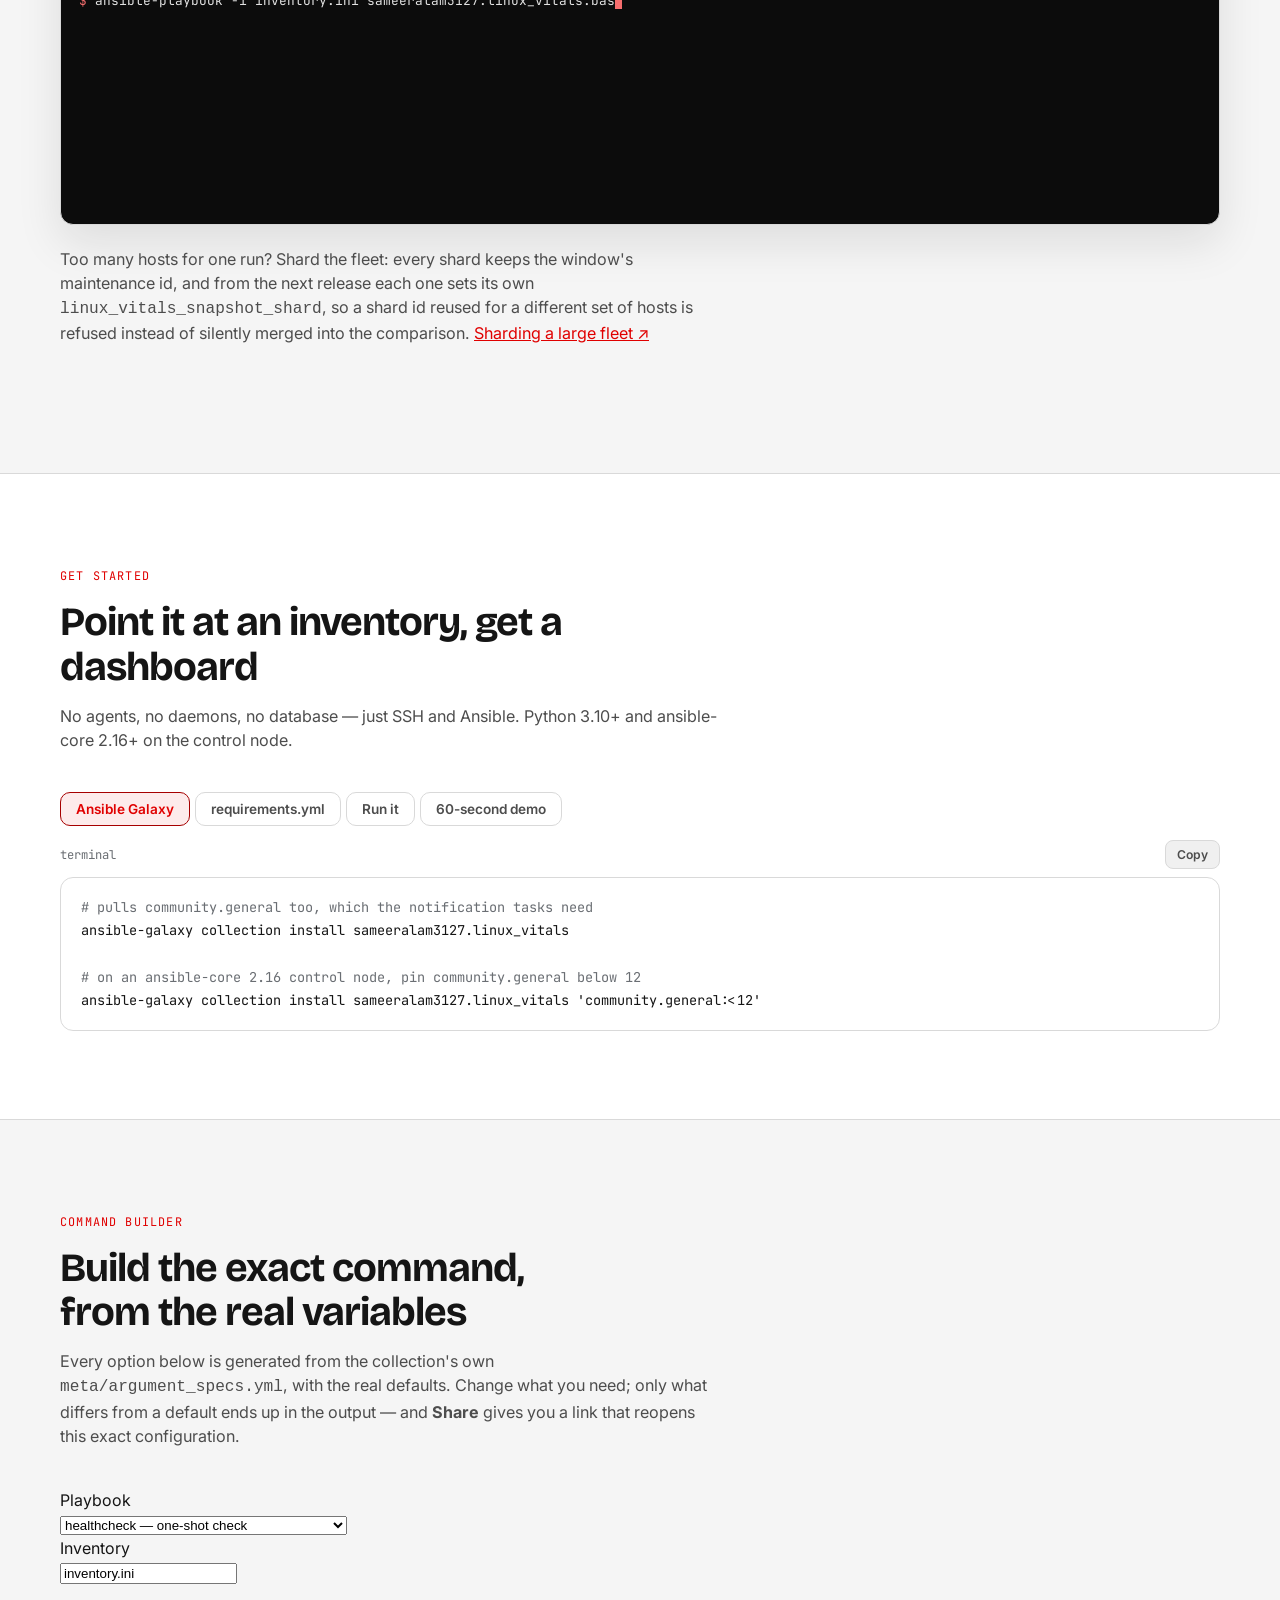
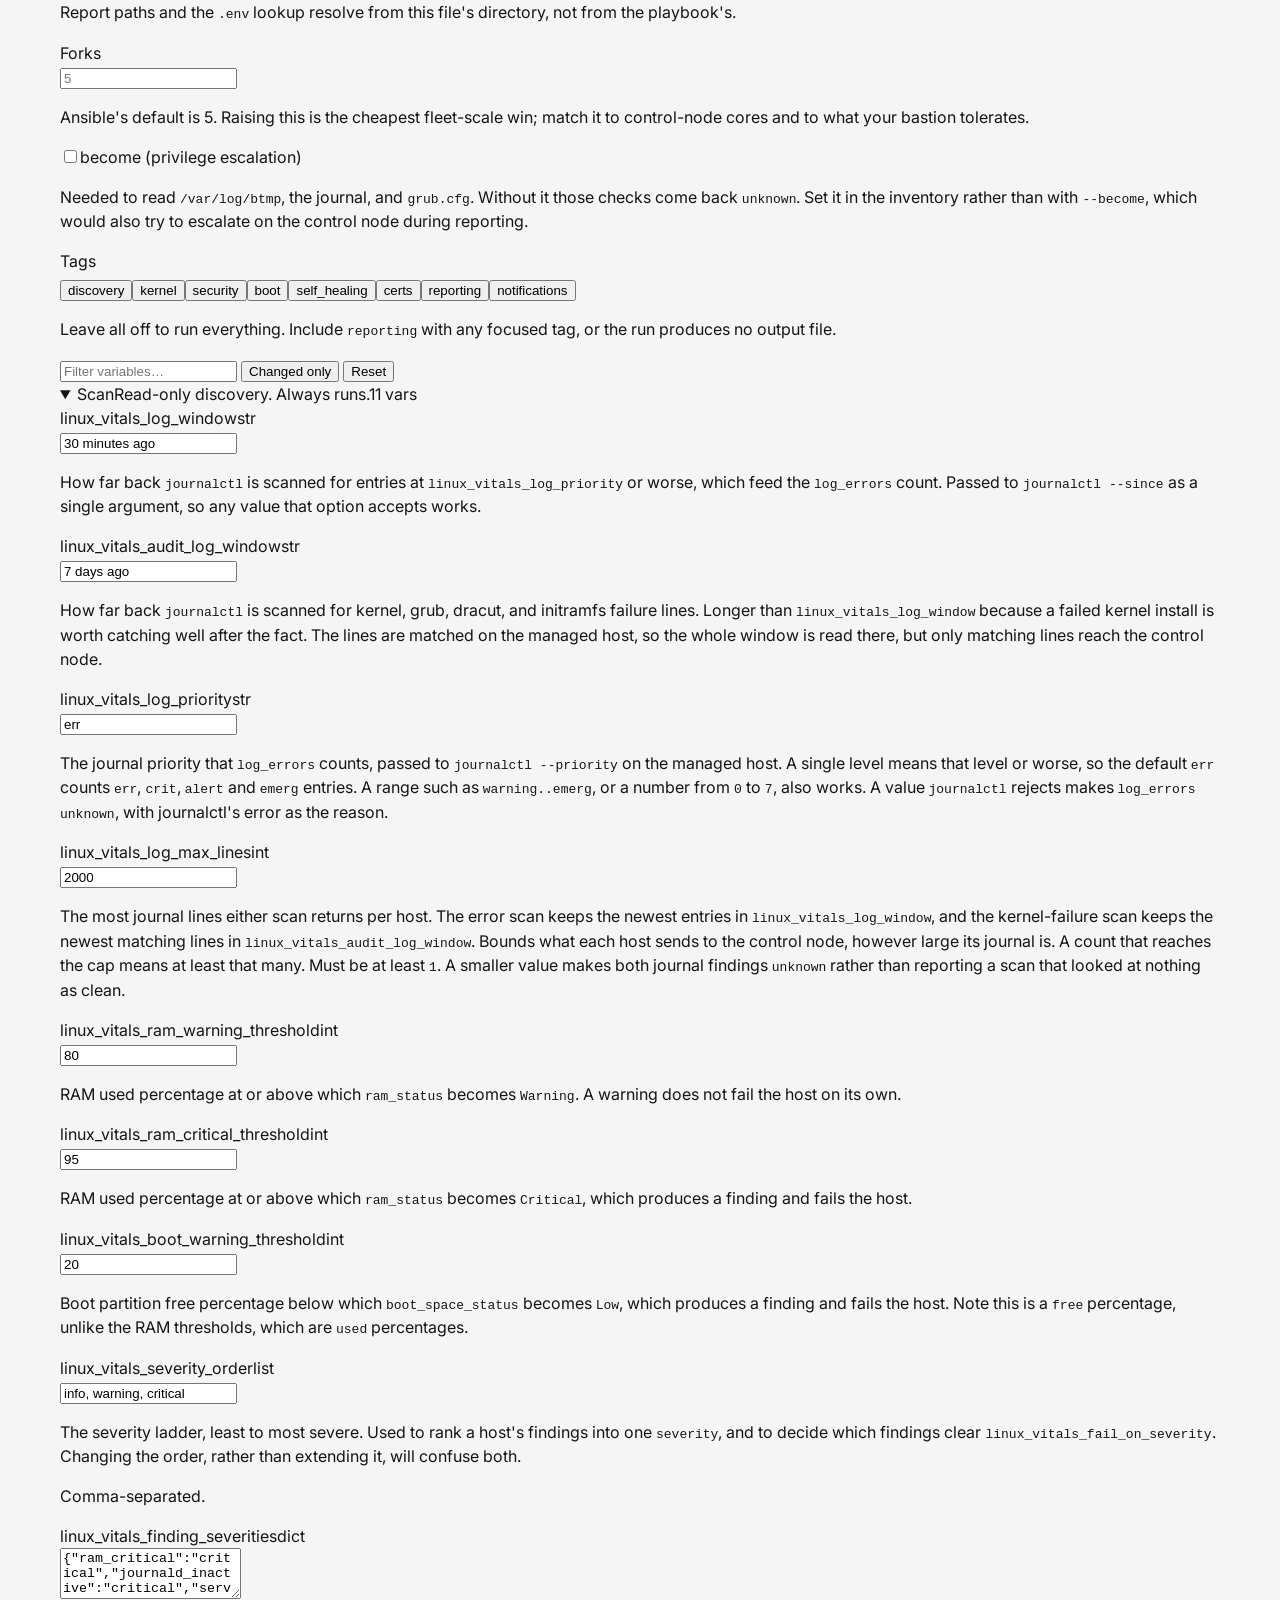
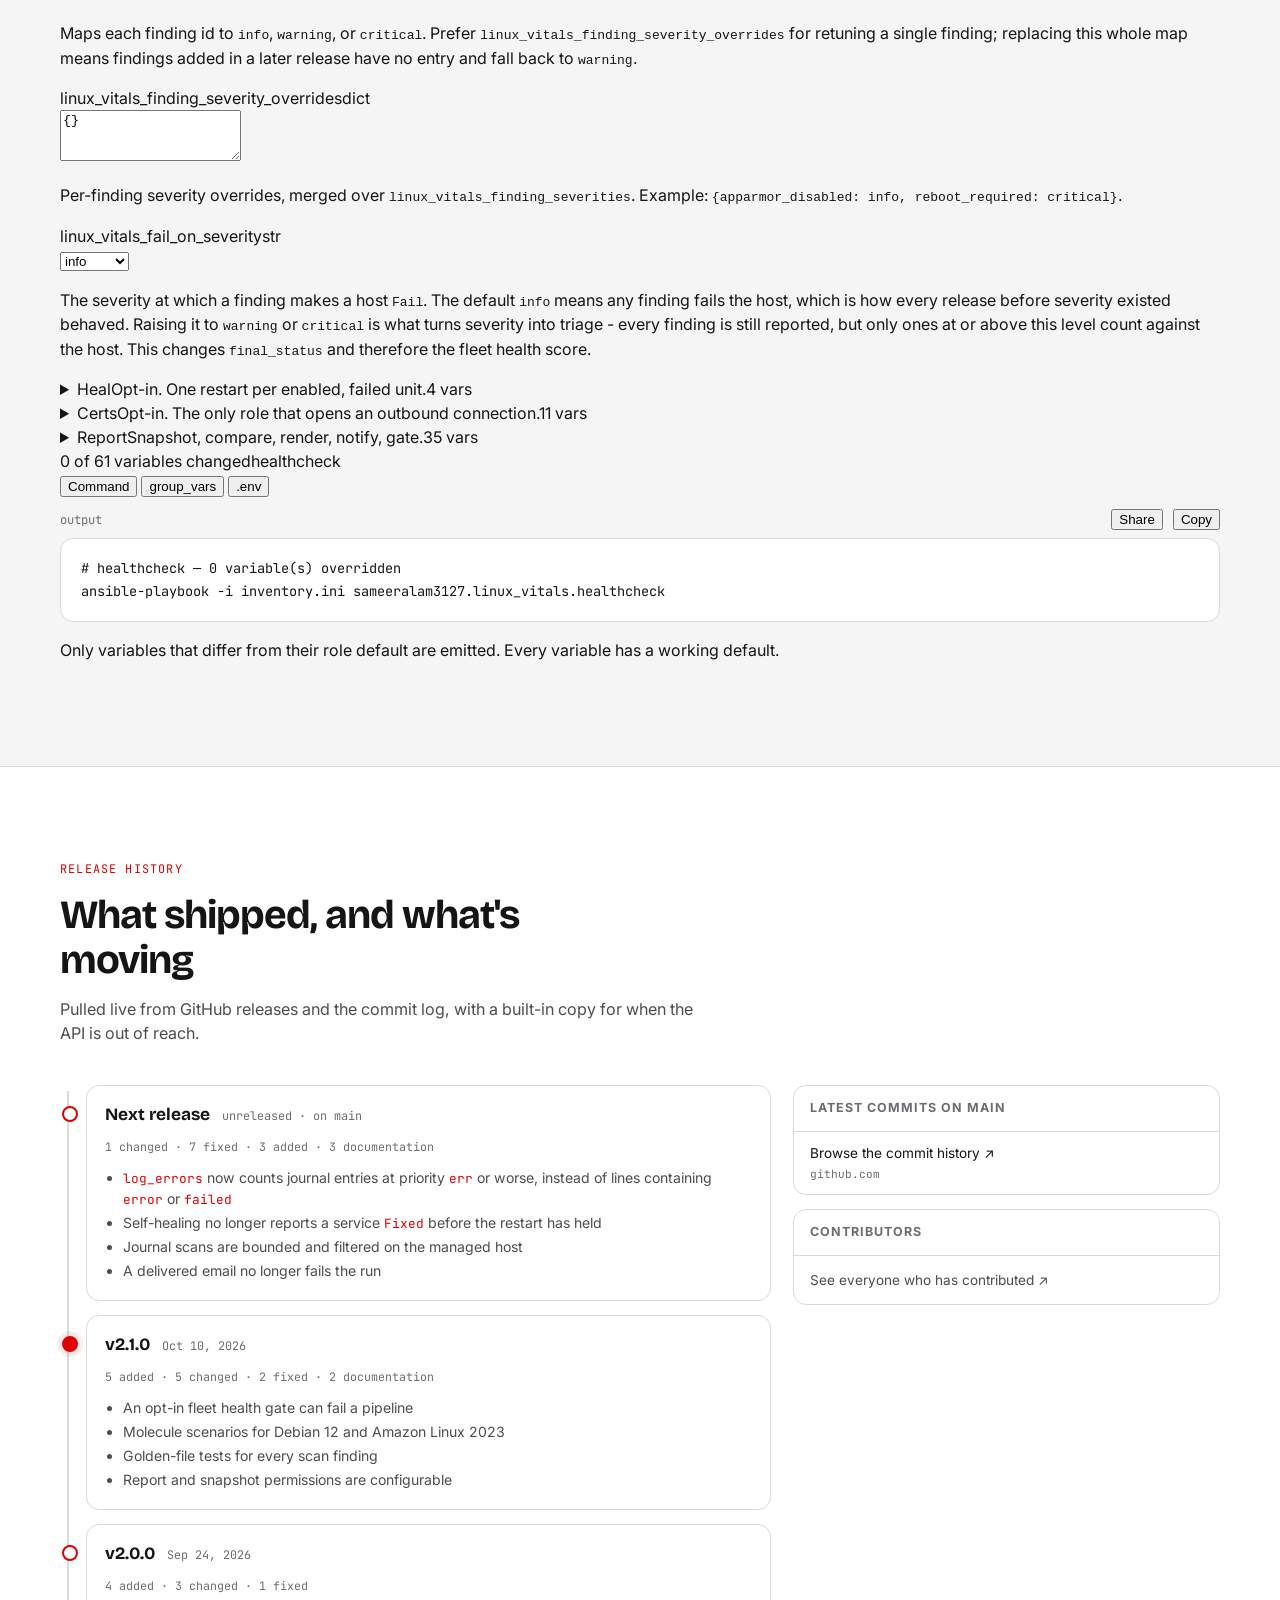
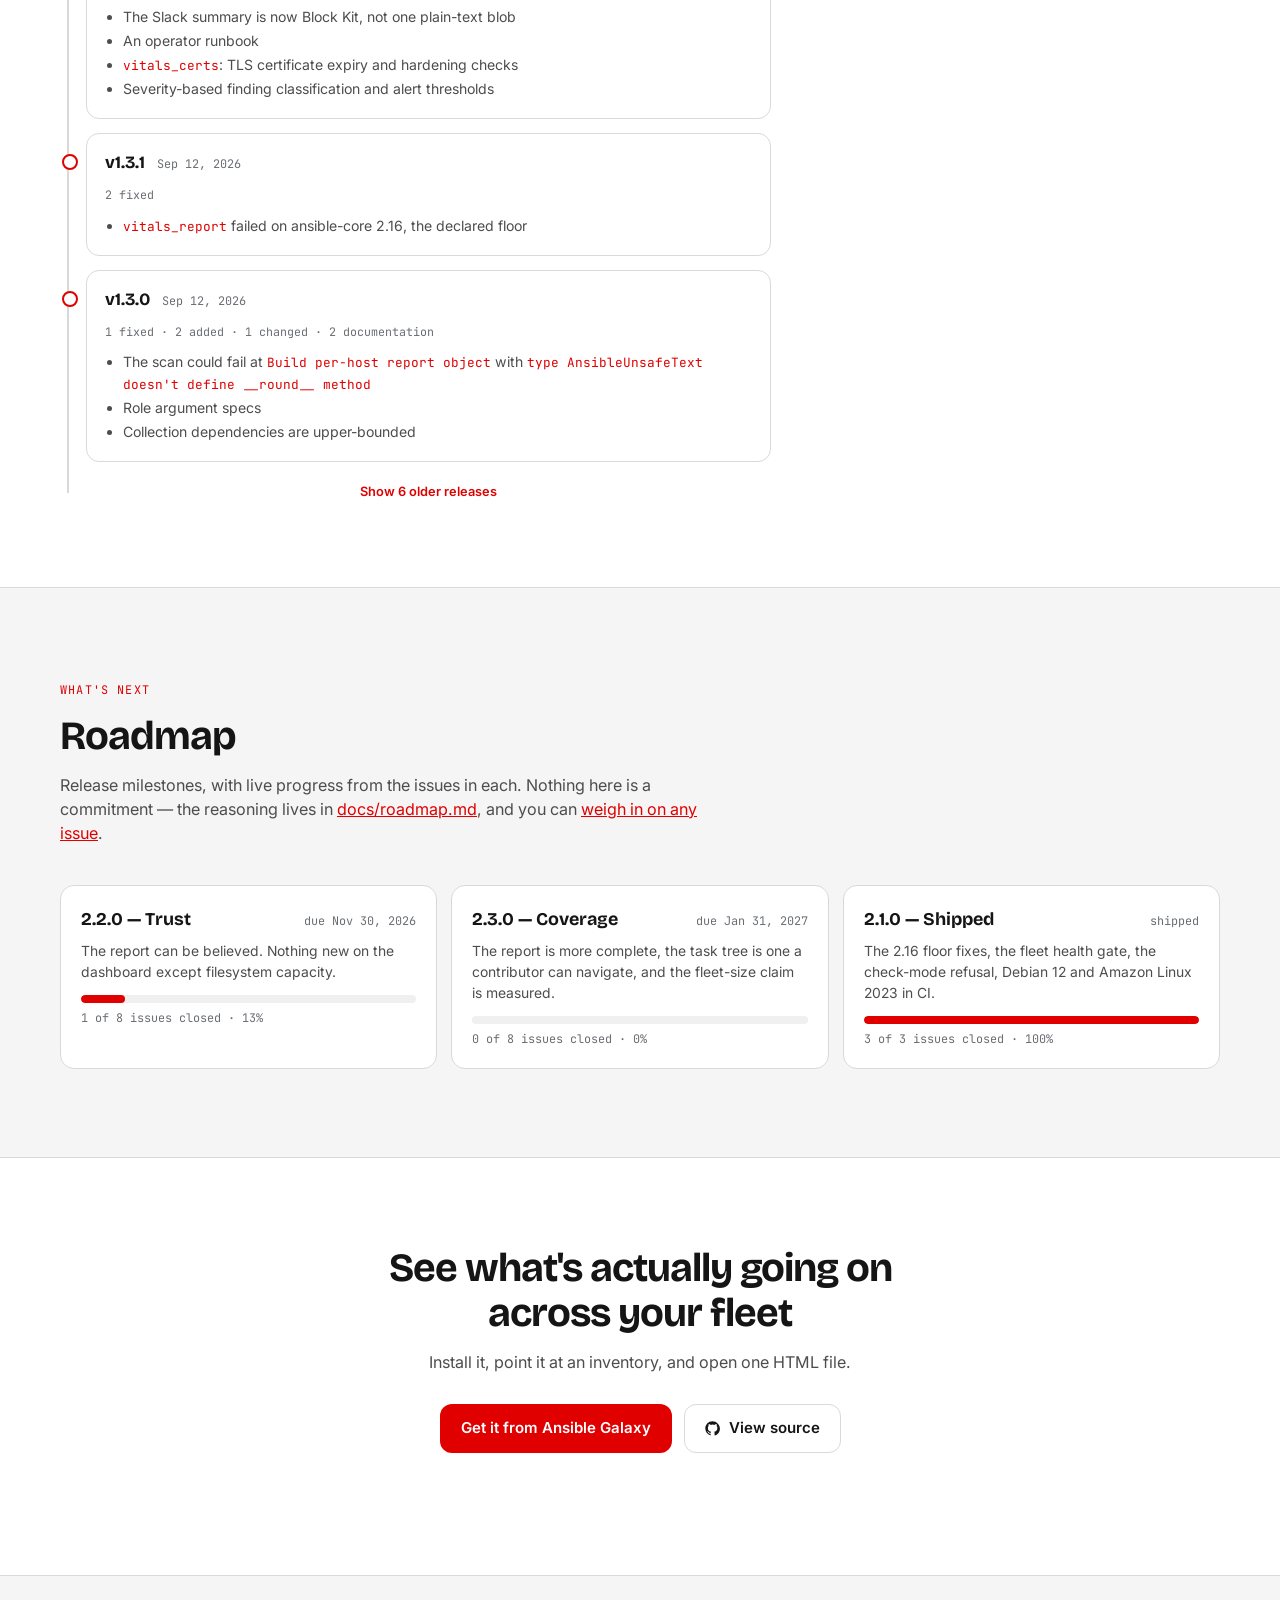
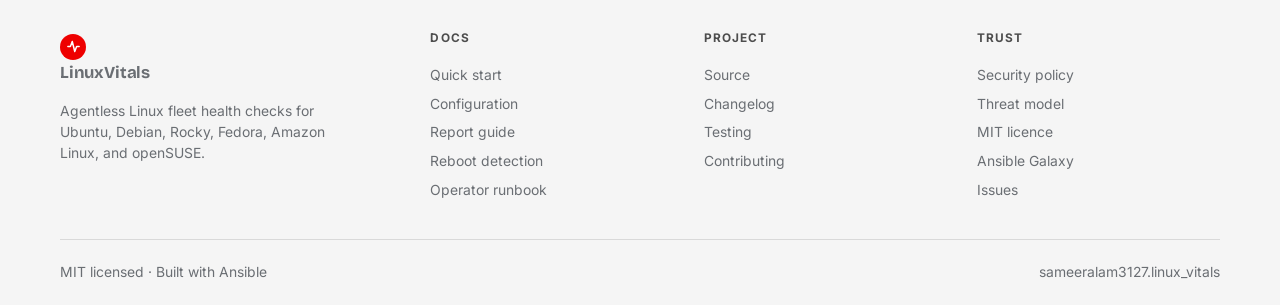
==== commit c16f7ab6: "Recolour the site in Red Hat red and replace the stethoscope icon The palette was teal on green-tint" ====
--- a/index.html
+++ b/index.html
@@ -12,7 +12,8 @@
 <meta property="og:url" content="https://sameeralam3127.github.io/linux-vitals/">
 <meta name="twitter:card" content="summary_large_image">
 <meta name="color-scheme" content="dark light">
-<link rel="icon" href="data:image/svg+xml,%3Csvg xmlns='http://www.w3.org/2000/svg' viewBox='0 0 100 100'%3E%3Ctext y='.9em' font-size='90'%3E%F0%9F%A9%BA%3C/text%3E%3C/svg%3E">
+<link rel="icon" href="data:image/svg+xml,%3Csvg xmlns='http://www.w3.org/2000/svg' viewBox='0 0 32 32'%3E%3Ccircle cx='16' cy='16' r='16' fill='%23ee0000'/%3E%3Cpath d='M7 16h4l3-8 4 16 3-8h4' fill='none' stroke='%23fff' stroke-width='3' stroke-linecap='round' stroke-linejoin='round'/%3E%3C/svg%3E">
+<meta name="theme-color" content="#ee0000">
 <link rel="preconnect" href="https://fonts.googleapis.com">
 <link rel="preconnect" href="https://fonts.gstatic.com" crossorigin>
 <link href="https://fonts.googleapis.com/css2?family=Bricolage+Grotesque:opsz,wght@12..96,400;12..96,500;12..96,600;12..96,700;12..96,800&family=Inter:wght@400;500;600;700&family=JetBrains+Mono:wght@400;500;600&display=swap" rel="stylesheet">
--- a/assets/site.css
+++ b/assets/site.css
@@ -1,27 +1,27 @@
 :root {
-  --bg: #090d0c;
-  --bg-alt: #0d1312;
-  --surface: #101a18;
-  --surface-2: #142120;
-  --line: #1e2e2b;
-  --line-soft: #182421;
-  --ink: #eef4f2;
-  --ink-2: #9fb5ae;
-  --ink-3: #6c827b;
-  --accent: #2fe3c4;
-  --accent-ink: #06231e;
-  --accent-dim: #1c8f7c;
-  --accent-wash: rgba(47, 227, 196, 0.12);
+  --bg: #0e0e0e;
+  --bg-alt: #141414;
+  --surface: #181818;
+  --surface-2: #202020;
+  --line: #2e2e2e;
+  --line-soft: #242424;
+  --ink: #f2f2f2;
+  --ink-2: #b8b8b8;
+  --ink-3: #868686;
+  --accent: #f56e6e;
+  --accent-ink: #2a0000;
+  --accent-dim: #b32424;
+  --accent-wash: rgba(245, 110, 110, 0.12);
   --good: #22c55e;
   --warning: #fbbf24;
   --critical: #f87171;
   --good-wash: rgba(34, 197, 94, 0.14);
   --warning-wash: rgba(251, 191, 36, 0.14);
   --critical-wash: rgba(248, 113, 113, 0.14);
-  --glass: rgba(9, 13, 12, 0.72);
+  --glass: rgba(14, 14, 14, 0.72);
   --shadow: 0 1px 0 rgba(255,255,255,0.03) inset, 0 20px 60px rgba(0,0,0,0.45);
-  --hero-glow-1: rgba(47,227,196,0.10);
-  --hero-glow-2: rgba(47,227,196,0.06);
+  --hero-glow-1: rgba(238,0,0,0.12);
+  --hero-glow-2: rgba(238,0,0,0.06);
   --radius: 16px;
   --font-display: "Bricolage Grotesque", system-ui, sans-serif;
   --font-body: "Inter", system-ui, -apple-system, sans-serif;
@@ -29,29 +29,29 @@
 }
 
 :root[data-theme="light"] {
-  --bg: #f6faf9;
+  --bg: #f5f5f5;
   --bg-alt: #ffffff;
   --surface: #ffffff;
-  --surface-2: #eef5f3;
-  --line: #d3e3df;
-  --line-soft: #e3eeeb;
-  --ink: #0a1614;
-  --ink-2: #40564f;
-  --ink-3: #6b807a;
-  --accent: #0d9a82;
+  --surface-2: #f0f0f0;
+  --line: #d9d9d9;
+  --line-soft: #e8e8e8;
+  --ink: #151515;
+  --ink-2: #4d4d4d;
+  --ink-3: #6a6e73;
+  --accent: #e00000;
   --accent-ink: #ffffff;
-  --accent-dim: #0b7d6a;
-  --accent-wash: rgba(13, 154, 130, 0.10);
+  --accent-dim: #a60000;
+  --accent-wash: rgba(224, 0, 0, 0.08);
   --good: #15803d;
   --warning: #a16207;
   --critical: #b91c1c;
   --good-wash: rgba(21, 128, 61, 0.10);
   --warning-wash: rgba(161, 98, 7, 0.10);
   --critical-wash: rgba(185, 28, 28, 0.10);
-  --glass: rgba(246, 250, 249, 0.78);
-  --shadow: 0 1px 0 rgba(255,255,255,0.6) inset, 0 18px 45px rgba(11, 60, 51, 0.10);
-  --hero-glow-1: rgba(13,154,130,0.10);
-  --hero-glow-2: rgba(13,154,130,0.06);
+  --glass: rgba(245, 245, 245, 0.78);
+  --shadow: 0 1px 0 rgba(255,255,255,0.6) inset, 0 18px 45px rgba(21, 21, 21, 0.10);
+  --hero-glow-1: rgba(238,0,0,0.08);
+  --hero-glow-2: rgba(238,0,0,0.04);
 }
 
 * { box-sizing: border-box; }
@@ -105,7 +105,7 @@
 header.nav.scrolled { border-bottom-color: var(--line); }
 .nav-inner { display: flex; align-items: center; gap: 20px; padding: 14px 0; }
 .brand { display: flex; align-items: center; gap: 10px; font-family: var(--font-display); font-weight: 700; font-size: 1.05rem; letter-spacing: -0.01em; text-decoration: none; }
-.brand .mark { width: 26px; height: 26px; display: grid; place-items: center; border-radius: 8px; background: var(--accent-wash); color: var(--accent); }
+.brand .mark { width: 26px; height: 26px; display: grid; place-items: center; border-radius: 50%; background: #ee0000; color: #ffffff; }
 .nav-links { display: flex; gap: 4px; margin-left: auto; align-items: center; }
 .nav-links a {
   text-decoration: none; color: var(--ink-2); font-size: .9rem; font-weight: 500;
@@ -434,18 +434,18 @@
 .gate .exit { font-family: var(--font-mono); font-weight: 700; padding: 3px 9px; border-radius: 7px; background: var(--surface); white-space: nowrap; }
 
 /* ---------- terminal ---------- */
-.term { background: #0a0f0e; color: #d7e4e0; border: 1px solid var(--line); border-radius: 13px; overflow: hidden; box-shadow: var(--shadow); }
-.term-bar { display: flex; align-items: center; gap: 10px; padding: 9px 13px; background: #111a18; border-bottom: 1px solid #1e2e2b; font-family: var(--font-mono); font-size: .72rem; color: #6c827b; }
-.term-bar .dots i { background: #2a3a37; }
-.term-bar button { margin-left: auto; background: none; border: 1px solid #2a3a37; color: #9fb5ae; font: 600 .7rem var(--font-body); border-radius: 7px; padding: 4px 9px; cursor: pointer; }
-.term-bar button:hover { color: #2fe3c4; border-color: #1c8f7c; }
+.term { background: #0c0c0c; color: #e2e2e2; border: 1px solid var(--line); border-radius: 13px; overflow: hidden; box-shadow: var(--shadow); }
+.term-bar { display: flex; align-items: center; gap: 10px; padding: 9px 13px; background: #161616; border-bottom: 1px solid #2a2a2a; font-family: var(--font-mono); font-size: .72rem; color: #8a8a8a; }
+.term-bar .dots i { background: #333333; }
+.term-bar button { margin-left: auto; background: none; border: 1px solid #333333; color: #b8b8b8; font: 600 .7rem var(--font-body); border-radius: 7px; padding: 4px 9px; cursor: pointer; }
+.term-bar button:hover { color: #f56e6e; border-color: #b32424; }
 .term pre { margin: 0; padding: 16px 18px; min-height: 250px; font-family: var(--font-mono); font-size: .8rem; line-height: 1.65; white-space: pre-wrap; word-break: break-word; }
-.term .p { color: #2fe3c4; }
-.term .d { color: #6c827b; }
+.term .p { color: #f56e6e; }
+.term .d { color: #8a8a8a; }
 .term .g { color: #4ade80; }
 .term .y { color: #fbbf24; }
 .term .r { color: #f87171; }
-.term .cur { display: inline-block; width: .55em; height: 1.05em; background: #2fe3c4; vertical-align: text-bottom; animation: blink 1s steps(1) infinite; }
+.term .cur { display: inline-block; width: .55em; height: 1.05em; background: #f56e6e; vertical-align: text-bottom; animation: blink 1s steps(1) infinite; }
 @keyframes blink { 50% { opacity: 0; } }
 
 /* ---------- detection explorer ---------- */
